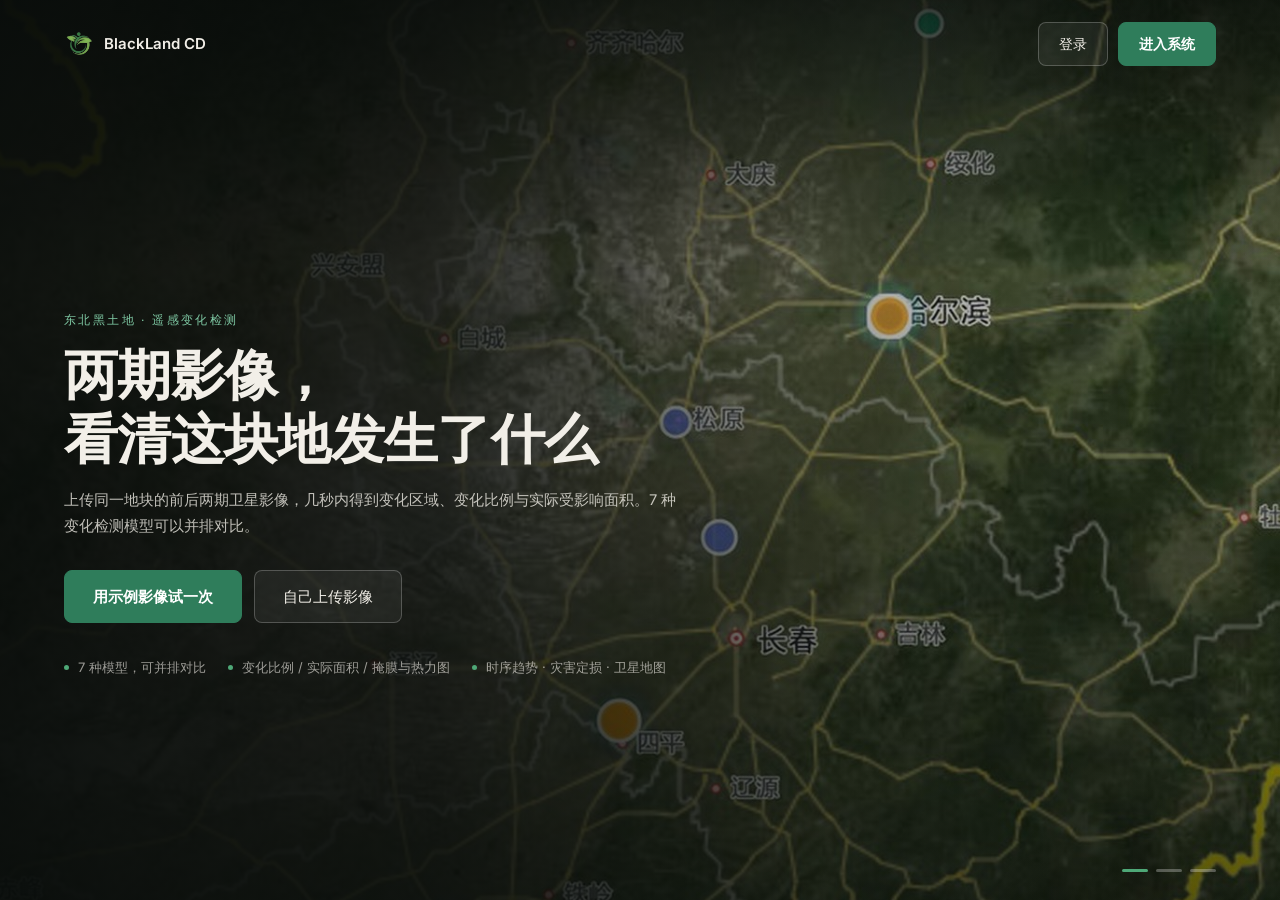
==== frontend/index.html @ b14b7f14 "feat: 新增「前沿资讯」页 —— arXiv 农业遥感论文 + 领域常识 ## 为什么只接 arXiv  国内没有一个农业遥感站点提供稳定的开放接口，这是实测出来的，不是想当然：    caas." ====
<!DOCTYPE html>
<html lang="zh-CN" data-theme="light">
<head>
    <meta charset="UTF-8">
    <meta name="viewport" content="width=device-width, initial-scale=1.0">
    <title>黑土地遥感变化检测系统 - BlackLand CD</title>
    <meta name="description" content="黑土地遥感变化检测智能平台，融合深度学习与GIS技术，为东北黑土地保护提供精准的变化检测与数据分析">
    <meta name="theme-color" content="#2d6a4f">
    <meta property="og:title" content="黑土地遥感变化检测系统 - BlackLand CD">
    <meta property="og:description" content="上传同一地块的前后两期卫星影像，输出变化区域、变化比例与实际受影响面积。7 种变化检测模型 · 多时相趋势 · 灾害定损 · 卫星地图。">
    <meta property="og:type" content="website">
    <meta property="og:site_name" content="BlackLand CD">
    <!-- __OG_BASE__ 由后端在返回 index.html 时替换成当前站点的绝对地址。
         Open Graph 只认绝对 URL，写相对路径微信/QQ/Twitter 一律取不到图；
         而写死域名又等于把服务器地址提交进仓库，所以放到请求时再填。 -->
    <meta property="og:url" content="__OG_BASE__/">
    <meta property="og:image" content="__OG_BASE__/images/og-card.jpg">
    <meta property="og:image:width" content="1200">
    <meta property="og:image:height" content="630">
    <meta name="twitter:card" content="summary_large_image">
    <meta name="twitter:image" content="__OG_BASE__/images/og-card.jpg">

    <script>
      /* 首屏显不显示，必须在第一次绘制之前定下来，否则未登录用户会先闪一下
         应用界面。规则与 landing.js 保持一致：已登录 或 本会话已关过 → 不显示。 */
      (function () {
        try {
          var tok = localStorage.getItem("auth_token");
          var seen = sessionStorage.getItem("landing_dismissed") === "1";
          if (!tok && !seen) document.documentElement.setAttribute("data-landing", "show");
        } catch (e) {
          document.documentElement.setAttribute("data-landing", "show");
        }
      })();
    </script>

    <script>
      /* 尽早把主题写上去。main.js 是 defer 的，要等 DOM 解析完才跑，
         深色用户刷新页面时会先闪一帧白底。这里在读样式表之前就定好。 */
      (function () {
        try {
          var t = localStorage.getItem("app_theme");
          if (t === "dark" || t === "light") {
            document.documentElement.setAttribute("data-theme", t);
          }
        } catch (e) {
          /* 隐私模式 / 禁用存储：保持 HTML 上的默认值 light */
        }
      })();
    </script>

    <!-- JS 库与字体都已自托管到 vendor/，这里只剩高德地图一个外部依赖 -->
    <link rel="dns-prefetch" href="https://webapi.amap.com">
    <link rel="apple-touch-icon" href="images/logo.png">

    <!-- 高德地图：密钥由 js/config.local.js 提供（该文件不入库），缺失时自动降级 -->
    <script src="js/config.local.js"></script>
    <script>
      /* 高德鉴权失败（Key 的域名白名单不含当前域名）时只会在 console 里刷
         "FlyDataAuthTask error: INVALID_USER_DOMAIN"，并在其内部抛异常；
         new AMap.Map() 本身不报错，map 的 complete 事件照样触发，
         画布就这样静默空白 —— 外部拿不到任何可用的 API 信号。
         所以提前挂一个探针，把这条错误记成标志位供 mapViewer 判断，
         好给用户一句人话，而不是一块空白画布。
         探针只读不改：原 console.error 的行为完全保留，自身异常也全部吞掉。 */
      (function () {
        window.__amapAuthFailed = false;
        var orig = console.error;
        console.error = function () {
          try {
            if (!window.__amapAuthFailed) {
              var s = Array.prototype.join.call(arguments, " ");
              if (s.indexOf("INVALID_USER_DOMAIN") >= 0
                  || s.indexOf("FlyDataAuthTask") >= 0) {
                window.__amapAuthFailed = true;
                // 同时派发事件：报错时机比任何定时猜测都准，
                // mapViewer 据此立刻给出提示，不必等超时。
                try { window.dispatchEvent(new Event("amap-auth-failed")); } catch (e) {}
              }
            }
          } catch (e) { /* 探针绝不能影响主流程 */ }
          return orig.apply(console, arguments);
        };
      })();
    </script>
    <script>
      (function () {
        var key = (window.__APP_LOCAL_CONFIG__ && window.__APP_LOCAL_CONFIG__.amapKey) || "";
        if (!key) {
          console.warn("[配置] 未提供高德 Key，地图相关功能不可用。"
            + "请复制 js/config.local.example.js 为 js/config.local.js 并填入 Key。");
          return;
        }
        var s = document.createElement("script");
        s.src = "https://webapi.amap.com/maps?v=2.0&key=" + encodeURIComponent(key);
        s.async = true;
        document.head.appendChild(s);
      })();
    </script>
    <!-- 四个库全部自托管。此前 echarts/geotiff 走 cdn.jsdelivr.net，实测连接被重置
         （net::ERR_CONNECTION_RESET），而全站图表都依赖 echarts，导致看板整页空白。 -->
    <script defer src="vendor/echarts.min.js"></script>
    <script defer src="vendor/jspdf.umd.min.js"></script>
    <script defer src="vendor/html2canvas.min.js"></script>
    <script defer src="vendor/geotiff.js"></script>
    <link rel="stylesheet" href="css/styles.css">
    <link rel="icon" href="images/logo.png" type="image/png">
</head>
<body>
    <a href="#mainApp" class="skip-link">跳到主内容</a>

    <!-- 首屏。只对未登录用户显示，由 landing.js 控制。
         背景是真实运行截图，不是设计图。 -->
    <div id="landingPage" class="landing">
        <div class="landing-slides" id="landingSlides">
            <div class="landing-slide is-active" style="background-image:url('images/landing/slide-1-map.jpg')"></div>
            <div class="landing-slide" style="background-image:url('images/landing/slide-2-dashboard.jpg')"></div>
            <div class="landing-slide" style="background-image:url('images/landing/slide-3-result.jpg')"></div>
        </div>
        <div class="landing-scrim"></div>

        <header class="landing-top">
            <div class="landing-brand">
                <img src="images/logo.png" alt="">
                <span>BlackLand CD</span>
            </div>
            <div class="landing-top-actions">
                <button type="button" class="landing-ghost" id="landingLoginBtn" data-i18n="landing.login">登录</button>
                <button type="button" class="landing-solid" id="landingEnterBtn" data-i18n="landing.enter">进入系统</button>
            </div>
        </header>

        <main class="landing-body">
            <p class="landing-kicker" data-i18n="landing.kicker">东北黑土地 · 遥感变化检测</p>
            <!-- 拆成两行写死断点：中文按字断行会把「发生」拆到两行，很难看 -->
            <h1 class="landing-title">
                <span data-i18n="landing.titleA">两期影像，</span>
                <span data-i18n="landing.titleB">看清这块地发生了什么</span>
            </h1>
            <p class="landing-lede" data-i18n="landing.lede">上传同一地块的前后两期卫星影像，几秒内得到变化区域、变化比例与实际受影响面积。7 种变化检测模型可以并排对比。</p>
            <div class="landing-cta">
                <button type="button" class="landing-solid landing-lg" id="landingSampleBtn" data-i18n="landing.sample">用示例影像试一次</button>
                <button type="button" class="landing-ghost landing-lg" id="landingUploadBtn" data-i18n="landing.upload">自己上传影像</button>
            </div>
            <ul class="landing-points">
                <li data-i18n="landing.point1">7 种模型，可并排对比</li>
                <li data-i18n="landing.point2">变化比例 / 实际面积 / 掩膜与热力图</li>
                <li data-i18n="landing.point3">时序趋势 · 灾害定损 · 卫星地图</li>
            </ul>
        </main>

        <div class="landing-dots" id="landingDots" role="tablist" aria-label="背景切换">
            <button type="button" class="landing-dot is-active" data-slide="0" aria-label="第 1 张"></button>
            <button type="button" class="landing-dot" data-slide="1" aria-label="第 2 张"></button>
            <button type="button" class="landing-dot" data-slide="2" aria-label="第 3 张"></button>
        </div>
    </div>

    <!-- 登录/注册页面 -->
    <div id="authPage" class="auth-container hidden">
        <button class="auth-overlay-close" id="authOverlayClose" title="关闭">&times;</button>
        <div class="auth-card">
            <div class="auth-logo">
                <!-- Logo png -->
                <img src="images/logo.png" alt="BlackLand CD" style="width:80px; height:80px; margin:0 auto 16px; display:block;">
                <h1 data-i18n="auth.title">黑土地遥感变化检测系统</h1>
                <p data-i18n="auth.subtitle">上传两期影像，识别耕地变化位置与面积</p>
            </div>
            <form id="loginForm" class="auth-form" novalidate onsubmit="event.preventDefault()">
                <div class="form-group">
                    <label for="login_user" data-i18n="auth.username">用户名</label>
                    <input type="text" id="login_user" name="username" autocomplete="username" data-i18n="auth.usernamePlaceholder" placeholder="请输入用户名">
                </div>
                <div class="form-group">
                    <label for="login_pwd" data-i18n="auth.password">密码</label>
                    <input type="password" id="login_pwd" name="password" autocomplete="current-password" data-i18n="auth.passwordPlaceholder" placeholder="请输入密码">
                </div>
                <div class="form-group captcha-group">
                    <label data-i18n="auth.captcha">验证码</label>
                    <div class="captcha-row">
                        <img id="loginCaptchaImg" class="captcha-img" src="data:image/svg+xml,%3Csvg xmlns='http://www.w3.org/2000/svg' width='120' height='44'%3E%3Crect fill='%23f0f0f0' width='120' height='44' rx='4'/%3E%3Ctext x='60' y='26' text-anchor='middle' fill='%23999' font-size='13'%3E点击加载%3C/text%3E%3C/svg%3E" alt="验证码" title="点击刷新验证码">
                        <input type="text" id="login_captcha" class="captcha-input" autocomplete="off" maxlength="4" placeholder="请输入验证码">
                        <button type="button" id="refreshLoginCaptcha" class="captcha-refresh" title="刷新验证码">
                            <svg width="16" height="16" viewBox="0 0 24 24" fill="none" stroke="currentColor" stroke-width="2"><polyline points="1 4 1 10 7 10"/><path d="M3.51 15a9 9 0 1 0 2.13-9.36L1 10"/></svg>
                        </button>
                    </div>
                </div>
                <button type="submit" class="btn-primary" id="loginBtn" data-i18n="auth.login">登录系统</button>
                <button type="button" class="btn-secondary" id="goRegister" data-i18n="auth.goRegister">没有账号？去注册</button>
                <div class="auth-divider hidden" id="oauthDivider"><span data-i18n="auth.oauthDivider">或</span></div>
                <button type="button" class="btn-secondary btn-github hidden" id="githubLoginBtn">
                    <svg width="16" height="16" viewBox="0 0 16 16" fill="currentColor" aria-hidden="true"><path d="M8 0C3.58 0 0 3.58 0 8c0 3.54 2.29 6.53 5.47 7.59.4.07.55-.17.55-.38 0-.19-.01-.82-.01-1.49-2.01.37-2.53-.49-2.69-.94-.09-.23-.48-.94-.82-1.13-.28-.15-.68-.52-.01-.53.63-.01 1.08.58 1.23.82.72 1.21 1.87.87 2.33.66.07-.52.28-.87.51-1.07-1.78-.2-3.64-.89-3.64-3.95 0-.87.31-1.59.82-2.15-.08-.2-.36-1.02.08-2.12 0 0 .67-.21 2.2.82.64-.18 1.32-.27 2-.27s1.36.09 2 .27c1.53-1.04 2.2-.82 2.2-.82.44 1.1.16 1.92.08 2.12.51.56.82 1.27.82 2.15 0 3.07-1.87 3.75-3.65 3.95.29.25.54.73.54 1.48 0 1.07-.01 1.93-.01 2.2 0 .21.15.46.55.38A8.01 8.01 0 0 0 16 8c0-4.42-3.58-8-8-8z"/></svg>
                    <span data-i18n="auth.githubLogin">使用 GitHub 登录</span>
                </button>
            </form>
            <form id="registerForm" class="auth-form hidden" novalidate onsubmit="event.preventDefault()">
                <div class="form-group">
                    <label for="reg_user" data-i18n="auth.username">用户名</label>
                    <input type="text" id="reg_user" name="username" autocomplete="username" data-i18n="auth.setUsername" placeholder="设置用户名">
                </div>
                <div class="form-group">
                    <label for="reg_pwd" data-i18n="auth.password">密码</label>
                    <input type="password" id="reg_pwd" name="new-password" autocomplete="new-password" data-i18n="auth.passwordPlaceholder" placeholder="密码≥8位，含字母+数字">
                </div>
                <div class="form-group captcha-group">
                    <label data-i18n="auth.captcha">验证码</label>
                    <div class="captcha-row">
                        <img id="captchaImg" class="captcha-img" src="data:image/svg+xml,%3Csvg xmlns='http://www.w3.org/2000/svg' width='120' height='44'%3E%3Crect fill='%23f0f0f0' width='120' height='44' rx='4'/%3E%3Ctext x='60' y='26' text-anchor='middle' fill='%23999' font-size='13'%3E点击加载%3C/text%3E%3C/svg%3E" alt="验证码" title="点击刷新验证码">
                        <input type="text" id="reg_captcha" class="captcha-input" autocomplete="off" maxlength="4" placeholder="请输入验证码">
                        <button type="button" id="refreshCaptcha" class="captcha-refresh" title="刷新验证码">
                            <svg width="16" height="16" viewBox="0 0 24 24" fill="none" stroke="currentColor" stroke-width="2"><polyline points="1 4 1 10 7 10"/><path d="M3.51 15a9 9 0 1 0 2.13-9.36L1 10"/></svg>
                        </button>
                    </div>
                </div>
                <button type="submit" class="btn-primary" id="registerBtn" data-i18n="auth.register">注册账号</button>
                <button type="button" class="btn-secondary" id="goLogin" data-i18n="auth.goLogin">已有账号？去登录</button>
            </form>
        </div>
    </div>

    <!-- 主系统页面 -->
    <div id="mainApp" class="app-container">
        <aside class="sidebar">
            <div class="sidebar-header">
                <div class="sidebar-logo">
                    <!-- 侧边栏 Logo -->
                    <div class="logo-icon">
                         <img src="images/logo.png" alt="logo" style="width:100%; height:100%; object-fit:contain;">
                    </div>
                    <div><h2>BlackLand CD</h2></div>
                </div>
            </div>
            <nav class="sidebar-nav">
                <!-- 地块信息配置 -->
                <button class="nav-item" data-page="land">
                    <svg class="nav-icon-svg" width="20" height="20" viewBox="0 0 24 24" fill="none" stroke="currentColor" stroke-width="2" aria-hidden="true"><circle cx="12" cy="10" r="3"/><path d="M12 2C7.58 2 4 6.48 4 12c0 5.52 7 10 8 10s8-4.48 8-10c0-5.52-3.58-10-8-10z"/></svg>
                    <span data-i18n="nav.land">地块信息配置</span>
                    <span class="lock-icon">🔒</span>
                </button>
                <!-- 系统概览：进系统后的默认页，游客也能进（不是功能页，是首页） -->
                <button class="nav-item active" data-page="overview">
                    <svg class="nav-icon-svg" width="20" height="20" viewBox="0 0 24 24" fill="none" stroke="currentColor" stroke-width="2" aria-hidden="true"><rect x="3" y="3" width="7" height="7" rx="1.5"/><rect x="14" y="3" width="7" height="7" rx="1.5"/><rect x="3" y="14" width="7" height="7" rx="1.5"/><rect x="14" y="14" width="7" height="7" rx="1.5"/></svg>
                    <span data-i18n="nav.overview">系统概览</span>
                </button>
                <!-- 单张检测 -->
                <button class="nav-item" data-page="single">
                    <svg class="nav-icon-svg" width="20" height="20" viewBox="0 0 24 24" fill="none" stroke="currentColor" stroke-width="2" aria-hidden="true"><rect x="3" y="3" width="18" height="18" rx="2"/><circle cx="8.5" cy="8.5" r="1.5"/><path d="M21 15l-5-5L5 21"/></svg>
                    <span data-i18n="nav.single">单张变化检测</span>
                </button>
                <!-- 批量检测 -->
                <button class="nav-item" data-page="batch">
                    <svg class="nav-icon-svg" width="20" height="20" viewBox="0 0 24 24" fill="none" stroke="currentColor" stroke-width="2" aria-hidden="true"><path d="M22 19a2 2 0 0 1-2 2H4a2 2 0 0 1-2-2V5a2 2 0 0 1 2-2h5l2 3h9a2 2 0 0 1 2 2z"/></svg>
                    <span data-i18n="nav.batch">批量变化检测</span>
                    <span class="lock-icon">🔒</span>
                </button>
                <!-- 检测历史 -->
                <button class="nav-item" data-page="history">
                    <svg class="nav-icon-svg" width="20" height="20" viewBox="0 0 24 24" fill="none" stroke="currentColor" stroke-width="2" aria-hidden="true"><circle cx="12" cy="12" r="10"/><polyline points="12 6 12 12 16 14"/></svg>
                    <span data-i18n="nav.history">检测历史</span>
                    <span class="lock-icon">🔒</span>
                </button>
                <!-- 数据大屏 -->
                <button class="nav-item" data-page="dashboard">
                    <svg class="nav-icon-svg" width="20" height="20" viewBox="0 0 24 24" fill="none" stroke="currentColor" stroke-width="2" aria-hidden="true"><rect x="2" y="3" width="20" height="14" rx="2"/><line x1="8" y1="21" x2="16" y2="21"/><line x1="12" y1="17" x2="12" y2="21"/></svg>
                    <span data-i18n="nav.dashboard">数据大屏</span>
                    <span class="lock-icon">🔒</span>
                </button>
                <!-- 时序分析 -->
                <button class="nav-item" data-page="timeline">
                    <svg class="nav-icon-svg" width="20" height="20" viewBox="0 0 24 24" fill="none" stroke="currentColor" stroke-width="2" aria-hidden="true"><polyline points="22 12 18 12 15 21 9 3 6 12 2 12"/></svg>
                    <span data-i18n="nav.timeline">时序分析</span>
                    <span class="lock-icon">🔒</span>
                </button>
                <!-- 系统状态 -->
                <button class="nav-item" data-page="status">
                    <svg class="nav-icon-svg" width="20" height="20" viewBox="0 0 24 24" fill="none" stroke="currentColor" stroke-width="2" aria-hidden="true"><circle cx="12" cy="12" r="10"/><line x1="12" y1="16" x2="12" y2="12"/><line x1="12" y1="8" x2="12.01" y2="8"/></svg>
                    <span data-i18n="nav.status">系统状态</span>
                    <span class="lock-icon">🔒</span>
                </button>
                <!-- 结果对比 -->
                <button class="nav-item" data-page="compare">
                    <svg class="nav-icon-svg" width="20" height="20" viewBox="0 0 24 24" fill="none" stroke="currentColor" stroke-width="2" aria-hidden="true"><rect x="3" y="3" width="18" height="18" rx="2"/><line x1="3" y1="9" x2="21" y2="9"/><line x1="9" y1="21" x2="9" y2="9"/></svg>
                    <span data-i18n="nav.compare">结果对比</span>
                    <span class="lock-icon">🔒</span>
                </button>
                <!-- 模型评估 -->
                <button class="nav-item" data-page="evaluate">
                    <svg class="nav-icon-svg" width="20" height="20" viewBox="0 0 24 24" fill="none" stroke="currentColor" stroke-width="2" aria-hidden="true"><path d="M22 12h-4l-3 9L9 3l-3 9H2"/></svg>
                    <span data-i18n="nav.evaluate">模型评估</span>
                    <span class="lock-icon">🔒</span>
                </button>
                <!-- 灾害定损 -->
                <button class="nav-item" data-page="disaster">
                    <svg class="nav-icon-svg" width="20" height="20" viewBox="0 0 24 24" fill="none" stroke="currentColor" stroke-width="2" aria-hidden="true"><path d="M12 2v4"/><path d="M12 18v4"/><path d="M4.9 4.9l2.8 2.8"/><path d="M16.3 16.3l2.8 2.8"/><path d="M2 12h4"/><path d="M18 12h4"/><path d="M4.9 19.1l2.8-2.8"/><path d="M16.3 7.7l2.8-2.8"/><circle cx="12" cy="12" r="3"/></svg>
                    <span data-i18n="nav.disaster">灾害定损</span>
                    <span class="lock-icon">🔒</span>
                </button>
                <!-- AI Agent 浏览器操控 -->
                <button class="nav-item" data-page="agent">
                    <svg class="nav-icon-svg" width="20" height="20" viewBox="0 0 24 24" fill="none" stroke="currentColor" stroke-width="2" aria-hidden="true"><rect x="2" y="2" width="20" height="20" rx="4"/><circle cx="9" cy="9" r="2"/><circle cx="15" cy="9" r="2"/><path d="M9 15c.83.67 1.83 1 3 1s2.17-.33 3-1"/><line x1="12" y1="13" x2="12" y2="17"/><circle cx="12" cy="17" r="0.5" fill="currentColor"/></svg>
                    <span data-i18n="nav.agent">AI Agent</span>
                    <span class="lock-icon">🔒</span>
                </button>
                <!-- 检测地图 -->
                <button class="nav-item" data-page="mapviewer">
                    <svg class="nav-icon-svg" width="20" height="20" viewBox="0 0 24 24" fill="none" stroke="currentColor" stroke-width="2" aria-hidden="true"><circle cx="12" cy="12" r="4"/><path d="M12 2C7.58 2 4 6.48 4 12c0 5.52 7 10 8 10s8-4.48 8-10c0-5.52-3.58-10-8-10z"/></svg>
                    <span data-i18n="nav.mapviewer">检测地图</span>
                    <span class="lock-icon">🔒</span>
                </button>
                <!-- 用户管理（仅管理员可见） -->
                <button class="nav-item admin-only hidden" data-page="usermgr">
                    <svg class="nav-icon-svg" width="20" height="20" viewBox="0 0 24 24" fill="none" stroke="currentColor" stroke-width="2" aria-hidden="true"><path d="M17 21v-2a4 4 0 0 0-4-4H5a4 4 0 0 0-4 4v2"/><circle cx="9" cy="7" r="4"/><path d="M23 21v-2a4 4 0 0 0-3-3.87M16 3.13a4 4 0 0 1 0 7.75"/></svg>
                    <span data-i18n="nav.usermgr">用户管理</span>
                    <span class="lock-icon">🔒</span>
                </button>
                <!-- 个人中心 -->
                <button class="nav-item" data-page="profile">
                    <svg class="nav-icon-svg" width="20" height="20" viewBox="0 0 24 24" fill="none" stroke="currentColor" stroke-width="2" aria-hidden="true"><path d="M20 21v-2a4 4 0 0 0-4-4H8a4 4 0 0 0-4 4v2"/><circle cx="12" cy="7" r="4"/></svg>
                    <span data-i18n="nav.profile">个人中心</span>
                    <span class="lock-icon">🔒</span>
                </button>
                <!-- 前沿资讯 -->
                <button class="nav-item" data-page="insights">
                    <svg class="nav-icon-svg" width="20" height="20" viewBox="0 0 24 24" fill="none" stroke="currentColor" stroke-width="2" aria-hidden="true"><path d="M4 19.5A2.5 2.5 0 0 1 6.5 17H20"/><path d="M6.5 2H20v20H6.5A2.5 2.5 0 0 1 4 19.5v-15A2.5 2.5 0 0 1 6.5 2z"/><line x1="8" y1="7" x2="16" y2="7"/><line x1="8" y1="11" x2="14" y2="11"/></svg>
                    <span data-i18n="nav.insights">前沿资讯</span>
                    <span class="lock-icon">🔒</span>
                </button>
                <!-- 关于系统 -->
                <button class="nav-item" data-page="about">
                    <svg class="nav-icon-svg" width="20" height="20" viewBox="0 0 24 24" fill="none" stroke="currentColor" stroke-width="2" aria-hidden="true"><circle cx="12" cy="12" r="10"/><line x1="12" y1="16" x2="12" y2="12"/><line x1="12" y1="8" x2="12.01" y2="8"/></svg>
                    <span data-i18n="nav.about">关于系统</span>
                    <span class="lock-icon">🔒</span>
                </button>
            </nav>
            <div class="sidebar-footer">
                <!-- 游客状态栏 -->
                <div id="guestBar" class="sidebar-guest-bar">
                    <div class="guest-status-row">
                        <span class="guest-dot"></span>
                        <span data-i18n="guest.notLoggedIn">未登录</span>
                    </div>
                    <div class="guest-quota-row" id="guestQuotaRow">
                        剩余 <strong id="guestQuota">3</strong> 次免费检测
                    </div>
                    <button class="btn-primary btn-sm" id="guestLoginBtn" data-i18n="guest.login">登录</button>
                    <button class="btn-outline btn-sm" id="guestRegisterBtn" data-i18n="guest.register">注册</button>
                </div>
                <!-- 已登录用户栏 -->
                <div id="userBar">
                    <div class="user-info">
                        <div class="user-avatar" id="userAvatar">U</div>
                        <div class="user-details">
                            <h4 id="showUser">用户</h4>
                            <p data-i18n="auth.loggedIn">已登录</p>
                            <p id="userRole" style="font-size: 13px;">角色：普通用户</p>
                        </div>
                    </div>
                    <button class="btn-danger" id="logoutBtn" data-i18n="auth.logout" aria-label="退出登录">退出登录</button>
                </div>
                <button class="btn-theme-toggle" id="toggleThemeBtn" aria-label="切换深色/亮色模式" aria-pressed="false">
                    <svg width="16" height="16" viewBox="0 0 24 24" fill="none" stroke="currentColor" stroke-width="2" style="vertical-align: middle; margin-right: 4px;"><circle cx="12" cy="12" r="5"/><line x1="12" y1="1" x2="12" y2="3"/><line x1="12" y1="21" x2="12" y2="23"/><line x1="4.22" y1="4.22" x2="5.64" y2="5.64"/><line x1="18.36" y1="18.36" x2="19.78" y2="19.78"/><line x1="1" y1="12" x2="3" y2="12"/><line x1="21" y1="12" x2="23" y2="12"/><line x1="4.22" y1="19.78" x2="5.64" y2="18.36"/><line x1="18.36" y1="5.64" x2="19.78" y2="4.22"/></svg>
                    暗色模式
                </button>
                <button class="btn-theme-toggle" id="langSwitchBtn" style="font-weight:600;" data-i18n="system.langSwitch" aria-label="切换语言">中/EN</button>
            </div>
        </aside>

        <div class="sidebar-backdrop" id="sidebarBackdrop"></div>

        <main class="main-content">
            <button class="mobile-menu-toggle" id="mobileMenuToggle" aria-label="Toggle menu">
                <span class="hamburger-line"></span>
                <span class="hamburger-line"></span>
                <span class="hamburger-line"></span>
            </button>
            <!-- ========== 地块信息配置页面（左右布局） ========== -->
            <div id="page-land" class="page-content">
                <div class="page-header">
                    <div>
                        <h1 data-i18n="land.title">精准地块信息配置</h1>
                        <p data-i18n="land.subtitle">地块档案，供检测关联</p>
                    </div>
                    <button class="btn-primary" id="saveLandInfo" style="width: auto; padding: 10px 24px;">
                        <svg width="16" height="16" viewBox="0 0 24 24" fill="none" stroke="currentColor" stroke-width="2" style="vertical-align: middle; margin-right: 4px;"><path d="M19 21H5a2 2 0 0 1-2-2V5a2 2 0 0 1 2-2h11l5 5v11a2 2 0 0 1-2 2z"/><polyline points="17 21 17 13 7 13 7 21"/><polyline points="7 3 7 8 15 8"/></svg>
                        <span data-i18n="land.saveInfo">保存配置</span>
                    </button>
                </div>

                <div class="land-layout">
                    <div class="land-map-area">
                        <div class="card" style="padding: 16px; height: 100%; display: flex; flex-direction: column;">
                            <div class="land-gps-row" style="display: flex; justify-content: space-between; align-items: center; margin-bottom: 10px;">
                                <label class="form-label" style="margin: 0;" data-i18n="land.gpsLabel">GPS地理定位</label>
                                <div class="land-gps-buttons" style="display: flex; gap: 8px;">
                                    <button type="button" id="getGPSBtn" class="btn-primary" style="width: auto; padding: 8px 16px; font-size: 13px;">
                                        <svg width="14" height="14" viewBox="0 0 24 24" fill="none" stroke="currentColor" stroke-width="2" style="vertical-align: middle; margin-right: 4px;"><circle cx="12" cy="10" r="3"/><path d="M12 2C7.58 2 4 6.48 4 12c0 5.52 7 10 8 10s8-4.48 8-10c0-5.52-3.58-10-8-10z"/></svg>
                                        <span data-i18n="land.getGPS">获取当前位置</span>
                                    </button>
                                    <button type="button" id="drawAreaBtn" class="btn-primary" style="width: auto; padding: 8px 16px; font-size: 13px;">
                                        <svg width="14" height="14" viewBox="0 0 24 24" fill="none" stroke="currentColor" stroke-width="2" style="vertical-align: middle; margin-right: 4px;"><polygon points="1 6 1 22 8 18 16 22 23 18 23 2 16 6 8 2 1 6"/><line x1="8" y1="2" x2="8" y2="18"/><line x1="16" y1="6" x2="16" y2="22"/></svg>
                                        <span data-i18n="land.drawArea">绘制地块</span>
                                    </button>
                                    <button type="button" id="clearDrawBtn" class="btn-gray" style="width: auto; padding: 8px 16px; font-size: 13px; display: none;" data-i18n="common.reset">清除</button>
                                </div>
                            </div>
                            <div style="display:flex; justify-content:space-between; align-items:center; gap:12px; margin-bottom:8px;">
                                <div id="gpsStatus" style="font-size: 13px; color: var(--text-secondary);"><span data-i18n="land.gpsHint">获取当前位置，或手动绘制地块范围</span></div>
                                <div class="map-base-toggle" role="group" aria-label="底图类型" data-i18n-aria="map.baseGroup" style="flex-shrink:0;">
                                    <button type="button" class="map-base-btn" id="landBaseStdBtn" data-mode="standard" aria-pressed="false" data-i18n="map.baseStandard">标准</button>
                                    <button type="button" class="map-base-btn" id="landBaseSatBtn" data-mode="satellite" aria-pressed="true" data-i18n="map.baseSatellite">卫星</button>
                                </div>
                            </div>
                            <div id="mapContainer" style="flex: 1; width: 100%; min-height: 400px; border-radius: var(--radius-md); border: 1px solid var(--border);"></div>
                        </div>
                    </div>

                    <div class="land-form-area">
                        <div class="card" style="display: flex; flex-direction: column; gap: 16px;">
                            <div style="display: grid; grid-template-columns: 1fr 1fr; gap: 16px;">
                                <div class="form-group"><label class="form-label" data-i18n="land.t1Time" for="t1_time">T1影像拍摄时间</label><input type="month" id="t1_time" value="2021-05" class="form-control"></div>
                                <div class="form-group"><label class="form-label" data-i18n="land.t2Time" for="t2_time">T2影像拍摄时间</label><input type="month" id="t2_time" value="2022-05" class="form-control"></div>
                                <div class="form-group">
                                    <label class="form-label" data-i18n="land.province" for="province">所在省份</label>
                                    <select id="province" class="form-control">
                                        <option value="黑龙江省" selected>黑龙江省</option>
                                        <option value="吉林省">吉林省</option>
                                        <option value="辽宁省">辽宁省</option>
                                        <option value="内蒙古自治区">内蒙古自治区</option>
                                    </select>
                                </div>
                                <div class="form-group"><label class="form-label" data-i18n="land.city" for="city">所在市县</label><input type="text" id="city" value="齐齐哈尔市" class="form-control"></div>
                                <div class="form-group"><label class="form-label" data-i18n="land.latLng" for="lat_lng">地块经纬度范围</label><input type="text" id="lat_lng" class="form-control"></div>
                                <div class="form-group"><label class="form-label" data-i18n="land.area" for="area">地块总面积（亩）</label><input type="number" id="area" class="form-control"></div>
                                <div class="form-group">
                                    <label class="form-label" data-i18n="land.landType" for="land_type">耕地类型</label>
                                    <select id="land_type" class="form-control">
                                        <option value="黑土核心区旱田" selected>黑土核心区旱田</option>
                                        <option value="水田">水田</option>
                                        <option value="旱改水地块">旱改水地块</option>
                                        <option value="坡耕地">坡耕地</option>
                                        <option value="风沙地">风沙地</option>
                                    </select>
                                </div>
                                <div class="form-group">
                                    <label class="form-label" data-i18n="land.cropType" for="crop_type">主要种植作物</label>
                                    <select id="crop_type" class="form-control">
                                        <option value="玉米-大豆轮作" selected>玉米-大豆轮作</option>
                                        <option value="水稻">水稻</option>
                                        <option value="玉米连作">玉米连作</option>
                                        <option value="大豆连作">大豆连作</option>
                                        <option value="杂粮作物">杂粮作物</option>
                                    </select>
                                </div>
                                <div class="form-group">
                                    <label class="form-label" data-i18n="land.dataSource" for="data_source">影像数据源</label>
                                    <select id="data_source" class="form-control">
                                        <option value="无人机航拍光学影像" selected>无人机航拍光学影像</option>
                                        <option value="高分二号卫星影像">高分二号卫星影像</option>
                                        <option value="哨兵二号卫星影像">哨兵二号卫星影像</option>
                                        <option value="其他卫星光学影像">其他卫星光学影像</option>
                                    </select>
                                </div>
                                <div class="form-group">
                                    <label class="form-label" data-i18n="land.changeType" for="change_type_define">核心变化类型</label>
                                    <select id="change_type_define" class="form-control">
                                        <option value="水蚀沟壑发育">水蚀沟壑发育</option>
                                        <option value="风蚀沙化">风蚀沙化</option>
                                        <option value="耕地撂荒">耕地撂荒</option>
                                        <option value="耕地非农化（建房/建厂）">耕地非农化</option>
                                        <option value="耕地非粮化（种树/挖塘）">耕地非粮化</option>
                                        <option value="黑土层变薄退化" selected data-i18n="land.defaultChangeType">黑土层变薄退化</option>
                                    </select>
                                </div>
                            </div>
                        </div>
                    </div>
                </div>
            </div>

            <!-- ========== 系统概览 ========== -->
            <div id="page-overview" class="page-content active">
                <section class="ov-hero">
                    <div class="ov-hero-text">
                        <p class="ov-kicker" data-i18n="overview.kicker">东北黑土地 · 遥感变化检测</p>
                        <!-- 与首屏同一句话，复用同一组键，断点也由两个 span 定 -->
                        <h1 class="ov-title">
                            <span data-i18n="landing.titleA">两期影像，</span>
                            <span data-i18n="landing.titleB">看清这块地发生了什么</span>
                        </h1>
                        <p class="ov-lede" data-i18n="overview.lede">上传同一地块的前后两期卫星影像，几秒内得到变化区域、变化比例与实际受影响面积。再往下是多模型对比、时序趋势、灾害定损与卫星地图。</p>
                        <div class="ov-actions">
                            <button type="button" class="ov-btn ov-btn-primary" id="ovStartBtn" data-i18n="overview.start">开始一次检测</button>
                            <button type="button" class="ov-btn" id="ovSampleBtn" data-i18n="overview.sample">用示例影像试一次</button>
                        </div>
                    </div>
                    <figure class="ov-figure">
                        <img src="images/overview-evidence.jpg" loading="lazy" decoding="async"
                             alt="一次检测的完整输出：前时相、后时相、变化掩膜、变化置信度、叠加图">
                    </figure>
                </section>

                <section class="ov-stats" aria-label="系统规模">
                    <div class="ov-stat"><b id="ovStatModels">—</b><span data-i18n="overview.statModels">可用检测模型</span></div>
                    <div class="ov-stat"><b id="ovStatDetections">—</b><span data-i18n="overview.statDetections">累计检测</span></div>
                    <div class="ov-stat"><b id="ovStatRegions">—</b><span data-i18n="overview.statRegions">覆盖地区</span></div>
                    <div class="ov-stat"><b id="ovStatPlots">—</b><span data-i18n="overview.statPlots">在册地块</span></div>
                </section>

                <section class="ov-caps">
                    <h2 class="ov-caps-title" data-i18n="overview.capsTitle">系统能做什么</h2>
                    <div class="ov-cap-grid">
                        <button type="button" class="ov-cap" data-go="single">
                            <svg width="22" height="22" viewBox="0 0 24 24" fill="none" stroke="currentColor" stroke-width="1.8" aria-hidden="true"><rect x="3" y="3" width="18" height="18" rx="2"/><circle cx="8.5" cy="8.5" r="1.5"/><path d="M21 15l-5-5L5 21"/></svg>
                            <h3 data-i18n="overview.capSingleT">单张检测</h3>
                            <p data-i18n="overview.capSingleD">上传同一地块的前后两期影像，输出变化比例、实际面积、掩膜与热力图。</p>
                        </button>
                        <button type="button" class="ov-cap" data-go="compare">
                            <svg width="22" height="22" viewBox="0 0 24 24" fill="none" stroke="currentColor" stroke-width="1.8" aria-hidden="true"><rect x="3" y="3" width="7" height="18" rx="2"/><rect x="14" y="3" width="7" height="18" rx="2"/></svg>
                            <h3 data-i18n="overview.capCompareT">多模型对比</h3>
                            <p data-i18n="overview.capCompareD">同一次输入换不同模型，或两条记录并排，指标差异一眼可见。</p>
                        </button>
                        <button type="button" class="ov-cap" data-go="timeline">
                            <svg width="22" height="22" viewBox="0 0 24 24" fill="none" stroke="currentColor" stroke-width="1.8" aria-hidden="true"><path d="M3 17l5-6 4 4 3-5 6 7"/><path d="M3 21h18"/></svg>
                            <h3 data-i18n="overview.capTimelineT">时序分析</h3>
                            <p data-i18n="overview.capTimelineD">同一地块的多期序列，拟合变化速率并标出突变点。</p>
                        </button>
                        <button type="button" class="ov-cap" data-go="disaster">
                            <svg width="22" height="22" viewBox="0 0 24 24" fill="none" stroke="currentColor" stroke-width="1.8" aria-hidden="true"><circle cx="12" cy="12" r="4"/><path d="M12 2v3M12 19v3M2 12h3M19 12h3M4.9 4.9l2.1 2.1M17 17l2.1 2.1M19.1 4.9L17 7M7 17l-2.1 2.1"/></svg>
                            <h3 data-i18n="overview.capDisasterT">灾害定损</h3>
                            <p data-i18n="overview.capDisasterD">按受灾分级估算面积与经济损失，并对比人工查勘成本。</p>
                        </button>
                        <button type="button" class="ov-cap" data-go="mapviewer">
                            <svg width="22" height="22" viewBox="0 0 24 24" fill="none" stroke="currentColor" stroke-width="1.8" aria-hidden="true"><circle cx="12" cy="10" r="3"/><path d="M12 2C7.58 2 4 6.48 4 12c0 5.52 7 10 8 10s8-4.48 8-10c0-5.52-3.58-10-8-10z"/></svg>
                            <h3 data-i18n="overview.capMapT">检测地图</h3>
                            <p data-i18n="overview.capMapD">卫星底图上按变化比例分级着色，一眼看出变化集中在哪。</p>
                        </button>
                        <button type="button" class="ov-cap" data-go="agent">
                            <svg width="22" height="22" viewBox="0 0 24 24" fill="none" stroke="currentColor" stroke-width="1.8" aria-hidden="true"><rect x="3" y="8" width="18" height="12" rx="3"/><circle cx="9" cy="14" r="1.3"/><circle cx="15" cy="14" r="1.3"/><path d="M12 8V4"/><circle cx="12" cy="3" r="1"/></svg>
                            <h3 data-i18n="overview.capAgentT">AI Agent</h3>
                            <p data-i18n="overview.capAgentD">用一句话描述任务，智能体自行调用后端工具完成检测并解读。</p>
                        </button>
                    </div>
                </section>
            </div>

            <!-- ========== 单张检测 ========== -->
            <div id="page-single" class="page-content">
                <div class="page-header">
                    <div>
                        <h1 data-i18n="detect.title">单张变化检测</h1>
                        <p data-i18n="detect.subtitle">上传前后时相影像，做变化检测与分析</p>
                    </div>
                </div>

                <div class="detect-layout">
                    <div class="detect-config">
                        <div class="card">
                            <div class="card-header">
                                <h3 class="card-title">
                                    <svg width="20" height="20" viewBox="0 0 24 24" fill="none" stroke="currentColor" stroke-width="2" style="vertical-align: middle; margin-right: 6px;"><circle cx="12" cy="12" r="3"/><path d="M12 1v2M12 21v2M4.22 4.22l1.42 1.42M18.36 18.36l1.42 1.42M1 12h2M21 12h2M4.22 19.78l1.42-1.42M18.36 5.64l1.42-1.42"/></svg>
                                    <span data-i18n="detect.config">检测配置</span>
                                </h3>
                            </div>
                            <div class="config-row">
                                <div class="form-group" style="flex:2;">
                                    <label class="form-label" data-i18n="plot.selectPlot" for="detectPlotSelect">选择地块</label>
                                    <div style="display: flex; gap: 8px; align-items: center;">
                                        <select id="detectPlotSelect" class="form-control" style="flex:1;">
                                            <option value="">-- 手动填写 --</option>
                                        </select>
                                        <button type="button" id="managePlotBtn" class="btn-gray" style="width: auto; padding: 8px 12px; font-size: 13px; white-space: nowrap;" data-i18n="plot.managePlots">管理地块</button>
                                    </div>
                                </div>
                            </div>
                            <div class="config-row">
                                <div class="form-group" style="flex:2;">
                                    <label class="form-label" data-i18n="detect.selectModel" for="model_type">选择检测模型</label>
                                    <!-- 选项由 js/models.js 统一渲染。此处原先有一份手抄清单，
                                         与另外 5 份的模型展示名已经漂开（BIT 三种写法、DIFF 四种） -->
                                    <select id="model_type" class="form-control"></select>
                                </div>
                                <div class="form-group" style="flex:1;">
                                    <label class="form-label" data-i18n="detect.threshold" for="threshold">置信度阈值</label>
                                    <div style="display: flex; align-items: center; gap: 8px;">
                                        <input type="number" id="threshold" value="0.5" min="0.1" max="0.99" step="0.01" class="form-control" style="flex:1;">
                                        <button type="button" id="autoThresholdBtn" class="btn-gray" style="width: auto; padding: 8px 16px; font-size: 13px; white-space: nowrap;" data-i18n="detect.autoThreshold">自动</button>
                                    </div>
                                </div>
                            </div>

                            <!-- 模型对比复选框 -->
                            <div class="model-compare-checkboxes" id="modelCompareCheckboxes" style="display: flex; gap: 16px; flex-wrap: wrap; margin-bottom: 16px; padding: 12px; background: var(--bg-card-hover); border-radius: var(--radius-md); border: 1px solid var(--border);">
                                <span style="font-size:13px; color: var(--text-secondary); display: flex; align-items: center; gap: 8px;">
                                    <svg width="16" height="16" viewBox="0 0 24 24" fill="none" stroke="currentColor" stroke-width="2"><circle cx="12" cy="12" r="10"/><line x1="12" y1="16" x2="12" y2="12"/><line x1="12" y1="8" x2="12.01" y2="8"/></svg>
                                    <span data-i18n="modelCompare.selectHint">勾选 2 个以上模型可进行对比</span>
                                </span>
                                <!-- 复选框由 js/models.js 渲染；标签文案走 locale 的
                                     modelCompare.aiModel / modelCompare.basicMethod
                                     （原先这里硬编码「基准方法」，与 locale 的「基础方法」各写各的） -->
                            </div>

                            <div class="form-group">
                                <label class="form-label" data-i18n="detect.t1Label">T1 时相影像（前时相）</label>
                                <div class="upload-zone" id="upload1">
                                    <div class="upload-placeholder">
                                        <div class="upload-icon-big">
                                            <svg width="36" height="36" viewBox="0 0 24 24" fill="none" stroke="currentColor" stroke-width="2"><path d="M21 15v4a2 2 0 0 1-2 2H5a2 2 0 0 1-2-2v-4"/><polyline points="17 8 12 3 7 8"/><line x1="12" y1="3" x2="12" y2="15"/></svg>
                                        </div>
                                        <div class="upload-text" data-i18n="detect.placeholder">点击或拖拽上传 T1 影像</div>
                                        <div class="upload-hint" data-i18n="upload.hint">支持 JPG、PNG、TIFF，最大 10MB</div>
                                    </div>
                                    <img id="img1" class="upload-preview hidden" loading="lazy" decoding="async" alt="T1 时相影像预览" />
                                    <div id="f1name" class="file-name hidden"></div>
                                    <input type="file" id="file1" accept="image/*" hidden data-i18n-aria="detect.t1Label">
                                </div>
                            </div>

                            <div style="display:flex;gap:8px;justify-content:center;margin-bottom:4px;">
                                <button type="button" id="swapPairBtn" class="btn-gray" style="padding:6px 14px;font-size:12px;" title="交换 T1/T2">🔄 交换前后时相</button>
                                <button type="button" id="susycdQuickBtn" class="btn-gray" style="padding:6px 14px;font-size:12px;" title="从 SYSU-CD 数据集快速配对">📂 SYSU-CD 快速配对</button>
                            </div>

                            <div class="form-group">
                                <label class="form-label" data-i18n="detect.t2Label">T2 时相影像（后时相）</label>
                                <div class="upload-zone" id="upload2">
                                    <div class="upload-placeholder">
                                        <div class="upload-icon-big">
                                            <svg width="36" height="36" viewBox="0 0 24 24" fill="none" stroke="currentColor" stroke-width="2"><path d="M21 15v4a2 2 0 0 1-2 2H5a2 2 0 0 1-2-2v-4"/><polyline points="17 8 12 3 7 8"/><line x1="12" y1="3" x2="12" y2="15"/></svg>
                                        </div>
                                        <div class="upload-text" data-i18n="detect.placeholder">点击或拖拽上传 T2 影像</div>
                                        <div class="upload-hint" data-i18n="upload.hint">支持 JPG、PNG、TIFF，最大 10MB</div>
                                    </div>
                                    <img id="img2" class="upload-preview hidden" loading="lazy" decoding="async" alt="T2 时相影像预览" />
                                    <div id="f2name" class="file-name hidden"></div>
                                    <input type="file" id="file2" accept="image/*" hidden data-i18n-aria="detect.t2Label">
                                </div>
                            </div>

                            <div class="btn-group">
                                <button class="btn-success" id="startBtn">
                                    <svg width="16" height="16" viewBox="0 0 24 24" fill="none" stroke="currentColor" stroke-width="2" style="vertical-align: middle; margin-right: 4px;"><polygon points="5 3 19 12 5 21 5 3"/></svg>
                                    <span data-i18n="detect.start">开始检测</span>
                                </button>
                                <button class="btn-gray" id="clearBtn">
                                    <svg width="16" height="16" viewBox="0 0 24 24" fill="none" stroke="currentColor" stroke-width="2" style="vertical-align: middle; margin-right: 4px;"><polyline points="1 4 1 10 7 10"/><path d="M3.51 15a9 9 0 1 0 2.13-9.36L1 10"/></svg>
                                    <span data-i18n="common.reset">重置</span>
                                </button>
                            </div>
                        </div>
                    </div>

                    <div class="detect-result">
                        <div class="card">
                            <div class="card-header">
                                <h3 class="card-title">
                                    <svg width="20" height="20" viewBox="0 0 24 24" fill="none" stroke="currentColor" stroke-width="2" style="vertical-align: middle; margin-right: 6px;"><path d="M18 20V10M12 20V4M6 20v-6"/></svg>
                                    <span data-i18n="detect.resultTitle">检测结果</span>
                                </h3>
                                <button class="btn-gray" id="retryBtn" style="display: none; padding: 8px 16px; font-size: 14px;" data-i18n="detect.retry">重新检测</button>
                            </div>
                            <div id="status" class="status-badge"></div>
                            <!-- 未检测时的空态。此前这里是一片纯白空白，卡片只有标题，
                                 看不出该怎么开始。结果显示后由 CSS :has() 让位。 -->
                            <div id="detectEmptyState" class="empty-state">
                                <div class="empty-state-icon">
                                    <svg width="32" height="32" viewBox="0 0 24 24" fill="none" stroke="currentColor" stroke-width="1.5"><rect x="3" y="3" width="18" height="18" rx="2"/><circle cx="8.5" cy="8.5" r="1.5"/><path d="M21 15l-5-5L5 21"/></svg>
                                </div>
                                <div class="empty-state-title" data-i18n="detect.emptyTitle">还没有检测结果</div>
                                <p class="empty-state-desc" data-i18n="detect.emptyDesc">上传 T1/T2 影像后开始检测，结果与统计显示在这里</p>
                                <button type="button" class="empty-state-action" id="detectSampleBtn" data-i18n="detect.trySample">没有影像？用示例试一次</button>
                            </div>
                            <div id="resultArea" class="hidden fade-in">
                                <div class="stats-row">
                                    <div class="stat-card">
                                        <div class="stat-icon"><svg width="24" height="24" viewBox="0 0 24 24" fill="none" stroke="currentColor" stroke-width="2"><rect x="3" y="3" width="18" height="18" rx="2"/></svg></div>
                                        <div class="stat-detail"><div class="stat-value" id="t_pixel">-</div><div class="stat-label" data-i18n="detect.totalPixel">总像素</div></div>
                                    </div>
                                    <div class="stat-card">
                                        <div class="stat-icon"><svg width="24" height="24" viewBox="0 0 24 24" fill="none" stroke="currentColor" stroke-width="2"><rect x="3" y="3" width="18" height="18" rx="2" transform="rotate(45 12 12)"/></svg></div>
                                        <div class="stat-detail"><div class="stat-value" id="c_pixel">-</div><div class="stat-label" data-i18n="detect.changePixel">变化像素</div></div>
                                    </div>
                                    <div class="stat-card highlight">
                                        <div class="stat-icon"><svg width="24" height="24" viewBox="0 0 24 24" fill="currentColor"><circle cx="12" cy="12" r="6"/></svg></div>
                                        <div class="stat-detail"><div class="stat-value" id="c_ratio">-%</div><div class="stat-label" data-i18n="detect.changeRatio">变化比例</div></div>
                                    </div>
                                    <div class="stat-card">
                                        <div class="stat-icon"><svg width="24" height="24" viewBox="0 0 24 24" fill="none" stroke="currentColor" stroke-width="2"><circle cx="12" cy="12" r="8"/><circle cx="12" cy="12" r="3"/></svg></div>
                                        <div class="stat-detail"><div class="stat-value" id="t_used">-</div><div class="stat-label" data-i18n="detect.threshold">置信阈值</div></div>
                                    </div>
                                    <div class="stat-card highlight">
                                        <div class="stat-icon"><svg width="24" height="24" viewBox="0 0 24 24" fill="none" stroke="currentColor" stroke-width="2"><path d="M2 22L8 14l6 6L22 2"/></svg></div>
                                        <div class="stat-detail"><div class="stat-value" id="actual_area">-</div><div class="stat-label" data-i18n="detect.actualArea">实际变化面积</div></div>
                                    </div>
                                </div>
                                <div id="thresholdAdjustBar" class="hidden threshold-adjust-bar" style="margin: 16px 0; padding: 14px 18px; background: var(--bg-card); border: 1px solid var(--border); border-radius: var(--radius-md); display: flex; align-items: center; gap: 12px; flex-wrap: wrap;">
                                    <span style="font-size:13px;color:var(--text-secondary);white-space:nowrap;" data-i18n="detect.thresholdSlider">交互调阈值</span>
                                    <input type="range" id="thresholdSlider" min="1" max="99" value="50" class="threshold-slider" data-i18n-aria="detect.thresholdSlider" style="flex:1;min-width:120px;">
                                    <span id="thresholdSliderVal" style="font-size:13px;font-weight:600;color:var(--primary);min-width:36px;">0.50</span>
                                    <button type="button" id="otsuResultBtn" class="btn-gray" style="padding:6px 12px;font-size:12px;white-space:nowrap;" data-i18n="detect.otsuBtn">Otsu自动</button>
                                    <button type="button" id="saveThresholdBtn" class="btn-action" style="padding:6px 14px;font-size:12px;white-space:nowrap;" data-i18n="detect.saveThreshold">保存阈值</button>
                                    <span style="font-size:11px;color:var(--text-tertiary);" data-i18n="detect.adjustThresholdHint">拖动滑块实时调整变化检测阈值</span>
                                </div>
                                <div id="aiClassificationResult" class="hidden" style="margin: 16px 0;"></div>
                                <div class="result-images-grid">
                                    <div class="result-image-card"><h4 data-i18n="detect.t1Label">T1 时相</h4><img id="img1_big" loading="lazy" decoding="async" alt="T1 时相原图"></div>
                                    <div class="result-image-card"><h4 data-i18n="detect.t2Label">T2 时相</h4><img id="img2_big" loading="lazy" decoding="async" alt="T2 时相原图"></div>
                                    <div class="result-image-card"><h4 data-i18n="history.detailMask">变化掩膜</h4><img id="resultMask" loading="lazy" decoding="async" alt="变化掩膜结果"></div>
                                    <div class="result-image-card"><h4 data-i18n="history.detailHeat">热力图</h4><img id="resultHeat" loading="lazy" decoding="async" alt="变化热力图"></div>
                                    <div class="result-image-card full-width"><h4 data-i18n="history.detailFusion">叠加图</h4><img id="resultFusion" loading="lazy" decoding="async" alt="变化叠加图"></div>
                                </div>
                                <div class="result-actions">
                                    <button class="btn-action" id="compareViewBtn" style="display:none;">
                                        <svg width="16" height="16" viewBox="0 0 24 24" fill="none" stroke="currentColor" stroke-width="2" style="vertical-align: middle; margin-right: 4px;"><line x1="12" y1="2" x2="12" y2="22"/><polyline points="6 7 2 12 6 17"/><polyline points="18 7 22 12 18 17"/></svg>
                                        <span data-i18n="detect.compareView">对比查看</span>
                                    </button>
                                    <button class="btn-action" id="annotateBtn" style="display:none;">
                                        <svg width="16" height="16" viewBox="0 0 24 24" fill="none" stroke="currentColor" stroke-width="2" style="vertical-align: middle; margin-right: 4px;"><path d="M12 20h9"/><path d="M16.5 3.5a2.121 2.121 0 0 1 3 3L7 19l-4 1 1-4L16.5 3.5z"/></svg>
                                        <span data-i18n="detect.annotate">修正掩膜</span>
                                    </button>
                                    <button class="btn-action btn-action-warning" id="revertMaskBtn" style="display:none;" title="还原为修正前的原始掩膜">
                                        <svg width="16" height="16" viewBox="0 0 24 24" fill="none" stroke="currentColor" stroke-width="2" style="vertical-align: middle; margin-right: 4px;"><polyline points="1 4 1 10 7 10"/><path d="M3.51 15a9 9 0 1 0 2.13-9.36L1 10"/></svg>
                                        <span data-i18n="detect.revertMask">还原掩膜</span>
                                    </button>
                                    <button class="btn-action" id="downloadBtn">
                                        <svg width="16" height="16" viewBox="0 0 24 24" fill="none" stroke="currentColor" stroke-width="2" style="vertical-align: middle; margin-right: 4px;"><path d="M21 15v4a2 2 0 0 1-2 2H5a2 2 0 0 1-2-2v-4"/><polyline points="7 10 12 15 17 10"/><line x1="12" y1="15" x2="12" y2="3"/></svg>
                                        <span data-i18n="detect.downloadMask">下载结果</span>
                                    </button>
                                    <button class="btn-action" id="shareLinkBtn" style="display:none;">
                                        <svg width="16" height="16" viewBox="0 0 24 24" fill="none" stroke="currentColor" stroke-width="2" style="vertical-align: middle; margin-right: 4px;"><circle cx="18" cy="5" r="3"/><circle cx="6" cy="12" r="3"/><circle cx="18" cy="19" r="3"/><line x1="8.59" y1="13.51" x2="15.42" y2="17.49"/><line x1="15.41" y1="6.51" x2="8.59" y2="10.49"/></svg>
                                        <span data-i18n="detect.shareLink">复制分享链接</span>
                                    </button>
                                    <button class="btn-action" id="downloadReportBtn" style="display: none;">
                                        <svg width="16" height="16" viewBox="0 0 24 24" fill="none" stroke="currentColor" stroke-width="2" style="vertical-align: middle; margin-right: 4px;"><path d="M14 2H6a2 2 0 0 0-2 2v16a2 2 0 0 0 2 2h12a2 2 0 0 0 2-2V8z"/><polyline points="14 2 14 8 20 8"/><line x1="16" y1="13" x2="8" y2="13"/><line x1="16" y1="17" x2="8" y2="17"/><polyline points="10 9 9 9 8 9"/></svg>
                                        <span data-i18n="detect.downloadReport">下载报告</span>
                                    </button>
                                    <button class="btn-action primary" id="aiAnalysisBtn">
                                        <svg width="16" height="16" viewBox="0 0 24 24" fill="none" stroke="currentColor" stroke-width="2" style="vertical-align: middle; margin-right: 4px;"><polyline points="4 7 4 4 20 4 20 7"/><line x1="9" y1="20" x2="15" y2="20"/><line x1="12" y1="4" x2="12" y2="20"/></svg>
                                        <span data-i18n="detect.aiAnalysis">AI 智能解读</span>
                                    </button>
                                </div>
                                <div class="result-actions" style="margin-top: 8px; border-top: 1px solid var(--border-light); padding-top: 12px;">
                                    <button class="btn-action btn-action-accent" id="ndviT1Btn" style="display:none;">
                                        <svg width="16" height="16" viewBox="0 0 24 24" fill="none" stroke="currentColor" stroke-width="2" style="vertical-align:middle;margin-right:4px;"><rect x="3" y="3" width="18" height="18" rx="2"/><line x1="3" y1="9" x2="21" y2="9"/><line x1="9" y1="21" x2="9" y2="9"/></svg>
                                        <span data-i18n="ndvi.compute">NDVI分析</span>
                                    </button>
                                    <button class="btn-action" id="checkRegBtn" style="display:none;">
                                        <svg width="16" height="16" viewBox="0 0 24 24" fill="none" stroke="currentColor" stroke-width="2" style="vertical-align:middle;margin-right:4px;"><circle cx="12" cy="12" r="10"/><path d="M16 8l-5.5 5.5L8 11"/></svg>
                                        <span data-i18n="registration.check">检查配准</span>
                                    </button>
                                    <button class="btn-action" id="areaStatsBtn" style="display:none;">
                                        <svg width="16" height="16" viewBox="0 0 24 24" fill="none" stroke="currentColor" stroke-width="2" style="vertical-align:middle;margin-right:4px;"><rect x="3" y="3" width="18" height="18" rx="2"/><path d="M3 9h18M9 21V9"/></svg>
                                        <span data-i18n="areaStats.show">面积统计</span>
                                    </button>
                                    <button class="btn-action" id="exportGeojsonBtn" style="display:none;">
                                        <svg width="16" height="16" viewBox="0 0 24 24" fill="none" stroke="currentColor" stroke-width="2" style="vertical-align:middle;margin-right:4px;"><polygon points="1 6 1 22 8 18 16 22 23 18 23 2 16 6 8 2 1 6"/></svg>
                                        <span data-i18n="geojson.export">导出GeoJSON</span>
                                    </button>
                                    <button class="btn-action" id="preprocessImgBtn" style="display:none;">
                                        <svg width="16" height="16" viewBox="0 0 24 24" fill="none" stroke="currentColor" stroke-width="2" style="vertical-align:middle;margin-right:4px;"><circle cx="12" cy="12" r="3"/><path d="M12 1v2M12 21v2M4.22 4.22l1.42 1.42M18.36 18.36l1.42 1.42M1 12h2M21 12h2M4.22 19.78l1.42-1.42M18.36 5.64l1.42-1.42"/></svg>
                                        <span data-i18n="imageTools.preprocess">预处理</span>
                                    </button>
                                    <button class="btn-action" id="galleryViewBtn" style="display:none;">
                                        <svg width="16" height="16" viewBox="0 0 24 24" fill="none" stroke="currentColor" stroke-width="2" style="vertical-align:middle;margin-right:4px;"><rect x="3" y="3" width="7" height="7"/><rect x="14" y="3" width="7" height="7"/><rect x="14" y="14" width="7" height="7"/><rect x="3" y="14" width="7" height="7"/></svg>
                                        <span data-i18n="gallery.viewGallery">图库浏览</span>
                                    </button>
                                </div>
                                <div id="aiAnalysisResult" class="ai-analysis-card hidden fade-in">
                                    <div class="ai-analysis-header">
                                        <span style="font-size: 20px;">
                                            <svg width="20" height="20" viewBox="0 0 24 24" fill="none" stroke="currentColor" stroke-width="2"><polyline points="4 7 4 4 20 4 20 7"/><line x1="9" y1="20" x2="15" y2="20"/><line x1="12" y1="4" x2="12" y2="20"/></svg>
                                        </span>
                                        <h3 data-i18n="detect.aiReportTitle">AI 专业解读报告</h3>
                                    </div>
                                    <div class="ai-analysis-content" id="aiAnalysisContent"></div>
                                </div>
                                <div id="modelCompareSection" class="hidden fade-in" style="margin-top: 24px;">
                                    <h3 class="section-subtitle" data-i18n="modelCompare.results">对比结果</h3>
                                    <div id="modelCompareGrid" class="model-compare-grid"></div>
                                    <div id="modelCompareAnalysis" class="hidden" style="margin-top: 24px;">
                                        <h4 class="section-subtitle" data-i18n="modelCompare.statsTitle">统计对比</h4>
                                        <div class="compare-table-wrap" id="compareStatsTable"></div>
                                        <h4 class="section-subtitle" style="margin-top: 20px;" data-i18n="modelCompare.chartTitle">变化比例对比</h4>
                                        <div id="compareBarChart" class="compare-bar-chart"></div>
                                    </div>
                                    <p class="model-compare-note">注：不同模型使用不同的检测算法，结果可能存在差异。DIFF 为像素级差分基准，其余模型使用深度学习特征。</p>
                                </div>
                            </div>
                        </div>
                    </div>
                </div>
            </div>

            <!-- ========== 批量检测 ========== -->
            <div id="page-batch" class="page-content">
                <div class="page-header">
                    <div>
                        <h1 data-i18n="batch.title">批量变化检测</h1>
                        <p data-i18n="batch.subtitle">多组影像对排队检测</p>
                    </div>
                </div>
                <div class="cards-grid">
                    <div class="card">
                        <div class="card-header">
                            <h3 class="card-title">
                                <svg width="20" height="20" viewBox="0 0 24 24" fill="none" stroke="currentColor" stroke-width="2" style="vertical-align: middle; margin-right: 6px;"><path d="M22 19a2 2 0 0 1-2 2H4a2 2 0 0 1-2-2V5a2 2 0 0 1 2-2h5l2 3h9a2 2 0 0 1 2 2z"/></svg>
                                <span data-i18n="batch.config">批量配置</span>
                            </h3>
                        </div>
                        <div class="form-group">
                            <label class="form-label" data-i18n="detect.selectModel" for="batch_model">选择检测模型</label>
                            <!-- 选项由 js/models.js 统一渲染（此处原为第 3 份手抄副本） -->
                            <select id="batch_model" class="form-control"></select>
                        </div>
                        <div class="form-group"><label class="form-label" data-i18n="batch.t1Label" for="batch_t1">T1 时相影像（批量）</label><input type="file" id="batch_t1" multiple accept="image/*" class="form-control"></div>
                        <div class="form-group"><label class="form-label" data-i18n="batch.t2Label" for="batch_t2">T2 时相影像（批量）</label><input type="file" id="batch_t2" multiple accept="image/*" class="form-control"></div>
                        <div class="form-group">
                        <label class="form-label" data-i18n="detect.threshold" for="batch_th">变化置信度阈值</label>
                        <div style="display: flex; align-items: center; gap: 8px;">
                            <input type="number" id="batch_th" value="0.5" class="form-control" style="flex:1;">
                            <button type="button" id="batchAutoThresholdBtn" class="btn-gray" style="width: auto; padding: 8px 16px; font-size: 13px; white-space: nowrap;" data-i18n="detect.autoThreshold">自动</button>
                        </div>
                    </div>
                        <div class="btn-group"><button class="btn-success" id="batchStart">
                            <svg width="16" height="16" viewBox="0 0 24 24" fill="none" stroke="currentColor" stroke-width="2" style="vertical-align: middle; margin-right: 4px;"><polygon points="13 2 3 14 12 14 11 22 21 10 12 10 13 2"/></svg>
                            <span data-i18n="batch.start">开始批量检测</span>
                        </button></div>
                    </div>
                    <div class="card">
                        <div class="card-header">
                            <h3 class="card-title">
                                <svg width="20" height="20" viewBox="0 0 24 24" fill="none" stroke="currentColor" stroke-width="2" style="vertical-align: middle; margin-right: 6px;"><path d="M14 2H6a2 2 0 0 0-2 2v16a2 2 0 0 0 2 2h12a2 2 0 0 0 2-2V8z"/><polyline points="14 2 14 8 20 8"/></svg>
                                <span data-i18n="batch.result">批量结果</span>
                            </h3>
                        </div>
                        <div id="batch_status" class="status-badge"></div>
                        <div id="batchSummaryBar" class="batch-summary-bar hidden">
                            <div class="batch-summary-item"><span class="batch-summary-val" id="batchSumTotal">0</span><span class="batch-summary-lbl" data-i18n="batch.sumTotal">总数</span></div>
                            <div class="batch-summary-item"><span class="batch-summary-val" id="batchSumDone" style="color:var(--primary);">0</span><span class="batch-summary-lbl" data-i18n="batch.sumDone">已完成</span></div>
                            <div class="batch-summary-item"><span class="batch-summary-val" id="batchSumFailed" style="color:var(--danger);">0</span><span class="batch-summary-lbl" data-i18n="batch.sumFailed">失败</span></div>
                            <div class="batch-summary-item"><span class="batch-summary-val" id="batchSumAvgRatio">--</span><span class="batch-summary-lbl" data-i18n="compare.avgRatio">平均变化率</span></div>
                        </div>
                        <div class="progress-bar-container hidden" id="batchProgressContainer">
                            <div class="progress-bar" id="batchProgressBar" style="width: 0%;"></div>
                            <div class="progress-text" id="batchProgressText">0%</div>
                        </div>
                        <div class="table-wrapper" style="margin-top: 16px;">
                        <table class="data-table" id="batchTable" style="width: 100%; border-collapse: collapse; border-radius: var(--radius-md); overflow: hidden;">
                            <thead><tr><th style="background: var(--bg-main); padding: 14px 16px; text-align: left; font-weight: 600; font-size: 13px; color: var(--text-secondary); border-bottom: 2px solid var(--border);" data-i18n="batch.csvNo">序号</th><th style="background: var(--bg-main); padding: 14px 16px; text-align: left; font-weight: 600; font-size: 13px; color: var(--text-secondary); border-bottom: 2px solid var(--border);" data-i18n="common.preview">预览</th><th style="background: var(--bg-main); padding: 14px 16px; text-align: left; font-weight: 600; font-size: 13px; color: var(--text-secondary); border-bottom: 2px solid var(--border);" data-i18n="batch.csvName">图片名称</th><th style="background: var(--bg-main); padding: 14px 16px; text-align: left; font-weight: 600; font-size: 13px; color: var(--text-secondary); border-bottom: 2px solid var(--border);" data-i18n="batch.csvRatio">变化比例</th><th style="background: var(--bg-main); padding: 14px 16px; text-align: left; font-weight: 600; font-size: 13px; color: var(--text-secondary); border-bottom: 2px solid var(--border);" data-i18n="common.delete">操作</th><th style="background: var(--bg-main); padding: 14px 16px; text-align: left; font-weight: 600; font-size: 13px; color: var(--text-secondary); border-bottom: 2px solid var(--border);" data-i18n="batch.csvStatus">状态</th></tr></thead>
                            <tbody id="batchTableBody">
                                <tr><td colspan="6" style="text-align: center; color: var(--text-secondary); padding: 40px;" data-i18n="batch.noData">暂无数据，请上传影像后开始检测</td></tr>
                            </tbody>
                        </table>
                        </div>
                        <div class="btn-group">
                            <button class="btn-success" id="batchExport" style="display: none;">
                                <svg width="16" height="16" viewBox="0 0 24 24" fill="none" stroke="currentColor" stroke-width="2" style="vertical-align: middle; margin-right: 4px;"><path d="M21 15v4a2 2 0 0 1-2 2H5a2 2 0 0 1-2-2v-4"/><polyline points="7 10 12 15 17 10"/><line x1="12" y1="15" x2="12" y2="3"/></svg>
                                <span data-i18n="batch.exportCSV">导出CSV报告</span>
                            </button>
                            <button class="btn-primary" id="batchExportPDF" style="display: none;">
                                <svg width="16" height="16" viewBox="0 0 24 24" fill="none" stroke="currentColor" stroke-width="2" style="vertical-align: middle; margin-right: 4px;"><path d="M14 2H6a2 2 0 0 0-2 2v16a2 2 0 0 0 2 2h12a2 2 0 0 0 2-2V8z"/><polyline points="14 2 14 8 20 8"/></svg>
                                <span data-i18n="batch.exportPDF">导出PDF报告</span>
                            </button>
                        </div>
                    </div>
                </div>
            </div>

            <!-- ========== 检测历史 ========== -->
            <div id="page-history" class="page-content">
                <div class="page-header">
                    <div>
                        <h1 data-i18n="history.title">检测历史</h1>
                        <p data-i18n="history.subtitle">全部检测记录，可筛选与删除</p>
                    </div>
                    <button class="btn-small-danger" id="clearAllHistory" data-i18n="history.clearAll">清空所有历史</button>
                </div>
                <div class="card">
                    <div class="card-header">
                        <h3 class="card-title">
                            <svg width="20" height="20" viewBox="0 0 24 24" fill="none" stroke="currentColor" stroke-width="2" style="vertical-align: middle; margin-right: 6px;"><circle cx="12" cy="12" r="10"/><polyline points="12 6 12 12 16 14"/></svg>
                            <span data-i18n="history.recordList">历史记录</span>
                        </h3>
                    </div>
                    <div class="history-filters" style="margin-bottom: 16px; display: flex; gap: 12px; flex-wrap: wrap; align-items: center;">
                        <input type="text" id="historySearch" class="form-control" data-i18n="history.searchPlaceholder" placeholder="搜索图片名称或位置..." style="flex: 2; min-width: 200px;">
                        <select id="historyTypeFilter" class="form-control" style="flex: 1; min-width: 150px;">
                            <option value="all" data-i18n="history.allTypes">所有类型</option>
                            <option value="水蚀沟壑发育">水蚀沟壑发育</option>
                            <option value="风蚀沙化">风蚀沙化</option>
                            <option value="耕地撂荒">耕地撂荒</option>
                            <option value="耕地非农化（建房/建厂）">耕地非农化</option>
                            <option value="耕地非粮化（种树/挖塘）">耕地非粮化</option>
                            <option value="黑土层变薄退化">黑土层变薄退化</option>
                        </select>
                        <!-- 只保留「所有模型」占位：具体模型由 history.js 按**实际出现过的记录**
                             重建（updateModelOptions）。此处原先另抄了一份静态清单，顺序与
                             展示名都和动态版不一样，加载前/请求失败时会闪回这份过期的手抄版。 -->
                        <select id="historyModelFilter" class="form-control" style="flex: 1; min-width: 120px;">
                            <option value="all" data-i18n="history.allModels">所有模型</option>
                        </select>
                        <button class="btn-gray" id="historyFilterBtn" style="flex: 0 0 auto; padding: 8px 16px;">
                            <svg width="14" height="14" viewBox="0 0 24 24" fill="none" stroke="currentColor" stroke-width="2" style="vertical-align: middle; margin-right: 4px;"><polygon points="22 3 2 3 10 12.46 10 19 14 21 14 12.46 22 3"/></svg>
                            <span data-i18n="common.filter">筛选</span>
                        </button>
                        <button class="btn-gray" id="historyResetFilter" style="flex: 0 0 auto; padding: 8px 16px;">
                            <svg width="14" height="14" viewBox="0 0 24 24" fill="none" stroke="currentColor" stroke-width="2" style="vertical-align: middle; margin-right: 4px;"><polyline points="1 4 1 10 7 10"/><path d="M3.51 15a9 9 0 1 0 2.13-9.36L1 10"/></svg>
                            <span data-i18n="common.reset">重置</span>
                        </button>
                    </div>
                    <div class="history-list" id="historyList" style="max-height: 600px; overflow-y: auto;">
                        <div class="skeleton-loading" id="historySkeleton">
                            <div class="skeleton skeleton-card" style="height:56px; margin-bottom:8px;"></div>
                            <div class="skeleton skeleton-card" style="height:56px; margin-bottom:8px;"></div>
                            <div class="skeleton skeleton-card" style="height:56px; margin-bottom:8px;"></div>
                        </div>
                        <div id="historyEmpty" class="empty-state hidden">
                            <div class="empty-state-icon">
                                <svg width="36" height="36" viewBox="0 0 24 24" fill="none" stroke="currentColor" stroke-width="1.5"><circle cx="12" cy="12" r="10"/><line x1="12" y1="8" x2="12" y2="12"/><line x1="12" y1="16" x2="12.01" y2="16"/></svg>
                            </div>
                            <div class="empty-state-title" data-i18n="history.noHistory">暂无检测历史</div>
                            <div class="empty-state-desc" data-i18n="history.noHistoryDesc">完成首次检测后，记录将显示在这里</div>
                        </div>
                        <!-- 表格而不是卡片列表：这是记录密集型数据，
                             一卡一行的写法在 1440px 下横向浪费约六成。 -->
                        <table class="data-table" id="historyTable" hidden>
                            <thead>
                                <tr>
                                    <th data-i18n="common.model">模型</th>
                                    <th class="num" data-i18n="detect.changeRatio">变化比例</th>
                                    <th data-i18n="history.colType">变化类型</th>
                                    <th data-i18n="common.location">位置</th>
                                    <th data-i18n="common.time">时间</th>
                                    <th class="col-actions"><span class="visually-hidden" data-i18n="history.colActions">操作</span></th>
                                </tr>
                            </thead>
                            <tbody id="historyTableBody"></tbody>
                        </table>
                    </div>
                    <div id="historyPagination" class="pagination"></div>
                </div>
            </div>

            <!-- ========== 数据大屏（科技风） ========== -->
            <div id="page-dashboard" class="page-content">
                <div class="tech-bigscreen">
                    <!-- 顶部标题栏 -->
                    <div class="tech-header">
                        <div class="tech-header-left">
                            <div class="tech-status-dot"></div>
                            <span data-i18n="dashboard.running">系统运行中</span>
                        </div>
                        <div class="tech-header-center">
                            <div class="tech-title-line"></div>
                            <h1 class="tech-main-title" data-i18n="dashboard.mainTitle">黑土地遥感监测数据大屏</h1>
                            <div class="tech-title-line"></div>
                        </div>
                        <div class="tech-header-right">
                            <span id="bsDateTime" class="tech-datetime">--</span>
                        </div>
                    </div>

                    <!-- 核心指标卡片 -->
                    <div class="tech-stats-row">
                        <div class="tech-stat-card">
                            <div class="tech-stat-glow"></div>
                            <div class="tech-stat-icon">
                                <svg width="32" height="32" viewBox="0 0 24 24" fill="none" stroke="currentColor" stroke-width="1.5"><circle cx="12" cy="12" r="10"/><polyline points="12 6 12 12 16 14"/></svg>
                            </div>
                            <div class="tech-stat-body">
                                <div class="tech-stat-value" id="bsTotalDetections">0</div>
                                <div class="tech-stat-label" data-i18n="bigscreen.totalDetections">检测总次数</div>
                            </div>
                        </div>
                        <div class="tech-stat-card">
                            <div class="tech-stat-glow"></div>
                            <div class="tech-stat-icon">
                                <svg width="32" height="32" viewBox="0 0 24 24" fill="none" stroke="currentColor" stroke-width="1.5"><polyline points="22 12 18 12 15 21 9 3 6 12 2 12"/></svg>
                            </div>
                            <div class="tech-stat-body">
                                <div class="tech-stat-value" id="bsTotalChangeArea">0<span class="tech-unit">万</span></div>
                                <!-- 单位「万」由上面的 .tech-unit span 单独渲染，所以 locale 里那个键
                                     不带单位（此前它写成「累计变化像素 (万)」且没人引用，接上会重复）。 -->
                                <div class="tech-stat-label" data-i18n="bigscreen.totalChangeArea">累计变化像素</div>
                            </div>
                        </div>
                        <div class="tech-stat-card">
                            <div class="tech-stat-glow"></div>
                            <div class="tech-stat-icon">
                                <svg width="32" height="32" viewBox="0 0 24 24" fill="none" stroke="currentColor" stroke-width="1.5"><rect x="3" y="4" width="18" height="18" rx="2"/><line x1="16" y1="2" x2="16" y2="6"/><line x1="8" y1="2" x2="8" y2="6"/><line x1="3" y1="10" x2="21" y2="10"/></svg>
                            </div>
                            <div class="tech-stat-body">
                                <div class="tech-stat-value" id="bsTodayDetections">0</div>
                                <div class="tech-stat-label" data-i18n="bigscreen.todayDetections">今日检测</div>
                            </div>
                        </div>
                        <div class="tech-stat-card">
                            <div class="tech-stat-glow"></div>
                            <div class="tech-stat-icon">
                                <svg width="32" height="32" viewBox="0 0 24 24" fill="none" stroke="currentColor" stroke-width="1.5"><circle cx="12" cy="10" r="3"/><path d="M12 2C7.58 2 4 6.48 4 12c0 5.52 7 10 8 10s8-4.48 8-10c0-5.52-3.58-10-8-10z"/></svg>
                            </div>
                            <div class="tech-stat-body">
                                <div class="tech-stat-value" id="bsActivePlots">0</div>
                                <div class="tech-stat-label" data-i18n="bigscreen.activePlots">活跃地块</div>
                            </div>
                        </div>
                    </div>

                    <!-- 图表区域：左右双列 + 底部全宽 -->
                    <div class="tech-charts-top">
                        <div class="tech-chart-panel">
                            <div class="tech-panel-header">
                                <span class="tech-panel-dot"></span>
                                <h3 data-i18n="bigscreen.typeChart">变化类型分布</h3>
                            </div>
                            <div id="bsTypeChart" class="tech-chart"></div>
                        </div>
                        <div class="tech-chart-panel">
                            <div class="tech-panel-header">
                                <span class="tech-panel-dot"></span>
                                <h3 data-i18n="bigscreen.modelChart">模型使用统计</h3>
                            </div>
                            <div id="bsModelChart" class="tech-chart"></div>
                        </div>
                    </div>
                    <div class="tech-charts-bottom">
                        <div class="tech-chart-panel tech-chart-wide">
                            <div class="tech-panel-header">
                                <span class="tech-panel-dot"></span>
                                <h3 data-i18n="bigscreen.trendChart">近7天检测趋势</h3>
                            </div>
                            <div id="bsTrendChart" class="tech-chart" style="height:300px;"></div>
                        </div>
                        <div class="tech-chart-panel">
                            <div class="tech-panel-header">
                                <span class="tech-panel-dot"></span>
                                <h3 data-i18n="bigscreen.recentList">最新检测记录</h3>
                            </div>
                            <div id="bsRecentList" class="tech-recent-list"></div>
                        </div>
                    </div>
                </div>
            </div>

            <!-- ========== 时序分析 ========== -->
            <div id="page-timeline" class="page-content">
                <div class="page-header">
                    <div>
                        <h1 data-i18n="timeline.title">多时相时序分析</h1>
                        <p data-i18n="timeline.subtitle">多期影像序列的变化速率与趋势</p>
                    </div>
                </div>

                <div class="card">
                    <div class="series-toolbar">
                        <div class="form-group" style="flex:1; margin-bottom:0;">
                            <label class="form-label" data-i18n="timeline.selectSeries" for="timelineSeries">选择序列</label>
                            <select id="timelineSeries" class="form-control"></select>
                        </div>
                        <button class="btn-primary" id="timelineCreateBtn" style="width:auto; padding:10px 18px;" data-i18n="series.createBtn">新建序列</button>
                        <button class="btn-gray" id="timelineDeleteBtn" style="width:auto; padding:10px 18px;" data-i18n="series.deleteBtn">删除序列</button>
                    </div>
                    <div id="timelineEmpty" class="timeline-empty hidden">
                        <p data-i18n="series.emptyHint">暂无序列。序列是同一地块的多期影像，创建后自动逐期检测并给出变化速率与趋势</p>
                    </div>
                </div>

                <div id="timelineBody" class="hidden">
                    <div id="timelineSeriesInfo" class="timeline-plot-info hidden"></div>
                    <div id="timelineTrendCards" class="trend-cards hidden"></div>
                    <div id="timelineBreakpoints" class="breakpoint-box hidden"></div>

                    <div class="card">
                        <div class="card-header">
                            <h3 class="card-title">
                                <svg width="20" height="20" viewBox="0 0 24 24" fill="none" stroke="currentColor" stroke-width="2" style="vertical-align: middle; margin-right: 6px;"><polyline points="22 12 18 12 15 21 9 3 6 12 2 12"/></svg>
                                <span data-i18n="series.perIntervalChart">每期变化量</span>
                            </h3>
                        </div>
                        <div style="position: relative; height: 300px; width: 100%;">
                            <div id="timelineChart" style="position: absolute; left:0; top:0; width:100%; height:100%;"></div>
                        </div>
                    </div>

                    <div class="card">
                        <div class="card-header">
                            <h3 class="card-title" data-i18n="series.cumulativeChart">累计变化比例</h3>
                        </div>
                        <div style="position: relative; height: 300px; width: 100%;">
                            <div id="timelineCumChart" style="position: absolute; left:0; top:0; width:100%; height:100%;"></div>
                        </div>
                    </div>

                    <div class="card">
                        <div class="card-header"><h3 class="card-title" data-i18n="series.phaseTable">期次明细</h3></div>
                        <div id="timelinePhaseTable"></div>
                    </div>

                    <div class="timeline-strip-section hidden" id="timelineStripSection">
                        <div class="timeline-strip-header">
                            <h4 data-i18n="timeline.detectionHistory">各期检测详情</h4>
                            <div class="timeline-strip-header-actions">
                                <button class="btn-small-action" id="timelineCompareBtn" disabled data-i18n="timeline.compareTwo">对比所选</button>
                                <button class="btn-small-secondary" id="timelineGridToggle" data-i18n="timeline.expandAll">展开全部</button>
                            </div>
                        </div>
                        <div class="timeline-strip-wrapper">
                            <div class="timeline-strip-fade-left" id="timelineStripFadeLeft"></div>
                            <div class="timeline-strip-fade-right" id="timelineStripFadeRight"></div>
                            <button class="timeline-scroll-btn timeline-scroll-btn-left" id="timelineScrollLeft" disabled>
                                <svg width="16" height="16" viewBox="0 0 24 24" fill="none" stroke="currentColor" stroke-width="2"><polyline points="15 18 9 12 15 6"/></svg>
                            </button>
                            <button class="timeline-scroll-btn timeline-scroll-btn-right" id="timelineScrollRight" disabled>
                                <svg width="16" height="16" viewBox="0 0 24 24" fill="none" stroke="currentColor" stroke-width="2"><polyline points="9 18 15 12 9 6"/></svg>
                            </button>
                            <div id="timelineStrip" class="timeline-strip"></div>
                        </div>
                    </div>

                    <div id="timelineCaveats" class="caveat-box"></div>
                </div>
            </div>


            <!-- 系统状态页面 -->
            <div id="page-status" class="page-content">
                <div class="page-header">
                    <div>
                        <h1 data-i18n="status.title">系统状态</h1>
                        <p data-i18n="status.subtitle">模型信息与运行状态</p>
                    </div>
                </div>
                <!-- 取数失败时显示。这个键两份 locale 里都早就有了，却一直没有引用 ——
                     后端一挂整页只剩一排 --，不告诉用户为什么。 -->
                <p id="statusError" class="hidden" style="color:var(--danger);font-size:13px;margin:0 0 12px;"
                   data-i18n="status.backendError">后端服务未连接</p>
                <div class="status-grid">
                    <div class="card status-card">
                        <div class="card-header"><h3 class="card-title" data-i18n="status.modelInfo">模型信息</h3></div>
                        <!-- stModel 刻意不带 data-i18n：它装的是**取回来的值**，不是文案。
                             挂上 data-i18n 就会被 setLocale 的全量重译刷回占位符 ——
                             切一次语言，已经加载出来的模型名就没了。占位符由 status.js 写。 -->
                        <p><span data-i18n="status.modelName">模型名称：</span><span id="stModel">-</span></p>
                        <p><span data-i18n="status.computeDevice">计算设备：</span><span id="stDevice">-</span></p>
                        <p><span data-i18n="status.pytorchLabel">PyTorch版本：</span><span id="stTorch">-</span></p>
                        <p><span data-i18n="status.pythonLabel">Python版本：</span><span id="stPython">-</span></p>
                        <p><span data-i18n="status.databaseLabel">数据库：</span><span id="stDB">-</span></p>
                    </div>
                    <div class="card status-card">
                        <div class="card-header"><h3 class="card-title" data-i18n="status.runtimeStatus">运行状态</h3></div>
                        <p><span data-i18n="status.uptimeLabel">运行时间：</span><span id="stUptime">-</span></p>
                        <div class="status-progress-row">
                            <span>CPU</span>
                            <div class="status-progress-track"><div id="stCpuBar" class="status-progress-fill" style="width:0;"></div></div>
                            <span id="stCpuVal" class="status-progress-pct">0%</span>
                        </div>
                        <div class="status-progress-row">
                            <span data-i18n="status.memory">内存</span>
                            <div class="status-progress-track"><div id="stMemBar" class="status-progress-fill" style="width:0;"></div></div>
                            <span id="stMemVal" class="status-progress-pct">0%</span>
                        </div>
                        <p id="stMemDetail" style="font-size:12px;color:var(--text-tertiary);margin-top:4px;"></p>
                    </div>
                    <div class="card status-card">
                        <div class="card-header"><h3 class="card-title" data-i18n="status.requestStats">请求统计</h3></div>
                        <p><span data-i18n="status.totalRequests">总请求数：</span><span id="stReqTotal">0</span></p>
                        <div class="status-req-bars" id="stReqBars"></div>
                    </div>
                    <div class="card status-card">
                        <div class="card-header"><h3 class="card-title" data-i18n="status.storageTitle">存储使用</h3></div>
                        <p><span data-i18n="status.uploadsSize">上传目录：</span><span id="stDiskUploads">-</span></p>
                        <p><span data-i18n="status.resultsSize">结果目录：</span><span id="stDiskResults">-</span></p>
                    </div>
                </div>
            </div>

            <!-- 检测地图页面 -->
            <div id="page-mapviewer" class="page-content">
                <div class="page-header">
                    <div>
                        <h1 data-i18n="map.title">检测结果地图</h1>
                        <p data-i18n="map.subtitle">带坐标的检测记录地图总览</p>
                    </div>
                    <div style="display:flex;gap:12px;align-items:center;">
                        <div class="map-base-toggle" role="group" aria-label="底图类型" data-i18n-aria="map.baseGroup">
                            <button type="button" class="map-base-btn" id="mapBaseStdBtn" data-mode="standard" aria-pressed="false" data-i18n="map.baseStandard">标准</button>
                            <button type="button" class="map-base-btn" id="mapBaseSatBtn" data-mode="satellite" aria-pressed="true" data-i18n="map.baseSatellite">卫星</button>
                        </div>
                        <button class="btn-small-action" id="heatmapToggleBtn" style="display:none;" data-i18n="map.heatmapMode">热力图模式</button>
                        <span style="font-size:13px;color:var(--text-secondary);">
                            <span style="color:#10b981;">●</span> <5% &nbsp;
                            <span style="color:#667eea;">●</span> 5-15% &nbsp;
                            <span style="color:#f59e0b;">●</span> 15-30% &nbsp;
                            <span style="color:#ef4444;">●</span> >30%
                        </span>
                    </div>
                </div>
                <div class="map-layout">
                    <div class="card" style="padding:0;overflow:hidden;flex:1;">
                        <!-- 提示元素必须放在地图容器**外面**：AMap 接管 #mapviewerMap 时
                             会清空容器内的既有节点，放在里面会在第二次进入页面时被抹掉。 -->
                        <div style="position:relative;">
                            <div id="mapviewerMap" style="width:100%;height:600px;"></div>
                            <div id="mapEmptyHint" style="display:none;position:absolute;top:50%;left:50%;transform:translate(-50%,-50%);text-align:center;z-index:10;pointer-events:none;">
                                <!-- 这两条**不接** map.noGeoData / map.noGeoHint：键确实存在，但键值与
                                     页面文案不是同一句话 —— noGeoHint 键说的是「请先在地块信息配置中
                                     设置经纬度」，而页面说的是「在检测时填写经纬度（如 126.63, 45.75）」，
                                     是两套不同的操作指引。接上等于顺手改掉中文文案，需要产品先定用哪套。 -->
                                <p style="font-size:15px;color:var(--text-secondary);margin-bottom:6px;">📍 暂无带坐标的检测记录</p>
                                <p style="font-size:12px;color:var(--text-tertiary);">在检测时填写经纬度（如 126.63, 45.75），记录将在此地图上展示</p>
                            </div>
                        </div>
                    </div>
                    <div class="card map-side-panel" id="mapSidePanel">
                        <h4 data-i18n="map.statsTitle">检测统计</h4>
                        <div id="mapStatsContent">
                            <p class="map-stat-row"><span data-i18n="map.geoRecords">带坐标记录：</span><strong id="mapGeoCount">0</strong></p>
                            <!-- 这里原先借用了 compare.avgRatio，而该键的值不带冒号，
                                 切一次语言就会渲染成「平均变化率14.6%」。用自己的键。 -->
                            <p class="map-stat-row"><span data-i18n="map.avgRatio">平均变化率：</span><strong id="mapAvgRatio">--</strong></p>
                            <p class="map-stat-row"><span data-i18n="map.maxRatio">最高变化率：</span><strong id="mapMaxRatio">--</strong></p>
                            <p class="map-stat-row"><span data-i18n="map.uniqueLocations">覆盖地区：</span><strong id="mapUniqueLocs">0</strong></p>
                        </div>
                        <div id="mapSelectedInfo" class="hidden" style="margin-top:14px;padding-top:14px;border-top:1px solid var(--border);">
                            <h4 data-i18n="map.selectedMarker">选中标记</h4>
                            <div id="mapSelectedContent"></div>
                        </div>
                    </div>
                </div>
            </div>

            <!-- 用户管理页面 -->
            <div id="page-usermgr" class="page-content">
                <div class="page-header">
                    <div>
                        <h1 data-i18n="usermgr.title">用户管理</h1>
                        <p data-i18n="usermgr.subtitle">用户与权限管理</p>
                    </div>
                    <button class="btn-primary" id="umRefreshBtn" style="width:auto;padding:10px 24px;" data-i18n="usermgr.refresh">刷新列表</button>
                </div>
                <div class="card">
                    <div style="overflow-x:auto;">
                        <table class="data-table um-table" style="width:100%;border-collapse:collapse;">
                            <thead>
                                <tr>
                                    <th data-i18n="usermgr.id">ID</th><th data-i18n="auth.username">用户名</th><th data-i18n="usermgr.role">角色</th><th data-i18n="usermgr.detections">检测次数</th><th data-i18n="usermgr.createdAt">注册时间</th><th data-i18n="usermgr.actions">操作</th>
                                </tr>
                            </thead>
                            <tbody id="umTableBody">
                                <tr><td colspan="6" style="text-align:center;padding:40px;color:var(--text-secondary);" data-i18n="common.loading">加载中...</td></tr>
                            </tbody>
                        </table>
                    </div>
                    <div id="umPagination" class="pagination"></div>
                </div>
            </div>

            <!-- 结果对比页面 -->
            <div id="page-compare" class="page-content">
                <div class="page-header">
                    <div>
                        <h1 data-i18n="compare.title">检测结果对比</h1>
                        <p data-i18n="compare.subtitle">两条记录并排比较</p>
                    </div>
                </div>
                <div id="compareStatsBar" class="stats-bar">
                    <div class="stats-bar-item"><span class="stats-bar-value" id="cmpTotalRecords">0</span><span class="stats-bar-label" data-i18n="compare.totalRecords">检测总数</span></div>
                    <div class="stats-bar-item"><span class="stats-bar-value" id="cmpTodayRecords">0</span><span class="stats-bar-label" data-i18n="compare.todayRecords">今日检测</span></div>
                    <div class="stats-bar-item"><span class="stats-bar-value" id="cmpAvgRatio">0%</span><span class="stats-bar-label" data-i18n="compare.avgRatio">平均变化率</span></div>
                    <div class="stats-bar-item"><span class="stats-bar-value" id="cmpModelCount">0</span><span class="stats-bar-label" data-i18n="compare.modelCount">使用模型数</span></div>
                </div>
                <div class="compare-selectors">
                    <div class="form-group" style="flex:1;">
                        <label data-i18n="compare.recordA" for="compareId1">记录 A</label>
                        <select id="compareId1" class="form-control"></select>
                    </div>
                    <div class="form-group" style="flex:1;">
                        <label data-i18n="compare.recordB" for="compareId2">记录 B</label>
                        <select id="compareId2" class="form-control"></select>
                    </div>
                    <button class="btn-primary" id="compareBtn" style="width: auto; padding: 10px 20px;" data-i18n="compare.compareBtn">开始对比</button>
                </div>
                <div id="comparePreview" class="compare-preview-cards hidden"></div>
                <!-- 未对比时的空态：此前这块什么都没有，页面下半段是纯空白 -->
                <div id="compareEmptyState" class="empty-state">
                    <div class="empty-state-icon">
                        <svg width="32" height="32" viewBox="0 0 24 24" fill="none" stroke="currentColor" stroke-width="1.5"><rect x="3" y="3" width="7" height="18" rx="1"/><rect x="14" y="3" width="7" height="18" rx="1"/><path d="M10 12h4"/></svg>
                    </div>
                    <div class="empty-state-title" data-i18n="compare.emptyTitle">还没有对比结果</div>
                    <p class="empty-state-desc" data-i18n="compare.emptyDesc">选择记录 A 与 B 后开始对比，指标差异显示在这里</p>
                </div>
                <div id="compareResult" class="compare-result-grid hidden"></div>
            </div>

            <!-- ========== 模型评估页面 ========== -->
            <div id="page-evaluate" class="page-content">
                <div class="page-header">
                    <div>
                        <h1 data-i18n="eval.title">模型批量评估</h1>
                        <p data-i18n="eval.subtitle">多模型批量评估：敏感性 / 特异性 / F1 / IoU</p>
                    </div>
                </div>

                <div class="card" style="margin-bottom:20px;">
                    <div style="display:flex;gap:16px;align-items:center;flex-wrap:wrap;">
                        <button class="btn-primary" id="evalPickFolderBtn">
                            <svg width="16" height="16" viewBox="0 0 24 24" fill="none" stroke="currentColor" stroke-width="2" style="vertical-align:middle;margin-right:4px;"><path d="M22 19a2 2 0 0 1-2 2H4a2 2 0 0 1-2-2V5a2 2 0 0 1 2-2h5l2 3h9a2 2 0 0 1 2 2z"/></svg>
                            <span data-i18n="eval.pickFolder">选择 SYSU-CD 数据集目录</span>
                        </button>
                        <span style="font-size:13px;color:var(--text-tertiary);" data-i18n="eval.pickHint">选择包含 A/ B/ label/ 的根目录</span>
                    </div>
                    <div id="evalFolderInfo" class="hidden" style="margin-top:12px;padding:10px 14px;background:var(--bg-main);border-radius:var(--radius-sm);font-size:13px;">
                        <span data-i18n="eval.foundPairs">发现配对：</span><strong id="evalPairCount">0</strong> <span data-i18n="eval.pairsUnit">对</span>
                        &nbsp;·&nbsp; <span id="evalHasLabels" style="font-size:13px;"></span>
                    </div>
                </div>

                <div class="card" style="margin-bottom:20px;">
                    <h4 style="margin-bottom:8px;" data-i18n="eval.models">选择评估模型</h4>
                    <!-- 复选框由 js/models.js 渲染（此处原为第 5 份手抄副本，默认全勾） -->
                    <div id="evalModelChecks" style="display:flex;gap:16px;flex-wrap:wrap;margin-bottom:12px;"></div>
                    <div style="display:flex;gap:12px;align-items:center;flex-wrap:wrap;">
                        <!-- 每组 label+输入框各包一层：外层是 wrap 的，裸放时
                             「评估数量：」会和它的输入框被拆到两行，
                             提示文案还会跟到下一行最左，归属看不出来。 -->
                        <div style="display:flex;gap:8px;align-items:center;flex:0 0 auto;">
                            <label style="font-size:13px;color:var(--text-secondary);" data-i18n="detect.threshold" for="evalThreshold">阈值：</label>
                            <input type="number" id="evalThreshold" value="0.5" min="0.1" max="0.99" step="0.01" class="form-control" style="width:80px;">
                        </div>
                        <div style="display:flex;gap:8px;align-items:center;flex:0 0 auto;">
                            <label style="font-size:13px;color:var(--text-secondary);" data-i18n="eval.evalCount" for="evalCount">评估数量：</label>
                            <input type="number" id="evalCount" value="50" min="1" max="9999" step="1" class="form-control" style="width:70px;">
                            <span style="font-size:11px;color:var(--text-tertiary);" data-i18n="eval.evalCountHint">（设为 0 评估全部）</span>
                        </div>
                        <button class="btn-primary" id="evalStartBtn" disabled data-i18n="eval.start">开始批量评估</button>
                        <button class="btn-gray hidden" id="evalCancelBtn" data-i18n="common.cancel">取消</button>
                    </div>
                </div>

                <div id="evalProgressBar" class="hidden card" style="margin-bottom:20px;">
                    <div style="background:var(--bg-main);border-radius:4px;height:8px;overflow:hidden;margin-bottom:6px;">
                        <div id="evalProgressFill" style="height:100%;width:0%;background:var(--primary);transition:width 0.3s;"></div>
                    </div>
                    <div id="evalProgressText" style="font-size:12px;color:var(--text-tertiary);text-align:center;">准备中...</div>
                </div>

                <!-- 结果表格 -->
                <div id="evalResults" class="hidden card" style="margin-bottom:20px;">
                    <div style="display:flex;justify-content:space-between;align-items:center;margin-bottom:14px;">
                        <h3 style="margin:0;" data-i18n="eval.resultsTitle">评估结果</h3>
                        <div>
                            <strong id="evalBestModel" style="font-size:14px;color:var(--primary);margin-right:16px;"></strong>
                            <button class="btn-action hidden" id="evalExportCsvBtn" data-i18n="eval.exportCsv">导出CSV</button>
                        </div>
                    </div>
                    <div class="table-wrapper">
                        <table class="data-table">
                            <thead><tr>
                                <th data-i18n="common.model">模型</th>
                                <th>Precision</th>
                                <!-- Recall 与敏感性是同一个值（真阳性率），只列一次并在此说明，
                                     避免表里出现两列一模一样的数字被当成 bug -->
                                <th title="Recall，即敏感性（真阳性率）">Recall<br><span style="font-weight:400;font-size:11px;opacity:.75;">敏感性</span></th>
                                <th title="真阴性率 = TN/(TN+FP)，即误报控制能力">Specificity<br><span style="font-weight:400;font-size:11px;opacity:.75;">特异性</span></th>
                                <th>F1</th><th>IoU</th>
                                <th data-i18n="eval.avgTime">平均耗时</th>
                                <th data-i18n="eval.samples">样本数</th>
                            </tr></thead>
                            <tbody id="evalTableBody"></tbody>
                        </table>
                    </div>
                </div>

                <!-- 消融实验图表 -->
                <div id="evalCharts" class="hidden" style="display:grid;grid-template-columns:1fr 1fr;gap:20px;margin-bottom:20px;">
                    <div class="card"><h4 style="margin-bottom:12px;" data-i18n="eval.barChart">指标对比柱状图</h4><div id="evalBarChart" style="height:320px;"></div></div>
                    <div class="card"><h4 style="margin-bottom:12px;" data-i18n="eval.radarChart">模型能力雷达图</h4><div id="evalRadarChart" style="height:320px;"></div></div>
                </div>

                <!-- 阈值扫描 -->
                <div id="evalScanSection" class="hidden card" style="margin-bottom:20px;">
                    <div style="display:flex;align-items:center;gap:12px;margin-bottom:12px;">
                        <h4 style="margin:0;" data-i18n="eval.scanTitle">阈值扫描 — F1 曲线</h4>
                        <button id="evalScanBtn" class="btn btn-secondary btn-sm" data-i18n="eval.scanBtn">开始扫描</button>
                        <span id="evalScanStatus" class="hidden" style="font-size:13px;color:var(--text-secondary);"></span>
                    </div>
                    <p style="font-size:12px;color:var(--text-tertiary);margin-bottom:8px;" data-i18n="eval.scanHint">对最佳 F1 样本做 0.05–0.95 阈值扫描，绘制 F1 曲线</p>
                    <div id="evalScanChart" class="hidden" style="height:350px;"></div>
                </div>

                <!-- 误检漏检案例 -->
                <div id="evalCases" class="hidden" style="display:grid;grid-template-columns:1fr 1fr;gap:20px;margin-bottom:40px;">
                    <div class="card"><h4 style="margin-bottom:12px;" data-i18n="eval.bestCases">最佳案例</h4><div id="evalBestCases"></div></div>
                    <div class="card"><h4 style="margin-bottom:12px;" data-i18n="eval.worstCases">最差案例</h4><div id="evalWorstCases"></div></div>
                </div>
            </div>

            <!-- ========== AI Agent 浏览器操控 ========== -->
            <div id="page-agent" class="page-content">
                <div class="page-header">
                    <div>
                        <h1 data-i18n="agent.title">AI Agent 浏览器操控</h1>
                        <p data-i18n="agent.subtitle">自然语言驱动，自动选择工具调用或浏览器操控</p>
                    </div>
                </div>

                <div class="agent-layout">
                    <div class="agent-control-panel">
                        <div class="card agent-input-card">
                            <div class="form-group">
                                <label class="form-label" data-i18n="agent.mode">执行方式</label>
                                <div style="display:flex;gap:8px;flex-wrap:wrap;">
                                    <button type="button" id="agentModeTools" class="btn-primary agent-mode-btn" data-i18n="agent.modeTools">工具调用（快）</button>
                                    <button type="button" id="agentModeBrowser" class="btn-gray agent-mode-btn" data-i18n="agent.modeBrowser">浏览器操控</button>
                                </div>
                                <span class="field-hint" id="agentModeHint"></span>
                            </div>
                            <div class="form-group">
                                <label class="form-label" data-i18n="agent.instruction" for="agentInstruction">操作指令</label>
                                <textarea id="agentInstruction" class="form-control agent-textarea"
                                          data-i18n="agent.instructionPlaceholder"
                                          placeholder="用自然语言描述您想要执行的操作，例如：打开检测页面，上传两张影像并用 BIT 模型检测..."
                                          rows="4"></textarea>
                            </div>
                            <div class="form-group">
                                <label class="form-label" data-i18n="agent.attach">附件（可选）</label>
                                <!-- 点击或拖拽都能加，且**每次是累加不是替换**：
                                     T1 与 T2 常常不在同一个文件夹，而原生 file input
                                     再选一次会把上一次的整批覆盖掉。详见 agent.js 的 _mergeFiles。 -->
                                <div class="agent-dropzone" id="agentDropzone">
                                    <input type="file" id="agentPicker" multiple hidden
                                           accept=".jpg,.jpeg,.png,.tif,.tiff,.bmp,.webp">
                                    <span class="agent-dropzone-title" data-i18n="agent.attachPick">点击选择影像，或把文件拖到这里</span>
                                    <span class="agent-dropzone-sub" data-i18n="agent.attachMulti">可多次添加，跨文件夹累加</span>
                                </div>
                                <!-- 真正的选择结果存这里（隐藏），提交时读它 -->
                                <input type="file" id="agentFiles" multiple hidden
                                       accept=".jpg,.jpeg,.png,.tif,.tiff,.bmp,.webp">
                                <div class="agent-file-head" id="agentFileHead" style="display:none;">
                                    <span class="agent-file-count" id="agentFileCount"></span>
                                    <button type="button" class="agent-file-clear" id="agentFileClear"
                                            data-i18n="agent.attachClear">清空</button>
                                </div>
                                <div id="agentFileList" class="agent-file-list"></div>
                                <span class="field-hint" data-i18n="agent.attachHint">请在指令中说明附件哪张是前期、哪张是后期</span>
                            </div>
                            <div class="agent-controls-row">
                                <div class="form-group" id="agentMaxStepsGroup" style="display:flex;align-items:center;gap:8px;">
                                    <label class="form-label" style="margin:0;white-space:nowrap;" data-i18n="agent.maxSteps" for="agentMaxSteps">最大步数</label>
                                    <input type="number" id="agentMaxSteps" value="25" min="5" max="100" class="form-control" style="width:80px;">
                                </div>
                                <div style="display:flex;gap:8px;">
                                    <button id="agentCancelBtn" class="btn-gray hidden" data-i18n="agent.cancel">取消执行</button>
                                    <button id="agentStartBtn" class="btn-primary" data-i18n="agent.start">
                                        <svg width="16" height="16" viewBox="0 0 24 24" fill="none" stroke="currentColor" stroke-width="2" style="vertical-align:middle;margin-right:4px;"><polygon points="5 3 19 12 5 21 5 3"/></svg>
                                        开始执行
                                    </button>
                                </div>
                            </div>
                            <div class="agent-keyboard-hint">
                                <kbd>Ctrl</kbd> + <kbd>Enter</kbd> <span data-i18n="agent.shortcutHint">快速执行</span>
                            </div>
                        </div>

                        <div id="agentStatusCard" class="card hidden">
                            <div id="agentStatusText" class="agent-status-large" data-i18n="agent.preparing">准备中...</div>
                            <div class="agent-progress-track"><div id="agentProgressFill" class="agent-progress-fill" style="width:0%;"></div></div>
                            <div class="agent-meta-row">
                                <span><span data-i18n="agent.steps">步数</span>: <strong id="agentStepCount">0</strong> / <span id="agentMaxStepsDisplay">25</span></span>
                                <span><span data-i18n="agent.duration">耗时</span>: <strong id="agentDuration">0s</strong></span>
                            </div>
                        </div>

                        <div id="agentResultCard" class="card hidden">
                            <div class="card-header">
                                <h3 class="card-title" data-i18n="agent.result">执行结果</h3>
                                <span id="agentResultBadge" class="status-badge"></span>
                            </div>
                            <div id="agentResultContent" class="agent-result-content"></div>
                            <div id="agentErrorList" class="agent-error-list hidden"></div>
                        </div>
                    </div>

                    <div class="agent-screenshot-panel">
                        <div id="agentScreenshotCard" class="card agent-screenshot-card">
                            <div class="card-header">
                                <h3 class="card-title" id="agentPanelTitle" data-i18n="agent.screenshots">操作截图</h3>
                                <span id="agentScreenshotCount" class="agent-screenshot-count"></span>
                            </div>
                            <div id="agentScreenshotMain" class="agent-screenshot-main">
                                <div class="agent-screenshot-placeholder" data-i18n="agent.screenshotPlaceholder">执行后显示操作截图<svg width="48" height="48" viewBox="0 0 24 24" fill="none" stroke="currentColor" stroke-width="1.5" style="margin-bottom:12px;opacity:0.4;"><rect x="3" y="3" width="18" height="18" rx="2"/><circle cx="8.5" cy="8.5" r="1.5"/><path d="M21 15l-5-5L5 21"/></svg>
                                    <p>执行任务后，操作截图将显示在这里</p>
                                </div>
                            </div>
                            <div id="agentScreenshotStrip" class="agent-screenshot-strip hidden"></div>
                            <div id="agentToolTrace" class="agent-result-content hidden"></div>
                        </div>
                    </div>
                </div>
            </div>

            <!-- ========== 个人中心 ========== -->
            <div id="page-profile" class="page-content">
                <div class="page-header">
                    <!-- h1 与 p 必须包在一个 div 里。.page-header 是 flex +
                         space-between，裸放会把标题甩到最左、副标题甩到最右，
                         窄屏下副标题还被裁掉。user 管理页是正确写法。 -->
                    <div>
                        <h1 data-i18n="profile.title">个人中心</h1>
                        <p data-i18n="profile.subtitle">账号信息与个人统计</p>
                    </div>
                </div>
                <div id="profileSkeleton" class="skeleton-loading">
                    <div class="skeleton skeleton-card" style="height:140px; margin-bottom:20px;"></div>
                    <div style="display:grid;grid-template-columns:1fr 1fr;gap:20px;">
                        <div class="skeleton skeleton-card" style="height:180px;"></div>
                        <div class="skeleton skeleton-card" style="height:180px;"></div>
                    </div>
                </div>
                <div id="profileContent" class="hidden fade-in">
                    <div class="profile-header">
                        <div class="profile-avatar-lg" id="profileAvatar">U</div>
                        <div class="profile-info">
                            <h2 id="profileUsername">--</h2>
                            <p id="profileRole">--</p>
                            <div class="profile-meta">
                                <span data-i18n="usermgr.createdAt">注册时间：</span><span id="profileCreatedAt">--</span>
                            </div>
                        </div>
                    </div>
                    <div class="profile-grid">
                        <div class="profile-card">
                            <h3 data-i18n="profile.personalStats">个人统计</h3>
                            <div class="profile-stat"><span class="profile-stat-label" data-i18n="profile.totalDetections">检测总数</span><span class="profile-stat-value" id="profDetections">0</span></div>
                            <div class="profile-stat"><span class="profile-stat-label" data-i18n="profile.plotsCount">地块数量</span><span class="profile-stat-value" id="profPlots">0</span></div>
                            <div class="profile-stat"><span class="profile-stat-label" data-i18n="profile.avgRatio">平均变化率</span><span class="profile-stat-value" id="profAvgRatio">--</span></div>
                            <div class="profile-stat"><span class="profile-stat-label" data-i18n="profile.lastActive">最近活动</span><span class="profile-stat-value" id="profLastActive">--</span></div>
                        </div>
                        <div class="profile-card">
                            <h3 data-i18n="profile.changePassword">修改密码</h3>
                            <div id="profilePwdForm">
                                <div class="form-group"><label class="form-label" data-i18n="profile.oldPassword" for="profOldPwd">当前密码</label><input type="password" id="profOldPwd" class="form-control" autocomplete="current-password"></div>
                                <div class="form-group"><label class="form-label" data-i18n="profile.newPassword" for="profNewPwd">新密码</label><input type="password" id="profNewPwd" class="form-control" autocomplete="new-password" data-i18n="profile.newPwdPlaceholder" placeholder="密码≥8位，含字母+数字"></div>
                                <button class="btn-primary" id="profChangePwdBtn" style="margin-top:8px;" data-i18n="profile.changePwdBtn">修改密码</button>
                                <span id="profPwdMsg" style="font-size:13px;margin-left:10px;"></span>
                            </div>
                        </div>
                    </div>
                </div>
            </div>

            <!-- ========== 关于系统 ========== -->
            <!-- ========== 前沿资讯 ========== -->
            <div id="page-insights" class="page-content">
                <div class="page-header">
                    <div>
                        <h1 data-i18n="insights.title">前沿资讯</h1>
                        <p data-i18n="insights.subtitle">arXiv 上最新的农业遥感论文，以及这个领域的基本常识</p>
                    </div>
                    <button type="button" class="btn-gray" id="insightsRefreshBtn" data-i18n="insights.refresh">刷新</button>
                </div>

                <section class="card">
                    <div class="ins-head">
                        <h2 data-i18n="insights.papersTitle">最新论文</h2>
                        <span class="ins-meta" id="insightsMeta"></span>
                    </div>
                    <div id="insightsPapers" class="ins-list"></div>
                </section>

                <section class="ins-kb">
                    <h2 class="ov-caps-title" data-i18n="insights.kbTitle">基础知识</h2>
                    <div class="ins-kb-grid">
                        <article class="ins-kb-card">
                            <h3 data-i18n="insights.kb1T">变化检测在看什么</h3>
                            <p data-i18n="insights.kb1D">同一地点两个时间点的影像逐一比对，找出「变了」的像素。输出通常是一张二值掩膜：变化的像素为白，其余为黑。</p>
                        </article>
                        <article class="ins-kb-card">
                            <h3 data-i18n="insights.kb2T">T1 / T2 是什么</h3>
                            <p data-i18n="insights.kb2D">前、后两期影像。要求同一区域、同一传感器、季节尽量接近——光照和物候差异会被模型误判为变化。</p>
                        </article>
                        <article class="ins-kb-card">
                            <h3 data-i18n="insights.kb3T">常用公开数据集</h3>
                            <p data-i18n="insights.kb3D">LEVIR-CD（建筑变化）、SYSU-CD（城市变化）、CDD（季节变化）、WHU-CD。本系统的示例影像取自 SYSU-CD。</p>
                        </article>
                        <article class="ins-kb-card">
                            <h3 data-i18n="insights.kb4T">怎么判断模型好不好</h3>
                            <p data-i18n="insights.kb4D">精确率、召回率、F1 与 IoU。只看变化比例准不准不够——边界画得对不对才是真正的难点。</p>
                        </article>
                        <article class="ins-kb-card">
                            <h3 data-i18n="insights.kb5T">黑土地为什么特殊</h3>
                            <p data-i18n="insights.kb5D">东北黑土区是重要粮仓，黑土层形成极慢，退化后很难恢复。遥感的价值在于用很低的成本做年际追踪。</p>
                        </article>
                        <article class="ins-kb-card">
                            <h3 data-i18n="insights.kb6T">分辨率决定能看见什么</h3>
                            <p data-i18n="insights.kb6D">亚米级能看到田块与建筑轮廓；10 米级（如 Sentinel-2）更适合看大范围的轮作、长势与物候变化。</p>
                        </article>
                    </div>
                </section>
            </div>

            <div id="page-about" class="page-content">
                <div class="about-hero">
                    <div class="about-logo"><img src="images/logo.png" alt="BlackLand CD" loading="lazy" decoding="async" style="width:100%;height:100%;object-fit:contain;"></div>
                    <!-- 整页此前没有 h1，且两张卡的 h3 排在「更新日志」的 h2 之前 ——
                         层级倒挂。这里补上页面级标题，卡片那两级标题降为 h2。 -->
                    <h1 class="about-title" data-i18n="about.title">BlackLand CD 黑土地遥感变化检测系统</h1>
                    <span class="about-version">v1.0.0</span>
                    <p class="about-desc" data-i18n="about.description">基于深度学习与 GIS 的黑土地遥感变化检测平台</p>
                </div>
                <div class="about-grid">
                    <div class="about-card">
                        <h2 data-i18n="about.techStack">技术栈</h2>
                        <table>
                            <tr><td data-i18n="about.frontend">前端</td><td>Vanilla JS + ECharts + 高德地图</td></tr>
                            <tr><td data-i18n="about.backend">后端</td><td>Python FastAPI + SQLAlchemy</td></tr>
                            <tr><td data-i18n="about.aiModel">AI模型</td><td>PyTorch BIT Transformer</td></tr>
                            <tr><td data-i18n="about.database">数据库</td><td>SQLite</td></tr>
                            <tr><td data-i18n="about.aiService">AI服务</td><td>DeepSeek（deepseek-v4-flash）</td></tr>
                        </table>
                    </div>
                    <div class="about-card">
                        <h2 data-i18n="about.features">系统功能</h2>
                        <table>
                            <tr><td>·</td><td data-i18n="about.feat1">双时相遥感影像变化检测</td></tr>
                            <tr><td>·</td><td data-i18n="about.feat2">批量多模型对比分析</td></tr>
                            <tr><td>·</td><td data-i18n="about.feat3">AI智能解读与分类</td></tr>
                            <tr><td>·</td><td data-i18n="about.feat4">地块管理与时序追踪</td></tr>
                            <tr><td>·</td><td data-i18n="about.feat5">GIS地图可视化</td></tr>
                            <tr><td>·</td><td data-i18n="about.feat6">检测报告自动生成</td></tr>
                        </table>
                    </div>
                </div>
                <div class="about-changelog">
                    <h2 data-i18n="about.changelog">更新日志</h2>
                    <ul class="changelog-list">
                        <li><span class="changelog-ver">v1.0</span><span class="changelog-date">2026-05</span><span data-i18n="about.logV1">首个正式版本：单张/批量变化检测、多模型对比、AI智能解读、地块管理、标注系统、时序分析、GIS地图可视化、用户管理、Docker部署</span></li>
                    </ul>
                </div>
            </div>

            <!-- ========== 灾害定损 ========== -->
            <div id="page-disaster" class="page-content">
                <div class="page-header">
                    <div>
                        <h1 data-i18n="disaster.title">农业灾害定损</h1>
                        <p data-i18n="disaster.subtitle">按受灾分级估算面积与经济损失，对比查勘成本</p>
                    </div>
                </div>

                <div class="card disaster-config">
                    <h3 class="disaster-card-title" data-i18n="disaster.secConfig">测算参数</h3>
                    <p class="disaster-warn" data-i18n="disaster.proxyWarn">受灾等级由模型变化置信度分级得到，是「变化强度」的代理，不是实测减产率。下方标注为假设的参数请按当地统计年鉴或保险条款替换。</p>

                    <div class="disaster-form-grid">
                        <div class="form-group">
                            <label data-i18n="disaster.record" for="disasterRecord">检测记录</label>
                            <select id="disasterRecord" class="form-control"></select>
                        </div>
                        <div class="form-group">
                            <label data-i18n="disaster.area" for="disasterArea">地块总面积（亩）</label>
                            <input type="number" id="disasterArea" class="form-control" min="0" step="0.01" placeholder="必填" data-i18n="disaster.areaPlaceholder">
                        </div>
                        <div class="form-group">
                            <label data-i18n="disaster.crop" for="disasterCrop">种植作物</label>
                            <select id="disasterCrop" class="form-control"></select>
                        </div>
                    </div>

                    <h4 class="disaster-sub-title">
                        <span data-i18n="disaster.secAssumed">假设参数</span>
                        <span class="assumption-badge" data-i18n="disaster.assumptionBadge">假设，非实测</span>
                    </h4>
                    <div class="disaster-form-grid">
                        <div class="form-group">
                            <label data-i18n="disaster.yield" for="disasterYield">亩产（kg/亩）</label>
                            <input type="number" id="disasterYield" class="form-control" min="0" step="0.1">
                            <span class="field-hint" data-i18n="disaster.exampleHint">示例参考值，请替换</span>
                        </div>
                        <div class="form-group">
                            <label data-i18n="disaster.price" for="disasterPrice">单价（元/kg）</label>
                            <input type="number" id="disasterPrice" class="form-control" min="0" step="0.01">
                            <span class="field-hint" data-i18n="disaster.exampleHint">示例参考值，请替换</span>
                        </div>
                        <div class="form-group">
                            <label data-i18n="disaster.rateMild" for="disasterRateMild">轻度减产比例（%）</label>
                            <input type="number" id="disasterRateMild" class="form-control" min="0" max="100" step="1">
                            <span class="field-hint" data-i18n="disaster.exampleHint">示例参考值，请替换</span>
                        </div>
                        <div class="form-group">
                            <label data-i18n="disaster.rateModerate" for="disasterRateModerate">中度减产比例（%）</label>
                            <input type="number" id="disasterRateModerate" class="form-control" min="0" max="100" step="1">
                        </div>
                        <div class="form-group">
                            <label data-i18n="disaster.rateSevere" for="disasterRateSevere">重度减产比例（%）</label>
                            <input type="number" id="disasterRateSevere" class="form-control" min="0" max="100" step="1">
                        </div>
                        <div class="form-group">
                            <label data-i18n="disaster.rateTotal" for="disasterRateTotal">绝收减产比例（%）</label>
                            <input type="number" id="disasterRateTotal" class="form-control" min="0" max="100" step="1">
                        </div>
                    </div>

                    <h4 class="disaster-sub-title" data-i18n="disaster.secBounds">分级下界（变化置信度）</h4>
                    <div class="disaster-form-grid">
                        <div class="form-group">
                            <label data-i18n="disaster.boundModerate" for="disasterBoundModerate">中度起（≥）</label>
                            <input type="number" id="disasterBoundModerate" class="form-control" min="0" max="1" step="0.01">
                        </div>
                        <div class="form-group">
                            <label data-i18n="disaster.boundSevere" for="disasterBoundSevere">重度起（≥）</label>
                            <input type="number" id="disasterBoundSevere" class="form-control" min="0" max="1" step="0.01">
                        </div>
                        <div class="form-group">
                            <label data-i18n="disaster.boundTotal" for="disasterBoundTotal">绝收起（≥）</label>
                            <input type="number" id="disasterBoundTotal" class="form-control" min="0" max="1" step="0.01">
                        </div>
                    </div>

                    <h4 class="disaster-sub-title" data-i18n="disaster.secSurvey">查勘成本（元/亩）</h4>
                    <div class="disaster-form-grid">
                        <div class="form-group">
                            <label data-i18n="disaster.manualCost" for="disasterManualCost">人工踏勘</label>
                            <input type="number" id="disasterManualCost" class="form-control" min="0" step="0.1">
                        </div>
                        <div class="form-group">
                            <label data-i18n="disaster.remoteCost" for="disasterRemoteCost">遥感定损</label>
                            <input type="number" id="disasterRemoteCost" class="form-control" min="0" step="0.1">
                        </div>
                    </div>

                    <div class="disaster-actions">
                        <button class="btn-primary" id="disasterAssessBtn" data-i18n="disaster.assessBtn">开始定损测算</button>
                        <button class="btn-gray" id="disasterResetBtn" data-i18n="disaster.resetBtn">恢复默认值</button>
                    </div>
                </div>

                <div id="disasterResult" class="disaster-result hidden"></div>

                <div class="disaster-actions" id="disasterExportBar">
                    <button class="btn-secondary" id="disasterDraftBtn" data-i18n="disaster.draftBtn">生成说明草稿（AI）</button>
                    <button class="btn-secondary" id="disasterExportCsv" data-i18n="disaster.exportCsv">导出 CSV</button>
                    <button class="btn-secondary" id="disasterExportPdf" data-i18n="disaster.exportPdf">导出 PDF 测算单</button>
                </div>
            </div>

            <!-- ========== 404 页面 ========== -->
            <div id="page-notfound" class="page-content">
                <div class="notfound-container">
                    <div class="notfound-code">404</div>
                    <h2 class="notfound-title" data-i18n="notfound.title">页面未找到</h2>
                    <p class="notfound-desc" data-i18n="notfound.desc">页面不存在或已被移除，请检查地址或返回首页</p>
                    <div class="notfound-actions">
                        <button class="btn-primary" onclick="document.querySelector('.nav-item[data-page=\'single\']').click()" data-i18n="notfound.goHome">返回首页</button>
                    </div>
                </div>
            </div>

            <!-- Footer 页脚 -->
            <footer class="app-footer">
                <span>&copy; 2026 BlackLand CD · <span data-i18n="footer.copyright">黑土地遥感变化检测系统</span></span>
                <span><a href="javascript:void(0)" onclick="document.querySelector('.nav-item[data-page=\'about\']').click()" data-i18n="footer.aboutLink">关于系统</a> &nbsp;|&nbsp; <span data-i18n="footer.version">版本</span> v1.0.0</span>
            </footer>
        </main>

        <!-- 地块管理弹窗模板 -->
        <div id="plotManagerModal" class="modal-overlay hidden">
            <div class="modal-box" style="max-width: 640px; width: 95vw;">
                <div class="modal-title"><span id="plotModalTitle" data-i18n="plot.managePlots">管理地块</span></div>
                <div class="modal-content">
                    <div id="plotListContainer" class="plot-list-container"></div>
                    <div id="plotEditForm" class="plot-edit-form hidden">
                        <div class="form-group"><label class="form-label" data-i18n="plot.plotName" for="plotEditName">地块名称</label><input type="text" id="plotEditName" class="form-control" data-i18n="plot.plotNamePlaceholder" placeholder="例如：试验田A区"></div>
                        <div style="display:grid;grid-template-columns:1fr 1fr;gap:12px;">
                            <div class="form-group"><label class="form-label" data-i18n="land.province" for="plotEditProvince">所在省份</label><select id="plotEditProvince" class="form-control"><option value="黑龙江省">黑龙江省</option><option value="吉林省">吉林省</option><option value="辽宁省">辽宁省</option><option value="内蒙古自治区">内蒙古自治区</option></select></div>
                            <div class="form-group"><label class="form-label" data-i18n="land.city" for="plotEditCity">所在市县</label><input type="text" id="plotEditCity" class="form-control"></div>
                            <div class="form-group"><label class="form-label" data-i18n="land.latLng" for="plotEditLatLng">地块经纬度范围</label><input type="text" id="plotEditLatLng" class="form-control"></div>
                            <div class="form-group"><label class="form-label" data-i18n="land.area" for="plotEditArea">地块总面积（亩）</label><input type="number" id="plotEditArea" class="form-control" step="0.1" min="0"></div>
                            <div class="form-group"><label class="form-label" data-i18n="land.landType" for="plotEditLandType">耕地类型</label><input type="text" id="plotEditLandType" class="form-control"></div>
                            <div class="form-group"><label class="form-label" data-i18n="land.cropType" for="plotEditCropType">主要种植作物</label><input type="text" id="plotEditCropType" class="form-control"></div>
                            <div class="form-group"><label class="form-label" data-i18n="land.dataSource" for="plotEditDataSource">影像数据源</label><input type="text" id="plotEditDataSource" class="form-control"></div>
                            <div class="form-group"><label class="form-label" data-i18n="land.changeType" for="plotEditChangeType">核心变化类型</label><input type="text" id="plotEditChangeType" class="form-control"></div>
                            <div class="form-group"><label class="form-label" data-i18n="land.t1Time" for="plotEditT1Time">T1影像拍摄时间</label><input type="month" id="plotEditT1Time" class="form-control"></div>
                            <div class="form-group"><label class="form-label" data-i18n="land.t2Time" for="plotEditT2Time">T2影像拍摄时间</label><input type="month" id="plotEditT2Time" class="form-control"></div>
                        </div>
                        <div class="plot-edit-form-actions" style="display:flex;gap:8px;margin-top:16px;">
                            <button class="btn-primary" id="plotSaveBtn" data-i18n="common.save">保存</button>
                            <button class="btn-gray" id="plotCancelEditBtn" data-i18n="common.cancel">取消</button>
                        </div>
                    </div>
                </div>
                <div class="modal-footer">
                    <button class="btn-primary" id="plotNewBtn" data-i18n="plot.createPlot">新建地块</button>
                    <button class="btn-modal btn-modal-secondary" id="plotModalCloseBtn" data-i18n="common.close">关闭</button>
                </div>
            </div>
        </div>

        <!-- 批量恢复提示条 -->
        <div id="batchRestoreBanner" class="batch-restore-banner hidden">
            <span id="batchRestoreText"></span>
            <div style="display:flex;gap:8px;">
                <button class="btn-small-action" id="batchRestoreBtn" data-i18n="batch.restore">恢复任务</button>
                <button class="btn-small-secondary" id="batchDismissBtn" data-i18n="batch.dismiss">放弃</button>
            </div>
        </div>

        <!-- AI小助手悬浮窗 -->
        <div id="chatbotWidget" class="chatbot-widget hidden">
            <div id="chatbotWindow" class="chatbot-window">
                <div class="chatbot-header">
                    <h3>
                        <svg width="20" height="20" viewBox="0 0 24 24" fill="none" stroke="currentColor" stroke-width="2" style="vertical-align: middle; margin-right: 6px;"><polyline points="4 7 4 4 20 4 20 7"/><line x1="9" y1="20" x2="15" y2="20"/><line x1="12" y1="4" x2="12" y2="20"/></svg>
                        <span data-i18n="chat.title">黑土地AI助手</span>
                    </h3>
                    <button class="chatbot-close-btn" id="chatbotClose">&times;</button>
                </div>
                <div class="chatbot-messages" id="chatbotMessages">
                    <div class="chat-message ai" data-i18n="chat.welcome">我是黑土地变化检测系统的 AI 助手，可解答黑土地保护、遥感检测与系统操作相关问题。</div>
                </div>
                <div class="chatbot-input-area">
                    <input type="text" id="chatbotInput" class="chatbot-input" data-i18n="chat.placeholder" placeholder="请输入您的问题...">
                    <button id="chatbotSend" class="chatbot-send-btn" data-i18n="chat.send">发送</button>
                </div>
                <div class="chatbot-resize-handle"></div>
            </div>
            <button id="chatbotToggle" class="chatbot-toggle-btn" title="打开AI助手" aria-label="打开AI助手">
                <svg width="28" height="28" viewBox="0 0 24 24" fill="none" stroke="currentColor" stroke-width="2"><polyline points="4 7 4 4 20 4 20 7"/><line x1="9" y1="20" x2="15" y2="20"/><line x1="12" y1="4" x2="12" y2="20"/></svg>
            </button>
        </div>
    </div>

    <div id="reportContainer" style="position: absolute; left: -9999px; top: 0; width: 800px; background: var(--bg-card); padding: 40px; font-family: 'Inter', sans-serif; color: var(--text-primary);"></div>

    <!-- 命令面板：Ctrl/Cmd+K 唤起，键盘驱动，不用鼠标找导航 -->
    <div id="cmdPalette" class="cmd-overlay" hidden>
        <div class="cmd-box" role="dialog" aria-modal="true" data-i18n-aria="cmd.title" aria-label="命令面板">
            <div class="cmd-search-row">
                <svg class="cmd-search-icon" width="16" height="16" viewBox="0 0 24 24" fill="none" stroke="currentColor" stroke-width="2" aria-hidden="true"><circle cx="11" cy="11" r="7"/><line x1="21" y1="21" x2="16.7" y2="16.7"/></svg>
                <input id="cmdInput" class="cmd-input" type="text" autocomplete="off" spellcheck="false"
                       data-i18n="cmd.placeholder" placeholder="搜索页面或命令…"
                       role="combobox" aria-expanded="true" aria-controls="cmdList" aria-autocomplete="list">
                <kbd class="cmd-esc">Esc</kbd>
            </div>
            <ul id="cmdList" class="cmd-list" role="listbox" aria-label="命令列表"></ul>
            <div class="cmd-hint" data-i18n="cmd.hint">↑↓ 选择 · Enter 执行 · Esc 关闭</div>
        </div>
    </div>

    <script type="module" src="js/main.js"></script>
</body>
</html>
---- frontend/css/styles.css ----
/* ============================================================
   BlackLand CD — 黑土地遥感变化检测系统
   专业比赛级 UI 样式
   ============================================================ */

/* ---- 自托管 Inter（原先从 fonts.googleapis.com 拉取，国内不可达） ----
   Inter 只含拉丁字形，中文字符由下方 font-family 栈里的中文字体接管。 */
@font-face {
    font-family: 'Inter';
    font-style: normal;
    font-weight: 400;
    font-display: swap;
    src: url('../vendor/fonts/inter-latin-400.woff2') format('woff2');
    unicode-range: U+0000-00FF, U+0131, U+0152-0153, U+02BB-02BC, U+02C6, U+02DA,
                   U+02DC, U+0304, U+0308, U+0329, U+2000-206F, U+20AC, U+2122,
                   U+2191, U+2193, U+2212, U+2215, U+FEFF, U+FFFD;
}
@font-face {
    font-family: 'Inter';
    font-style: normal;
    font-weight: 500;
    font-display: swap;
    src: url('../vendor/fonts/inter-latin-500.woff2') format('woff2');
    unicode-range: U+0000-00FF, U+0131, U+0152-0153, U+02BB-02BC, U+02C6, U+02DA,
                   U+02DC, U+0304, U+0308, U+0329, U+2000-206F, U+20AC, U+2122,
                   U+2191, U+2193, U+2212, U+2215, U+FEFF, U+FFFD;
}
@font-face {
    font-family: 'Inter';
    font-style: normal;
    font-weight: 600;
    font-display: swap;
    src: url('../vendor/fonts/inter-latin-600.woff2') format('woff2');
    unicode-range: U+0000-00FF, U+0131, U+0152-0153, U+02BB-02BC, U+02C6, U+02DA,
                   U+02DC, U+0304, U+0308, U+0329, U+2000-206F, U+20AC, U+2122,
                   U+2191, U+2193, U+2212, U+2215, U+FEFF, U+FFFD;
}

/* ---- 设计令牌 ---- */
:root {
    /* 主色：沃土绿 — 不饱和深绿，克制不刺眼 */
    --primary: #2c5e44;
    --primary-light: #3a7a58;
    --primary-dark: #1c3d2b;
    --primary-surface: #eaf3ed;

    /* 强调色：暖金 — 数据高亮/按钮点缀 */
    --accent: #c2852c;
    --accent-light: #e4a84c;
    --accent-dark: #8f5f1e;
    --accent-surface: #fef7ed;

    /* 危険色 */
    --danger: #c44536;
    --danger-light: #e06052;
    --danger-dark: #9e2a2b;

    /* 中性色 — 暖灰底调，不是纯灰 */
    --bg-main: #f6f4f0;
    --bg-card: #ffffff;
    --bg-sidebar: #111a16;
    --bg-toolbar: #1a2720;

    /* 文字 — 高对比但不刺眼 */
    --text-primary: #1a231e;
    --text-secondary: #5a6a60;
    /* 原 #6b7a72 压在 --bg-main 上只有 4.11:1，不到 AA 正文要求的 4.5:1。
       加深到 #5f6e66 后为 4.89:1。 */
    --text-tertiary: #5f6e66;
    --text-inverse: #e8ede9;

    /* 边框 — 微妙的分界线 */
    --border: #e0dcd5;
    --border-light: #ece8e2;

    /* 阴影 — 多层自然阴影 */
    --shadow-xs: 0 1px 2px rgba(0,0,0,0.04);
    --shadow-sm: 0 1px 3px rgba(0,0,0,0.06), 0 1px 2px rgba(0,0,0,0.04);
    --shadow-md: 0 4px 12px rgba(0,0,0,0.06), 0 1px 3px rgba(0,0,0,0.04);
    --shadow-lg: 0 12px 32px rgba(0,0,0,0.08), 0 2px 6px rgba(0,0,0,0.04);
    --shadow-xl: 0 24px 56px rgba(0,0,0,0.1), 0 4px 12px rgba(0,0,0,0.05);
    --shadow-nav: 2px 0 20px rgba(0,0,0,0.12);

    /* 圆角 — 克制的圆角 */
    --radius-xs: 4px;
    --radius-sm: 6px;
    --radius-md: 8px;
    --radius-lg: 12px;
    --radius-xl: 16px;

    /* 过渡 */
    --ease-out: cubic-bezier(0.16, 1, 0.3, 1);
    --ease-in-out: cubic-bezier(0.65, 0, 0.35, 1);
    --transition-fast: 150ms var(--ease-out);
    --transition: 250ms var(--ease-out);
    --transition-slow: 400ms var(--ease-out);

    /* 间距 */
    --space-xs: 4px;
    --space-sm: 8px;
    --space-md: 16px;
    --space-lg: 24px;
    --space-xl: 32px;
    --space-2xl: 48px;

    /* 字体缩放 */
    --font-xs: 11px;
    --font-sm: 13px;
    --font-base: 14px;
    --font-md: 15px;
    --font-lg: 18px;
    --font-xl: 22px;
    --font-2xl: 28px;
    --font-3xl: 36px;

    /* 行高语义令牌 */
    --leading-tight: 1.15;
    --leading-normal: 1.55;
    --leading-relaxed: 1.7;

    /* 字间距令牌 */
    --tracking-tight: -0.03em;
    --tracking-normal: -0.01em;
    --tracking-wide: 0.02em;
    --tracking-wider: 0.06em;

    /* 字体粗细语义 */
    --weight-normal: 400;
    --weight-medium: 500;
    --weight-semibold: 600;
    --weight-bold: 700;

    /* 扩展圆角 */
    --radius-2xl: 20px;
    --radius-3xl: 24px;
    --radius-full: 9999px;

    /* 扩展间距 */
    --space-3xl: 64px;
    --space-4xl: 96px;

    /* 精炼阴影 — 带主色氛围光 */
    --shadow-card: 0 1px 3px rgba(44,94,68,0.04), 0 4px 12px rgba(0,0,0,0.05), 0 8px 24px rgba(0,0,0,0.04);
    --shadow-card-hover: 0 2px 6px rgba(44,94,68,0.06), 0 8px 20px rgba(0,0,0,0.07), 0 16px 40px rgba(0,0,0,0.05);
    --shadow-button: 0 1px 2px rgba(0,0,0,0.06), 0 2px 6px rgba(44,94,68,0.12);
    --shadow-button-hover: 0 2px 4px rgba(0,0,0,0.08), 0 4px 16px rgba(44,94,68,0.28);
    --shadow-inner: inset 0 1px 3px rgba(0,0,0,0.06);

    /* 玻璃态 */
    --glass-bg: rgba(255,255,255,0.72);
    --glass-border: rgba(255,255,255,0.3);
    --glass-blur: 16px;

    /* 状态层 */
    --state-hover: rgba(0,0,0,0.04);
    --state-active: rgba(0,0,0,0.08);
    --state-focus-ring: 0 0 0 3px rgba(44,94,68,0.15);

    /* 卡片悬停 / 静音文字 */
    --bg-card-hover: #f0ede8;
    --text-muted: #889088;

    /* 这三个此前被引用却没有定义：
       --bg-tertiary 连 fallback 都没写，var() 在未定义时整个声明失效（背景变透明）；
       --straw / --soil-edge 只有字面兜底，实际渲染成一套不入令牌体系的棕金色。
       统一映射到既有令牌。 */
    --bg-tertiary: var(--bg-card-hover);
    --straw: var(--accent);
    --soil-edge: var(--accent-dark);

    /* 动效补充 */
    --ease-spring: cubic-bezier(0.34, 1.56, 0.64, 1);
    --ease-smooth: cubic-bezier(0.4, 0, 0.2, 1);
    --duration-instant: 100ms;
    --duration-fast: 200ms;
    --duration-normal: 300ms;
    --duration-slow: 500ms;
    --duration-page: 350ms;
}

/* ---- 基础重置 ---- */
*, *::before, *::after { margin: 0; padding: 0; box-sizing: border-box; }

html {
    font-size: 15px;
    -webkit-font-smoothing: antialiased;
    -moz-osx-font-smoothing: grayscale;
    text-rendering: optimizeLegibility;
    transition: background-color 0.4s var(--ease-smooth), color 0.4s var(--ease-smooth);
}

body {
    /* 中文字体必须显式排在栈里。Inter 只有拉丁字形，原先栈里没有任何 CJK 字体，
       Windows 下拉丁字落到 Segoe UI、汉字另行回退，中西文混排字面不一致。 */
    font-family: 'Inter', -apple-system, BlinkMacSystemFont, 'Segoe UI',
                 'PingFang SC', 'Hiragino Sans GB', 'Microsoft YaHei UI',
                 'Microsoft YaHei', 'Noto Sans SC', 'Source Han Sans SC',
                 system-ui, sans-serif;
    background: var(--bg-main);
    color: var(--text-primary);
    line-height: 1.55;
    letter-spacing: 0;
    overflow-x: hidden;
    transition: background-color 0.4s var(--ease-smooth), color 0.4s var(--ease-smooth);
}

/* ---- 动画 ---- */
@keyframes fadeIn {
    from { opacity: 0; transform: translateY(8px); }
    to   { opacity: 1; transform: translateY(0); }
}
@keyframes fadeInUp {
    from { opacity: 0; transform: translateY(16px); }
    to   { opacity: 1; transform: translateY(0); }
}
@keyframes spin {
    from { transform: rotate(0deg); }
    to   { transform: rotate(360deg); }
}
@keyframes pulse-subtle {
    0%, 100% { opacity: 1; }
    50%      { opacity: 0.6; }
}
@keyframes shimmer {
    0%   { background-position: -200% 0; }
    100% { background-position: 200% 0; }
}
.fade-in { animation: fadeIn 0.5s var(--ease-out); }

/* @keyframes toastSlideUp 已删除：它只被旧的那份 .toast 定义（底部居中胶囊）
   使用，而那份已被文件后部的「Toast 通知」段完全取代。 */
@keyframes modalScaleIn {
    from { opacity: 0; transform: scale(0.92) translateY(16px); }
    to   { opacity: 1; transform: scale(1) translateY(0); }
}
@keyframes pageEnter {
    from { opacity: 0; transform: translateY(8px); }
    to   { opacity: 1; transform: translateY(0); }
}
/* ---- 骨架屏 ----
   规则本体在文件后部的「Skeleton 骨架屏」段（那里还带暗色主题覆盖）。
   此处原先另有一份完整定义，两份同时生效且取值不同，而**后一份赢** ——
   留两份只会让人以为改这里有效。已合并，勿在此处再加。 */

@media (prefers-reduced-motion: reduce) {
    *, *::before, *::after {
        animation-duration: 0.01ms !important;
        animation-iteration-count: 1 !important;
        transition-duration: 0.01ms !important;
        scroll-behavior: auto !important;
    }
    /* 注意：.skeleton 的降级规则**不在这里**。它原本在此，但被文件后部那份
       重复的 .skeleton 定义盖掉（同特异性、后者在后），等于对开启
       prefers-reduced-motion 的用户完全失效。已移到骨架屏定义之后。 */
}

.theme-transitioning * {
    transition: background-color 0.4s var(--ease-smooth),
                color 0.4s var(--ease-smooth),
                border-color 0.4s var(--ease-smooth),
                box-shadow 0.4s var(--ease-smooth) !important;
}

/* 上面这条带 !important 且位置在本文件更靠后，会把前面那份 reduce 规则盖掉，
   于是「减弱动效」打开后切换明暗主题仍会播 0.4s 过渡。这里补一条更靠后的。 */
@media (prefers-reduced-motion: reduce) {
    .theme-transitioning * {
        transition-duration: 0.01ms !important;
    }
}

/* ============================================================
   登录页 — 地理科学专业平台风格
   ============================================================ */
/* ============================ 登录 / 注册 ============================
   配色取自黑土地物性：母质层/耕作层/土粒边界/秸秆/作物，而非通用的绿色科技风。
   ==================================================================== */
.auth-container {
    min-height: 100vh;
    display: flex;
    align-items: center;
    justify-content: center;
    padding: 24px;
    background: #1E1710;
    /* 极淡的等距横线，暗示耕层剖面 */
    background-image: repeating-linear-gradient(0deg, rgba(201,162,77,0.028) 0 1px, transparent 1px 52px);
    position: relative;
    z-index: 1000;
}

.auth-overlay-close {
    position: absolute;
    top: 22px; right: 26px;
    width: 34px; height: 34px;
    display: flex; align-items: center; justify-content: center;
    background: transparent;
    border: 1px solid #453626;
    border-radius: 3px;
    color: #948A7C;
    font-size: 20px; line-height: 1;
    cursor: pointer;
    transition: color .15s, border-color .15s;
}
.auth-overlay-close:hover { color: #E9E5DC; border-color: #C9A24D; }

/* 主面板：一块完整的土壤板，左右分区用细线切开，不做卡片堆 */
.auth-card {
    display: grid;
    grid-template-columns: 1fr 1fr;
    width: min(880px, 100%);
    background: #2C2318;
    border: 1px solid #453626;
    border-radius: 4px;
    overflow: hidden;
}

/* ---- 左侧：系统标识 ---- */
.auth-logo {
    padding: 48px 40px;
    display: flex;
    flex-direction: column;
    justify-content: center;
    background:
        repeating-linear-gradient(90deg, rgba(201,162,77,0.035) 0 1px, transparent 1px 40px),
        #241C14;
    border-right: 1px solid #453626;
}
.auth-logo img {
    width: 56px; height: 56px;
    margin: 0 0 20px;
    display: block;
}
.auth-logo h1 {
    font-size: 23px;
    font-weight: 600;
    line-height: 1.45;
    letter-spacing: .01em;
    color: #E9E5DC;
    margin: 0 0 12px;
}
.auth-logo p {
    font-size: 13px;
    line-height: 1.75;
    color: #948A7C;
    margin: 0;
    max-width: 22em;
}

/* ---- 右侧：表单 ---- */
.auth-form { padding: 44px 40px; }
.auth-form.hidden { display: none; }
.auth-form .form-group { margin-bottom: 18px; }

.auth-form label {
    display: block;
    font-size: 12px;
    font-weight: 500;
    letter-spacing: .04em;
    color: #948A7C;
    margin-bottom: 7px;
}

/* 输入框：左缘那条 2px 竖线是"田埂"，聚焦时转为作物绿 */
.auth-form input {
    width: 100%;
    min-height: 44px;
    padding: 11px 13px;
    background: #241C15;
    border: 1px solid #453626;
    border-left: 2px solid #5A4630;
    border-radius: 3px;
    color: #E9E5DC;
    font-size: 15px;
    font-family: inherit;
    transition: border-color .15s, background .15s;
}
.auth-form input::placeholder { color: #6B6155; }
.auth-form input:hover { border-left-color: #7A5F3E; }
.auth-form input:focus,
.auth-form input:focus-visible {
    outline: none;
    border-color: #453626;
    border-left-color: #7BA05B;
    background: #221A12;
}

/* 验证码 */
.captcha-group { margin-bottom: 22px; }
.captcha-row { display: flex; gap: 10px; align-items: stretch; }
.captcha-img {
    width: 116px; height: 44px;
    flex-shrink: 0;
    border: 1px solid #453626;
    border-left: 2px solid #5A4630;
    border-radius: 3px;
    background: #E9E5DC;
    cursor: pointer;
    transition: border-color .15s;
}
.captcha-img:hover { border-left-color: #C9A24D; }
.captcha-input { flex: 1; min-width: 96px; }
.captcha-refresh {
    width: 44px; flex-shrink: 0;
    display: flex; align-items: center; justify-content: center;
    background: transparent;
    border: 1px solid #453626;
    border-radius: 3px;
    color: #948A7C;
    cursor: pointer;
    padding: 0;
    transition: color .15s, border-color .15s;
}
.captcha-refresh:hover { color: #C9A24D; border-color: #C9A24D; }

/* 主按钮用秸秆金：从黑土地里长出来的颜色，避开通用的绿色主按钮 */
.auth-form .btn-primary {
    width: 100%;
    min-height: 46px;
    margin-top: 6px;
    background: #C9A24D;
    color: #1E1710;
    border: none;
    border-radius: 3px;
    font-size: 15px;
    font-weight: 600;
    font-family: inherit;
    letter-spacing: .02em;
    cursor: pointer;
    box-shadow: none;
    transition: background .15s;
}
.auth-form .btn-primary::after { display: none; }
.auth-form .btn-primary:hover { background: #D8B45F; }
.auth-form .btn-primary:active { background: #B8933F; }
.auth-form .btn-primary:disabled { background: #5A4A2E; color: #948A7C; cursor: not-allowed; }

.auth-form .btn-secondary {
    width: 100%;
    min-height: 42px;
    margin-top: 10px;
    background: transparent;
    color: #948A7C;
    border: 1px solid #453626;
    border-radius: 3px;
    font-size: 13.5px;
    font-family: inherit;
    cursor: pointer;
    transition: color .15s, border-color .15s;
}
.auth-form .btn-secondary:hover { color: #E9E5DC; border-color: #7A5F3E; }

/* 第三方登录。分隔线与按钮的显隐由 Auth 按 /auth/providers 的返回决定 ——
   服务端没配 client_id 时就不显示按钮，而不是给一个点了必然报错的入口。 */
.auth-divider {
    display: flex;
    align-items: center;
    gap: 10px;
    margin: 14px 0 0;
    color: #948A7C;
    font-size: 12px;
}
.auth-divider::before,
.auth-divider::after {
    content: "";
    flex: 1;
    height: 1px;
    background: #453626;
}
.auth-form .btn-github {
    display: flex;
    align-items: center;
    justify-content: center;
    gap: 8px;
}

/* 窄屏：标识折到顶部。
   不用 flex 横排 —— 标题与说明会被挤成窄条，改为块级堆叠 */
@media (max-width: 760px) {
    .auth-card { grid-template-columns: 1fr; }
    .auth-logo {
        display: block;
        padding: 22px 22px 18px;
        border-right: none;
        border-bottom: 1px solid #453626;
    }
    .auth-logo img { width: 36px; height: 36px; margin: 0 0 10px; }
    .auth-logo h1 { font-size: 16px; margin: 0 0 4px; }
    .auth-logo p { font-size: 12px; max-width: none; }
    .auth-form { padding: 24px 22px; }
}

/* 极窄屏：验证码行允许换行，避免输入框被压到看不清 */
@media (max-width: 400px) {
    .captcha-row { flex-wrap: wrap; }
    .captcha-img { width: 104px; }
    .captcha-input { flex: 1 1 100%; min-width: 0; order: 3; }
    .captcha-refresh { order: 2; margin-left: auto; }
}

/* ---- 按钮 ---- */
.btn-primary {
    width: 100%;
    min-height: 44px;
    padding: 13px 20px;
    background: var(--primary);
    color: white;
    border: none;
    border-radius: var(--radius-md);
    font-size: var(--font-md);
    font-weight: 600;
    letter-spacing: 0.01em;
    cursor: pointer;
    transition: all var(--duration-fast) var(--ease-smooth);
    display: flex; align-items: center; justify-content: center; gap: 8px;
    position: relative;
    overflow: hidden;
    box-shadow: var(--shadow-button);
}

.btn-primary::after {
    content: '';
    position: absolute; inset: 0;
    background: linear-gradient(180deg, rgba(255,255,255,0.1) 0%, transparent 50%);
    pointer-events: none;
}

.btn-primary:hover {
    background: var(--primary-dark);
    transform: translateY(-2px);
    box-shadow: var(--shadow-button-hover);
}
.btn-primary:active { transform: scale(0.97); box-shadow: var(--shadow-inner); }
.btn-primary:disabled {
    opacity: 0.6; cursor: not-allowed; transform: none;
    box-shadow: none;
}

/* 全站按钮的禁用态。此前只有 .btn-primary 定义了 :disabled，其余按钮
   （.btn-action/.btn-view/.btn-delete/.btn-small-action/.btn-secondary…）
   禁用后和可用态长得一模一样，用户会一直点。
   用 pointer-events:none 顺带屏蔽各自的 :hover 反馈 —— 否则禁用按钮
   悬停还会变色，看起来更像能点。 */
button:disabled,
button[disabled],
input[type="submit"]:disabled,
input[type="button"]:disabled {
    opacity: 0.45;
    cursor: not-allowed;
    pointer-events: none;
    box-shadow: none;
    transform: none;
}




.form-divider {
    display: flex;
    align-items: center;
    margin: 8px 0 14px;
    color: var(--text-tertiary);
    font-size: var(--font-xs);
}
.form-divider::before,
.form-divider::after {
    content: '';
    flex: 1;
    height: 1px;
    background: var(--border);
}
.form-divider span {
    padding: 0 14px;
}

.btn-primary .spinner {
    width: 18px; height: 18px;
    border: 2px solid rgba(255,255,255,0.3);
    border-top-color: white;
    border-radius: 50%;
    animation: spin 0.7s linear infinite;
}

/* ---- 通用按钮加载态 ---- */
.btn-loading {
    position: relative;
    pointer-events: none;
    opacity: 0.8;
}
.btn-loading::after {
    content: '';
    position: absolute;
    width: 16px; height: 16px;
    border: 2px solid currentColor;
    border-top-color: transparent;
    border-radius: 50%;
    animation: spin 0.6s linear infinite;
    right: 14px;
}
.btn-loading .btn-text { visibility: hidden; }

.btn-secondary {
    width: 100%;
    padding: 11px 16px;
    margin-top: 10px;
    background: transparent;
    color: var(--primary);
    border: 1.5px solid var(--border);
    border-radius: var(--radius-md);
    font-size: var(--font-base);
    font-weight: 600;
    cursor: pointer;
    transition: all var(--transition-fast);
}

.btn-secondary:hover {
    border-color: var(--primary);
    background: var(--primary-surface);
    color: var(--primary-dark);
}

/* ---- 侧边栏 — 深色专业面板 ---- */
.app-container { display: flex; min-height: 100vh; }

.sidebar {
    width: 268px;
    background: var(--bg-sidebar);
    color: var(--text-inverse);
    display: flex; flex-direction: column;
    position: fixed; height: 100vh; left: 0; top: 0; z-index: 100;
    box-shadow: var(--shadow-nav);
    border-right: 1px solid rgba(255,255,255,0.06);
}

.sidebar-header {
    padding: 28px 20px 20px;
    border-bottom: 1px solid rgba(255,255,255,0.08);
}

.sidebar-logo {
    display: flex; align-items: center; gap: 12px;
}

.logo-icon {
    width: 42px; height: 42px;
    background: var(--primary);
    border-radius: var(--radius-md);
    display: flex; align-items: center; justify-content: center;
    box-shadow: 0 2px 8px rgba(0,0,0,0.2);
}

.sidebar-logo h2 {
    font-size: var(--font-base);
    font-weight: 700;
    letter-spacing: 0.02em;
}

.sidebar-nav {
    flex: 1;
    padding: 16px 10px;
    overflow-y: auto;
    /* 15 个导航项在 900px 高的窗口里放不下（内容约 676px、可视约 497px），
       末尾 3 项必须滚动才能看到。原先滚动条透明度 0.12 基本不可见，底部那项
       被切一半看起来像渲染坏了 —— 调高对比，让"还能往下滚"这件事看得出来。 */
    scrollbar-width: thin;
    scrollbar-color: rgba(255,255,255,0.3) transparent;
}
.sidebar-nav::-webkit-scrollbar { width: 8px; }
.sidebar-nav::-webkit-scrollbar-track { background: transparent; }
.sidebar-nav::-webkit-scrollbar-thumb {
    background: rgba(255,255,255,0.22);
    border-radius: 4px;
}
.sidebar-nav::-webkit-scrollbar-thumb:hover { background: rgba(255,255,255,0.38); }

.nav-item {
    display: flex; align-items: center; gap: 12px;
    width: 100%;
    min-height: 44px;
    padding: 11px 14px;
    border-radius: var(--radius-md);
    color: rgba(255,255,255,0.58);
    cursor: pointer;
    transition: background var(--duration-fast) var(--ease-smooth),
                color var(--duration-fast) var(--ease-smooth),
                padding-left var(--duration-normal) var(--ease-smooth);
    margin-bottom: 2px;
    background: none;
    border: none;
    font-family: inherit;
    font-size: var(--font-base);
    font-weight: 500;
    letter-spacing: 0.01em;
    line-height: 1.4;
    text-align: left;
    position: relative;
}

.nav-item:hover {
    background: rgba(255,255,255,0.06);
    color: rgba(255,255,255,0.85);
    padding-left: 18px;
}

.nav-item:focus-visible {
    outline: 2px solid rgba(255,255,255,0.6);
    outline-offset: -2px;
}

.nav-item.active {
    background: rgba(255,255,255,0.1);
    color: white;
    font-weight: 600;
    box-shadow: inset 0 0 0 1px rgba(255,255,255,0.08);
}

.nav-item.active::before {
    content: '';
    position: absolute;
    left: 0; top: 10px; bottom: 10px;
    width: 3px;
    background: var(--accent-light);
    border-radius: 0 2px 2px 0;
    transition: top var(--duration-slow) var(--ease-spring),
                bottom var(--duration-slow) var(--ease-spring);
}

.nav-item .nav-icon-svg {
    flex-shrink: 0;
    opacity: 0.7;
    transition: opacity var(--transition-fast);
}

.nav-item.active .nav-icon-svg { opacity: 1; }

.sidebar-footer {
    padding: 20px;
    border-top: 1px solid rgba(255,255,255,0.08);
}

.user-info {
    display: flex; align-items: center; gap: 12px;
    margin-bottom: 16px;
}

.user-avatar {
    width: 38px; height: 38px;
    background: linear-gradient(135deg, var(--primary-light), var(--primary));
    border-radius: 50%;
    display: flex; align-items: center; justify-content: center;
    font-weight: 700; font-size: 15px;
    letter-spacing: 0.02em;
    flex-shrink: 0;
}

.user-details h4 {
    font-size: var(--font-sm);
    font-weight: 600;
    margin-bottom: 1px;
}

/* 侧栏这几处白色透明度偏低（0.45 / 0.5），压在 #111a16 上约 3.8–4.5:1，
   11–13px 小字读起来吃力。统一提到 0.66（约 6.9:1）。 */
.user-details p {
    font-size: var(--font-xs);
    color: rgba(255,255,255,0.66);
    line-height: 1.3;
}

#userRole {
    color: rgba(255,255,255,0.66);
    transition: color var(--transition-fast);
}

.btn-theme-toggle {
    width: 100%;
    padding: 9px 12px;
    margin-bottom: 6px;
    background: transparent;
    color: rgba(255,255,255,0.5);
    border: 1px solid rgba(255,255,255,0.12);
    border-radius: var(--radius-md);
    font-size: var(--font-xs);
    font-family: inherit;
    font-weight: 500;
    letter-spacing: 0.02em;
    cursor: pointer;
    transition: all var(--transition-fast);
}

.btn-theme-toggle:hover {
    background: rgba(255,255,255,0.08);
    color: rgba(255,255,255,0.8);
    border-color: rgba(255,255,255,0.2);
}

.btn-theme-toggle[aria-pressed="true"] {
    background: rgba(255,255,255,0.1);
    color: rgba(255,255,255,0.9);
    border-color: rgba(255,255,255,0.25);
    box-shadow: inset 0 0 0 1px var(--primary-light);
}

.btn-danger {
    width: 100%;
    padding: 9px 12px;
    background: transparent;
    color: rgba(255,120,120,0.7);
    border: 1px solid rgba(255,120,120,0.15);
    border-radius: var(--radius-md);
    font-size: var(--font-xs);
    font-family: inherit;
    font-weight: 500;
    letter-spacing: 0.02em;
    cursor: pointer;
    transition: all var(--transition-fast);
}

.btn-danger:hover {
    background: rgba(255,80,80,0.1);
    color: rgba(255,140,140,0.9);
    border-color: rgba(255,120,120,0.3);
}

/* ---- 游客状态栏 ---- */
.sidebar-guest-bar {
    display: flex;
    flex-direction: column;
    gap: 8px;
    margin-bottom: 16px;
    padding: 14px;
    background: rgba(255,255,255,0.04);
    border: 1px solid rgba(255,255,255,0.1);
    border-radius: var(--radius-md);
}

.sidebar-guest-bar.hidden { display: none; }

#userBar.hidden { display: none; }

.guest-status-row {
    display: flex;
    align-items: center;
    gap: 8px;
    font-size: var(--font-sm);
    font-weight: 600;
    color: rgba(255,255,255,0.7);
}

.guest-dot {
    width: 8px; height: 8px;
    background: #f59e0b;
    border-radius: 50%;
    flex-shrink: 0;
    animation: pulse-dot 2s ease-in-out infinite;
}

@keyframes pulse-dot {
    0%, 100% { opacity: 1; }
    50% { opacity: 0.4; }
}

.guest-quota-row {
    font-size: var(--font-xs);
    color: rgba(255,255,255,0.4);
    margin-bottom: 4px;
}

.guest-quota-row strong {
    color: var(--primary-light);
    font-weight: 700;
    font-size: var(--font-md);
}

.btn-sm {
    width: 100%;
    padding: 7px 12px;
    font-size: var(--font-xs);
    font-weight: 600;
    font-family: inherit;
    letter-spacing: 0.01em;
    border-radius: var(--radius-sm);
    cursor: pointer;
    transition: all var(--transition-fast);
    border: none;
}

.btn-primary.btn-sm {
    background: linear-gradient(135deg, var(--primary), var(--primary-dark));
    color: white;
}

.btn-primary.btn-sm:hover {
    transform: translateY(-1px);
    box-shadow: var(--shadow-button-hover);
}

.btn-outline {
    width: 100%;
    padding: 7px 12px;
    font-size: var(--font-xs);
    font-weight: 500;
    font-family: inherit;
    letter-spacing: 0.01em;
    background: transparent;
    color: rgba(255,255,255,0.5);
    border: 1px solid rgba(255,255,255,0.15);
    border-radius: var(--radius-sm);
    cursor: pointer;
    transition: all var(--transition-fast);
}

.btn-outline:hover {
    background: rgba(255,255,255,0.06);
    color: rgba(255,255,255,0.75);
    border-color: rgba(255,255,255,0.25);
}

/* ---- 导航锁定状态 ---- */
.nav-item.locked {
    opacity: 0.4;
    cursor: not-allowed;
    pointer-events: auto; /* allow click to trigger login prompt */
}

.nav-item.locked:hover {
    background: rgba(255,255,255,0.03);
    color: rgba(255,255,255,0.5);
}

.nav-item .lock-icon {
    display: none;
    font-size: 11px;
    margin-left: auto;
    opacity: 0.5;
}

.nav-item.locked .lock-icon {
    display: inline;
}

/* ---- Auth Overlay 关闭按钮 ----
   规则本体在文件前部的「登录 / 注册」段（.auth-container 那一节）。
   此处原先另有一份完整定义，两份同时生效 —— 这一份排在后面，用固定定位、
   圆形、40px 把前一份的位置与形状都盖掉了，只有 hover 的 border-color
   因为这份没写而漏出来，于是按钮实际是「旧底座 + 新金色描边」的混合体。
   已删除。保留前一份：方角 3px、深棕描边，与浮层的「土壤板」语言一致；
   且父元素 .auth-container 本就是 position:relative，absolute 定位正确，
   不需要这里的 fixed + z-index。 */

/* ---- 主内容区 ---- */
.main-content {
    flex: 1;
    /* min-width:0 是必需的：flex 子项默认 min-width:auto，会把内部内容的
       min-content 一路传导到整页，使各页自带的 overflow-x:auto 包裹层失效。
       实测不加这行的后果：batch 522px / history 558px / usermgr 531px /
       disaster 547px 的整页横向溢出，时序分析「收起全部」后整页撑到 2880px。 */
    min-width: 0;
    /* 列方向 flex：给页脚的 margin-top:auto 一个能生效的容器。
       之前这里是普通 block，auto 外边距归零，短页面（compare/timeline 空态）
       的页脚会悬在半空。.app-footer 本来就写着 flex-shrink:0，说明原意如此。
       隐藏的 .page-content 是 display:none，不参与 flex 布局，同时只有一个
       是 .active，所以这里不会挤到页面内容。 */
    display: flex;
    flex-direction: column;
    margin-left: 268px;
    padding: 36px 40px;
    min-height: 100vh;
}

.page-header {
    margin-bottom: 32px;
    display: flex;
    justify-content: space-between;
    align-items: flex-start;
    flex-wrap: wrap;
    gap: 16px;
}

.page-header h1 {
    font-size: var(--font-3xl);
    font-weight: 700;
    letter-spacing: -0.03em;
    line-height: 1.15;
    color: var(--text-primary);
    margin-bottom: 4px;
}

.page-header p {
    font-size: var(--font-base);
    color: var(--text-secondary);
    letter-spacing: 0.01em;
}

/* ---- 卡片 — 精致层叠 ---- */
.card {
    background: var(--bg-card);
    border-radius: var(--radius-2xl);
    padding: 28px;
    box-shadow: var(--shadow-card);
    border: 1px solid var(--border-light);
    transition: box-shadow var(--duration-normal) var(--ease-smooth),
                transform var(--duration-normal) var(--ease-smooth),
                border-color var(--duration-normal) var(--ease-smooth);
}

.card:hover {
    box-shadow: var(--shadow-card-hover);
    border-color: var(--border);
    transform: translateY(-2px);
}

.card.card-static:hover {
    transform: none;
    box-shadow: var(--shadow-card);
    border-color: var(--border-light);
}

.card-header {
    display: flex;
    align-items: center;
    justify-content: space-between;
    margin-bottom: 24px;
}

.card-title {
    font-size: var(--font-lg);
    font-weight: 600;
    letter-spacing: -0.01em;
    display: flex; align-items: center; gap: 10px;
    color: var(--text-primary);
}

/* ---- 表单 ---- */
.form-group { margin-bottom: 20px; }

.form-label {
    display: block;
    font-size: var(--font-sm);
    font-weight: 600;
    color: var(--text-secondary);
    margin-bottom: 6px;
    letter-spacing: 0.01em;
}

.form-control {
    width: 100%;
    min-height: 44px;
    padding: 12px 16px;
    border: 1.5px solid var(--border);
    border-radius: var(--radius-md);
    font-size: var(--font-base);
    font-family: inherit;
    letter-spacing: -0.01em;
    background-color: white;
    box-shadow: var(--shadow-inner);
    transition: border-color var(--duration-fast), box-shadow var(--duration-fast), background var(--duration-fast);
    color: var(--text-primary);
}

/* 原生控件跟随主色。不加这些，勾选框是浏览器默认的蓝/紫，
   与整套「沃土绿」体系没有关系；深色下还格外刺眼。
   （复选框由 models.js / timeline.js 动态生成，所以用全局元素选择器。） */
input[type="checkbox"],
input[type="radio"] {
    accent-color: var(--primary);
}

/* 文件选择框：不同浏览器默认按钮外观差异很大，统一成次级按钮的样子。
   批量检测的两个 file 输入直接带 .form-control，基线已经对齐。 */
input[type="file"]::file-selector-button {
    margin-right: 12px;
    padding: 8px 16px;
    border: 1px solid var(--border);
    border-radius: var(--radius-sm);
    background: var(--bg-main);
    color: var(--text-primary);
    font-family: inherit;
    font-size: var(--font-sm);
    cursor: pointer;
    transition: background var(--duration-fast) var(--ease-smooth);
}
input[type="file"]::file-selector-button:hover { background: var(--bg-card-hover); }
[data-theme="dark"] input[type="file"]::file-selector-button {
    background: #1c2822;
    border-color: var(--border);
    color: var(--text-primary);
}
[data-theme="dark"] input[type="file"]::file-selector-button:hover { background: var(--border); }

.form-control:focus {
    outline: 2px solid transparent;
    border-color: var(--primary-light);
    /* 必须是 background-color：用 background 简写会把 select.form-control 的
       background-image/repeat/position 一并重置，聚焦时下拉箭头会消失。 */
    background-color: white;
    box-shadow: var(--state-focus-ring);
}
.form-control:focus-visible {
    outline: 2px solid var(--primary);
    outline-offset: 2px;
}

select.form-control {
    appearance: none;
    background-image: url("data:image/svg+xml,%3Csvg xmlns='http://www.w3.org/2000/svg' width='12' height='8' viewBox='0 0 12 8'%3E%3Cpath fill='%238a9890' d='M1.41 0L6 4.58 10.59 0 12 1.41l-6 6-6-6z'/%3E%3C/svg%3E");
    background-repeat: no-repeat;
    background-position: right 14px center;
    padding-right: 36px;
    /* 长选项（如「BIT_LuojiaSET AI 模型」）原先是被硬切掉的，
       加省略号至少让人知道后面还有内容。 */
    text-overflow: ellipsis;
}

/* ---- 按钮组 ---- */
.btn-group { display: flex; gap: 16px; margin-top: 24px; flex-wrap: wrap; }
.btn-group .btn-success,
.btn-group .btn-primary { flex: 1; min-width: 180px; width: auto; }

.btn-success {
    flex: 1;
    min-height: 44px;
    padding: 13px 20px;
    background: var(--primary);
    color: white;
    border: none;
    border-radius: var(--radius-md);
    font-size: var(--font-md);
    font-weight: 600;
    letter-spacing: 0.01em;
    cursor: pointer;
    transition: all var(--duration-fast) var(--ease-smooth);
    display: flex; align-items: center; justify-content: center; gap: 8px;
    position: relative;
    overflow: hidden;
    box-shadow: var(--shadow-button);
}

.btn-success::after {
    content: '';
    position: absolute; inset: 0;
    background: linear-gradient(180deg, rgba(255,255,255,0.1) 0%, transparent 50%);
    pointer-events: none;
}

.btn-success:hover {
    background: var(--primary-dark);
    transform: translateY(-2px);
    box-shadow: var(--shadow-button-hover);
}
.btn-success:active { transform: scale(0.97); box-shadow: var(--shadow-inner); }
.btn-success:disabled { opacity: 0.6; cursor: not-allowed; transform: none; box-shadow: none; }

.btn-gray {
    min-height: 44px;
    padding: 12px 20px;
    background: var(--bg-main);
    color: var(--text-secondary);
    border: 1.5px solid var(--border);
    border-radius: var(--radius-md);
    font-size: var(--font-base);
    font-weight: 600;
    cursor: pointer;
    transition: all var(--duration-fast) var(--ease-smooth);
}
.btn-gray:hover {
    background: var(--border-light);
    color: var(--text-primary);
    border-color: var(--border);
    transform: translateY(-1px);
}
.btn-gray:active { transform: scale(0.97); }

.btn-small-danger {
    padding: 6px 14px;
    background: transparent;
    color: var(--danger);
    border: 1px solid rgba(196,69,54,0.3);
    border-radius: 20px;
    font-size: var(--font-xs);
    font-family: inherit;
    font-weight: 600;
    letter-spacing: 0.02em;
    cursor: pointer;
    transition: all var(--transition-fast);
    /* 同 .btn-small-action：防止「删除」被拆成一字一行 */
    white-space: nowrap;
}

.btn-small-danger:hover {
    background: var(--danger);
    color: white;
    border-color: var(--danger);
}

/* ---- 上传区 ---- */
.upload-zone {
    border: 2px dashed var(--border);
    border-radius: var(--radius-xl);
    padding: 40px 32px;
    text-align: center;
    cursor: pointer;
    transition: all var(--duration-normal) var(--ease-smooth);
    background: var(--bg-main);
    margin-bottom: 20px;
    position: relative;
    min-height: 140px;
    display: flex; align-items: center; justify-content: center; flex-direction: column;
}

.upload-zone:hover {
    border-color: var(--primary-light);
    border-style: solid;
    background: linear-gradient(135deg, var(--primary-surface), rgba(255,255,255,0.6));
    transform: translateY(-1px);
    box-shadow: var(--shadow-card);
}

.upload-zone.drag-over {
    border-style: solid;
    border-color: var(--primary);
    background: var(--primary-surface);
    box-shadow: 0 0 0 6px rgba(44,94,68,0.1), var(--shadow-md);
    transform: scale(1.01);
}

.upload-placeholder {
    display: flex; flex-direction: column; align-items: center; gap: 6px;
}

.upload-icon-big {
    font-size: 36px;
    opacity: 0.5;
    transition: opacity var(--transition-fast);
}

.upload-zone:hover .upload-icon-big { opacity: 0.7; }

.upload-text {
    font-size: var(--font-base);
    font-weight: 500;
    color: var(--text-secondary);
}

.upload-hint {
    font-size: var(--font-xs);
    color: var(--text-tertiary);
}

.upload-preview {
    max-width: 100%;
    max-height: 180px;
    object-fit: contain;
    border-radius: var(--radius-sm);
    display: none;
}

.upload-preview:not(.hidden) { display: block; }
.upload-zone.has-file .upload-placeholder { display: none; }

.file-name {
    margin-top: 12px;
    padding: 6px 14px;
    background: var(--primary-surface);
    color: var(--primary-dark);
    border: 1px solid rgba(44,94,68,0.15);
    border-radius: 20px;
    font-size: var(--font-xs);
    display: inline-block;
    font-weight: 600;
}

/* ---- 状态标签 ---- */
.status-badge {
    padding: 10px 16px;
    border-radius: var(--radius-md);
    margin-bottom: 20px;
    display: none;
    align-items: center; gap: 8px;
    font-weight: 600;
    font-size: var(--font-sm);
}

.status-badge.show { display: flex; }

.status-badge.loading {
    background: #fef7ed;
    color: #b45309;
    border: 1px solid rgba(196,133,44,0.2);
}

.status-badge.success {
    background: #f0fdf4;
    color: #166534;
    border: 1px solid rgba(44,94,68,0.15);
}

.status-badge.error {
    background: #fef2f2;
    color: #991b1b;
    border: 1px solid rgba(196,69,54,0.2);
}

/* ---- AI 分析卡片 ---- */
.ai-analysis-card {
    background: linear-gradient(135deg, #f0f8f3 0%, #e6f2ea 100%);
    border: 1px solid rgba(44,94,68,0.1);
    border-radius: var(--radius-lg);
    padding: 24px;
    margin-top: 20px;
}

.ai-analysis-header {
    display: flex; align-items: center; gap: 10px;
    margin-bottom: 16px;
    padding-bottom: 12px;
    border-bottom: 1px solid rgba(44,94,68,0.08);
}

.ai-analysis-header h3 {
    font-size: var(--font-base);
    font-weight: 700;
    letter-spacing: 0.02em;
    color: var(--primary-dark);
}

.ai-analysis-content {
    font-size: var(--font-base);
    line-height: 1.7;
    color: var(--text-primary);
}

/* ---- 结果区 ---- */
.stats-row {
    display: grid;
    grid-template-columns: repeat(auto-fit, minmax(160px, 1fr));
    gap: 12px;
    margin-bottom: 20px;
}

.stat-card {
    background: var(--bg-card);
    border: 1px solid var(--border-light);
    border-radius: var(--radius-md);
    padding: 16px;
    text-align: center;
    transition: all var(--transition-fast);
}

.stat-card.highlight {
    background: var(--primary);
    color: white;
    border: none;
    box-shadow: 0 2px 12px rgba(44,94,68,0.25);
}

.stat-card.highlight .stat-label,
.stat-card.highlight .stat-value { color: white; }

.stat-icon { font-size: 22px; margin-bottom: 6px; }

.stat-detail .stat-value {
    font-size: 22px;
    font-weight: 700;
    letter-spacing: -0.02em;
}

.stat-detail .stat-label {
    font-size: var(--font-xs);
    color: var(--text-secondary);
    margin-top: 2px;
    font-weight: 500;
}

.result-images-grid {
    display: grid;
    grid-template-columns: 1fr 1fr;
    gap: 12px;
    margin-bottom: 20px;
}

.result-image-card {
    background: var(--bg-main);
    border: 1px solid var(--border-light);
    border-radius: var(--radius-md);
    padding: 12px;
    text-align: center;
}

.result-image-card h4 {
    font-size: var(--font-xs);
    font-weight: 600;
    letter-spacing: 0.03em;
    text-transform: uppercase;
    margin-bottom: 8px;
    color: var(--text-tertiary);
}

.result-image-card img {
    width: 100%;
    /* 固定高度而不是 max-height：模型输出都是 256×256 的正方形，
       用 max-height 的话图片加载前高度为 0、加载后撑到 180px，
       详情弹窗会明显跳一下（CLS）。 */
    height: 180px;
    object-fit: contain;
    border-radius: var(--radius-xs);
    background: white;
    border: 1px solid var(--border-light);
    transition: transform var(--duration-fast) var(--ease-smooth);
    cursor: pointer;
}
.result-image-card img:hover {
    transform: scale(1.03);
}

.result-image-card.full-width { grid-column: span 2; }

.result-actions {
    display: flex;
    justify-content: center;
    gap: 10px;
    margin-top: 20px;
    flex-wrap: wrap;
}

.btn-action {
    min-height: 44px;
    padding: 10px 18px;
    border-radius: var(--radius-md);
    font-size: var(--font-sm);
    font-weight: 600;
    letter-spacing: 0.01em;
    cursor: pointer;
    background: var(--bg-main);
    color: var(--text-secondary);
    border: 1px solid var(--border);
    transition: all var(--duration-fast) var(--ease-smooth);
    display: inline-flex; align-items: center; gap: 6px;
}

.btn-action:hover {
    background: var(--border-light);
    color: var(--text-primary);
    border-color: var(--border);
    transform: translateY(-1px);
}

.btn-action.primary {
    background: var(--primary);
    color: white;
    border: none;
    box-shadow: var(--shadow-button);
}

.btn-action.primary:hover {
    background: var(--primary-dark);
    transform: translateY(-2px);
    box-shadow: var(--shadow-button-hover);
}
.btn-action:active { transform: scale(0.97); }

.btn-action-warning {
    background: var(--accent-surface);
    color: var(--accent-dark);
    border-color: rgba(194,133,44,0.2);
}

.btn-action-warning:hover { background: #fef3e0; }

/* ---- 进度条 ---- */
.progress-bar-container {
    width: 100%;
    background: var(--border-light);
    border-radius: 20px;
    margin: 10px 0 20px;
    height: 20px;
    position: relative;
    overflow: hidden;
}

.progress-bar {
    height: 100%;
    background: linear-gradient(90deg, var(--primary), var(--primary-light));
    border-radius: 20px;
    transition: width 0.4s var(--ease-out);
    position: relative;
}

.progress-bar::after {
    content: '';
    position: absolute; inset: 0;
    background: linear-gradient(
        90deg,
        transparent 0%,
        rgba(255,255,255,0.2) 30%,
        rgba(255,255,255,0.1) 60%,
        transparent 100%
    );
    animation: shimmer 2s infinite;
    background-size: 200% 100%;
}

.progress-text {
    position: absolute; top: 0; left: 50%; transform: translateX(-50%);
    font-size: var(--font-xs); font-weight: 700; color: white; line-height: 20px;
    text-shadow: 0 1px 2px rgba(0,0,0,0.3);
}

/* ---- Toast 通知 ----
   规则本体在文件后部的「Toast 通知」段（.toast-container + .toast + 四个类型）。
   此处原先另有一份完整定义（底部居中胶囊），几乎全是死代码：
   它的 .toast-info/.toast-success/.toast-error 背景色被后面那份 .toast 的
   background 盖掉（同特异性、后者在后），@keyframes toastSlideUp 也只被它用。

   但它有几条**没有**被覆盖，而且正在破坏布局：position:fixed / bottom:32px /
   left:50% 。toast.js 是按「右上角纵向排列」写的（.toast-container），于是每条
   toast 都被钉在视口底部正中 —— 同时弹三条时它们完全重叠在同一坐标，用户只看得见
   最后一条。实测：三条的 y 均为 872px。

   已整段删除。 */

/* ---- 弹窗 ---- */
.modal-overlay {
    position: fixed; top: 0; left: 0; width: 100%; height: 100%;
    background: rgba(0,0,0,0.35);
    backdrop-filter: blur(6px);
    -webkit-backdrop-filter: blur(6px);
    display: flex; align-items: center; justify-content: center;
    z-index: 10000;
    animation: fadeIn 0.15s var(--ease-smooth);
}

/* 弹窗盒一律不超过视口高度，超出部分在盒内滚动。
   原先弹窗按内容自然高度渲染且没有任何高度上限：实测「对比所选」弹窗
   1440x900 下高 1097px（y=-98）、390x844 下高 1866px（y=-511），
   标题与底部「关闭」按钮都被裁到视口外，手机上完全没有可见的关闭控件；
   而 overflow 也没设，滚轮只会滚动背后的页面，弹窗本身不动。
   .modal-box / .compare-modal-box / .series-create-box 各写一份容易漏，
   这里直接约束 overlay 的直接子元素。 */
.modal-overlay > * {
    max-height: calc(100vh - 40px);
    overflow-y: auto;
}

.modal-box {
    background: var(--glass-bg);
    backdrop-filter: blur(var(--glass-blur));
    -webkit-backdrop-filter: blur(var(--glass-blur));
    border-radius: var(--radius-2xl);
    padding: 28px;
    min-width: 340px;
    max-width: 92%;
    box-shadow: var(--shadow-xl);
    border: 1px solid var(--glass-border);
    animation: modalScaleIn 0.3s var(--ease-spring);
}

.modal-title {
    font-size: var(--font-lg);
    font-weight: 700;
    margin-bottom: 10px;
    color: var(--text-primary);
    letter-spacing: -0.01em;
}

/* 详情弹窗 */
.detail-modal-box { max-width: 800px; max-height: 90vh; overflow-y: auto; }
.detail-modal-title { display: flex; justify-content: space-between; align-items: center; }
.detail-time-label { font-size: 13px; color: var(--text-secondary); }
.detail-modal-footer { justify-content: space-between; }
.annotated-tag { color: #f59e0b; font-size: var(--font-xs); }

/* 标注工具弹窗 */
.annotator-modal-box { max-width: 700px; }
.annotator-modal-content { text-align: center; }
.annotator-brush-label { font-size: 13px; margin-left: 8px; }
.annotator-brush-value { font-size: 13px; }
.annotator-hint { font-size: 12px; color: var(--text-secondary); margin-top: 6px; }
.annotator-modal-footer { margin-top: 12px; }

/* 预览弹窗 */
.preview-modal-box { max-width: 750px; }
.preview-grid { display: grid; grid-template-columns: 1fr 1fr; gap: 12px; }
.preview-img { width: 100%; border-radius: var(--radius-xs); }
.preview-info { margin-top: 12px; }

/* ---- 分享视图 ---- */
.share-view-box { max-width: 680px; }
.share-stats { display: grid; grid-template-columns: 1fr 1fr; gap: 8px; margin-bottom: 16px; }
.share-stat { display: flex; flex-direction: column; padding: 10px 14px; background: var(--bg-main); border-radius: var(--radius-md); }
.share-label { font-size: var(--font-xs); color: var(--text-tertiary); text-transform: uppercase; letter-spacing: 0.03em; margin-bottom: 2px; }
.share-value { font-size: var(--font-md); font-weight: var(--weight-semibold); color: var(--text-primary); }
.share-value.highlight { color: var(--primary); }
.share-images { display: grid; grid-template-columns: 1fr 1fr; gap: 12px; }
.share-image-card { text-align: center; }
.share-image-card h4 { font-size: var(--font-xs); font-weight: var(--weight-semibold); color: var(--text-tertiary); text-transform: uppercase; margin-bottom: 6px; }
.share-image-card img { width: 100%; border-radius: var(--radius-sm); border: 1px solid var(--border-light); background: white; }
.share-image-card.full-width { grid-column: span 2; }

/* ---- 快捷键帮助 ---- */
.shortcuts-help-box { max-width: 480px; }
.shortcuts-table { width: 100%; border-collapse: collapse; }
.shortcuts-table th { text-align: left; padding: 10px 14px; font-size: var(--font-xs); font-weight: var(--weight-semibold); color: var(--text-tertiary); text-transform: uppercase; border-bottom: 2px solid var(--border); }
.shortcuts-table td { padding: 12px 14px; border-bottom: 1px solid var(--border-light); font-size: var(--font-base); }
.shortcuts-table kbd { display: inline-block; padding: 3px 8px; font-size: var(--font-xs); font-family: inherit; background: var(--bg-main); border: 1px solid var(--border); border-radius: var(--radius-xs); box-shadow: 0 1px 0 var(--border); }

.modal-content {
    margin-bottom: 24px;
    color: var(--text-secondary);
    line-height: 1.6;
    font-size: var(--font-base);
}

.modal-footer { display: flex; justify-content: flex-end; gap: 10px; }

.btn-modal {
    padding: 8px 20px;
    border-radius: var(--radius-sm);
    font-weight: 600;
    font-size: var(--font-sm);
    letter-spacing: 0.01em;
    cursor: pointer;
    transition: all var(--transition-fast);
    font-family: inherit;
}

.btn-modal-primary {
    background: var(--primary);
    color: white;
    border: none;
}

.btn-modal-primary:hover { background: var(--primary-dark); }

.btn-modal-secondary {
    background: transparent;
    border: 1px solid var(--border);
    color: var(--text-secondary);
}

.btn-modal-secondary:hover { background: var(--bg-main); }

/* ---- 聊天悬浮窗 ---- */
.chatbot-widget { position: fixed; bottom: 28px; right: 28px; z-index: 9999; }

.chatbot-toggle-btn {
    width: 60px; height: 60px;
    background: var(--primary);
    border: none;
    border-radius: 50%;
    box-shadow: 0 8px 24px rgba(0,0,0,0.2), 0 0 0 1px rgba(255,255,255,0.1) inset;
    cursor: pointer;
    display: flex; align-items: center; justify-content: center;
    transition: all var(--transition);
    animation: pulse-subtle 3s ease-in-out infinite;
}

.chatbot-toggle-btn:hover {
    transform: scale(1.08);
    box-shadow: 0 12px 32px rgba(0,0,0,0.25), 0 0 0 1px rgba(255,255,255,0.15) inset;
}

.chatbot-window {
    position: absolute;
    bottom: 76px; right: 0;
    width: 420px; min-width: 320px; max-width: 90vw;
    height: 560px; min-height: 360px; max-height: 85vh;
    background: var(--bg-card);
    border-radius: var(--radius-xl);
    box-shadow: var(--shadow-xl), 0 0 0 1px rgba(0,0,0,0.06);
    display: none;
    flex-direction: column;
    overflow: hidden;
}

.chatbot-window.resizing {
    transition: none;
    opacity: 0.92;
}

.chatbot-window.show { display: flex; animation: fadeInUp 0.25s var(--ease-out); }

.chatbot-header {
    background: var(--primary);
    color: white;
    padding: 16px 20px;
    display: flex; align-items: center; justify-content: space-between;
}

/* 此处原有一段丢了选择器的声明（7 行缩放手柄属性 + 一个游离的 `}`）——
   是下面 .chatbot-resize-handle 的重复副本，属性一个不少，被解析器整段
   丢弃，所以缩放手柄一直工作正常。删掉是因为那个游离 `}` 让全文件的括号
   不平衡（-1），压缩器 / linter / 按括号切分的工具都会因此出错。 */
.chatbot-resize-handle {
    position: absolute;
    right: 0; bottom: 0;
    width: 18px; height: 18px;
    cursor: nwse-resize;
    background: linear-gradient(135deg, transparent 40%, var(--border) 40%, var(--border) 60%, transparent 60%);
    opacity: 0;
    transition: opacity 0.2s;
}

.chatbot-window:hover .chatbot-resize-handle { opacity: 1; }

.chatbot-header h3 {
    font-size: var(--font-base);
    font-weight: 600;
    letter-spacing: 0.01em;
    display: flex; align-items: center; gap: 8px;
}

.chatbot-close-btn {
    background: transparent;
    border: none;
    color: rgba(255,255,255,0.8);
    font-size: 22px;
    cursor: pointer;
    opacity: 0.8;
    transition: opacity var(--transition-fast);
}

.chatbot-close-btn:hover { opacity: 1; }

.chatbot-messages {
    flex: 1;
    padding: 20px;
    overflow-y: auto;
    background: var(--bg-main);
    display: flex; flex-direction: column; gap: 14px;
}

@keyframes chatSlideRight {
    from { opacity: 0; transform: translateX(16px); }
    to   { opacity: 1; transform: translateX(0); }
}
@keyframes chatSlideLeft {
    from { opacity: 0; transform: translateX(-16px); }
    to   { opacity: 1; transform: translateX(0); }
}

.chat-message {
    max-width: 82%;
    padding: 10px 14px;
    border-radius: var(--radius-md);
    font-size: var(--font-sm);
    line-height: 1.55;
    word-wrap: break-word;
}

.chat-message.user {
    align-self: flex-end;
    background: var(--primary);
    color: white;
    border-bottom-right-radius: var(--radius-xs);
    animation: chatSlideRight 0.3s var(--ease-smooth);
}

.chat-message.ai {
    align-self: flex-start;
    background: white;
    color: var(--text-primary);
    border: 1px solid var(--border-light);
    border-bottom-left-radius: var(--radius-xs);
    animation: chatSlideLeft 0.3s var(--ease-smooth);
    box-shadow: var(--shadow-xs);
}

.chatbot-input-area {
    padding: 14px;
    background: white;
    border-top: 1px solid var(--border-light);
    display: flex; gap: 10px;
}

.chatbot-input {
    flex: 1;
    padding: 11px 14px;
    border: 1.5px solid var(--border);
    border-radius: var(--radius-md);
    font-size: var(--font-sm);
    font-family: inherit;
    transition: all var(--transition-fast);
    background: var(--bg-main);
}

.chatbot-input:focus {
    outline: 2px solid transparent;
    border-color: var(--primary-light);
    box-shadow: 0 0 0 3px rgba(44,94,68,0.08);
}
.chatbot-input:focus-visible {
    outline: 2px solid var(--primary);
    outline-offset: 2px;
}

.chatbot-send-btn {
    padding: 0 18px;
    background: var(--primary);
    color: white;
    border: none;
    border-radius: var(--radius-md);
    font-size: var(--font-sm);
    font-weight: 600;
    letter-spacing: 0.02em;
    cursor: pointer;
    transition: all var(--transition-fast);
}

.chatbot-send-btn:hover { background: var(--primary-dark); }
.chatbot-send-btn:disabled { opacity: 0.5; cursor: not-allowed; }

/* ---- Agent 操控结果 ---- */
.agent-executing {
    background: var(--bg-card) !important;
    border: 1px dashed var(--primary-light);
}

.agent-status {
    display: flex; align-items: center; gap: 10px;
    padding: 8px 0;
    font-size: var(--font-sm);
    color: var(--text-secondary);
    animation: pulse-text 1.5s ease-in-out infinite;
}

@keyframes pulse-text {
    0%, 100% { opacity: 1; }
    50%      { opacity: 0.55; }
}

.agent-result {
    font-size: var(--font-sm);
    line-height: 1.6;
    margin-bottom: 8px;
    word-break: break-word;
}

.agent-meta {
    font-size: 11px;
    /* --text-muted 在浅底上只有 2.99:1，11px 小字撑不住；用 tertiary（4.89:1） */
    color: var(--text-tertiary);
    margin-bottom: 10px;
    letter-spacing: 0.02em;
}

.agent-screenshots {
    display: flex; flex-wrap: wrap; gap: 8px;
    margin: 8px 0;
}

.agent-screenshot {
    width: 120px; height: 80px;
    object-fit: cover;
    border-radius: var(--radius-sm);
    border: 1px solid var(--border);
    cursor: pointer;
    transition: all 0.25s var(--ease-out);
}

.agent-screenshot:hover {
    transform: scale(1.04);
    box-shadow: var(--shadow-md);
}

.agent-screenshot.expanded {
    width: 100%; height: auto;
    max-height: 360px;
    object-fit: contain;
}

.agent-errors {
    font-size: 11px;
    color: var(--danger, #dc3545);
    margin-top: 8px;
    padding: 8px 10px;
    background: rgba(220,53,69,0.06);
    border-radius: var(--radius-sm);
    line-height: 1.5;
}

/* ---- Agent 全页视图 ---- */
.agent-layout {
    display: grid;
    grid-template-columns: 1fr 1fr;
    gap: 24px;
    align-items: start;
}

@media (max-width: 900px) {
    .agent-layout { grid-template-columns: 1fr; }
}

.agent-control-panel { display: flex; flex-direction: column; gap: 20px; }

.agent-textarea {
    min-height: 110px;
    resize: vertical;
    font-family: inherit;
    font-size: var(--font-base);
    line-height: var(--leading-normal, 1.6);
}

.agent-controls-row {
    display: flex;
    justify-content: space-between;
    align-items: center;
    gap: 16px;
    flex-wrap: wrap;
    margin-top: 14px;
}

/* 执行方式切换。
   .btn-primary 是为「整块表单的主操作」设计的通栏按钮（width:100%、
   margin-top:6px、display:flex 居中），直接摆进一行里第一个就会被拉满，
   看起来像两个不同系统的控件。这里只收窄布局，配色仍沿用这两个类，
   深浅两套主题都不必各自再写一遍。 */
.agent-mode-btn {
    width: auto;
    flex: 0 0 auto;
    min-width: 0;
    min-height: 40px;
    margin-top: 0;
    padding: 0 18px;
    font-size: var(--font-sm);
}

.agent-keyboard-hint {
    margin-top: 10px;
    font-size: var(--font-xs);
    color: var(--text-tertiary);
}

.agent-keyboard-hint kbd {
    background: var(--bg-main);
    border: 1px solid var(--border);
    border-radius: 4px;
    padding: 1px 7px;
    font-family: inherit;
    font-size: 11px;
}

.agent-status-large {
    font-size: var(--font-base);
    color: var(--text-secondary);
    padding: 12px 0;
    animation: pulse-text 1.5s ease-in-out infinite;
}

.agent-progress-track {
    height: 6px;
    background: var(--bg-main);
    border-radius: 3px;
    overflow: hidden;
    margin-bottom: 12px;
}

.agent-progress-fill {
    height: 100%;
    background: var(--primary);
    border-radius: 3px;
    transition: width 0.3s var(--ease-smooth);
}

.agent-meta-row {
    display: flex;
    gap: 24px;
    font-size: var(--font-sm);
    color: var(--text-secondary);
}

.agent-result-content {
    font-size: var(--font-base);
    line-height: var(--leading-relaxed, 1.7);
    word-break: break-word;
    padding: 12px 0;
}

.agent-error-list {
    font-size: var(--font-sm);
    color: var(--danger, #dc3545);
    background: rgba(220,53,69,0.06);
    border-radius: var(--radius-sm);
    padding: 12px;
    margin-top: 12px;
    line-height: 1.5;
}

.agent-screenshot-panel { position: sticky; top: 24px; }

.agent-screenshot-card { display: flex; flex-direction: column; }

.agent-screenshot-main {
    flex: 1;
    min-height: 300px;
    display: flex;
    align-items: center;
    justify-content: center;
    background: var(--bg-main);
    border-radius: var(--radius-md);
    overflow: hidden;
    margin-bottom: 12px;
}

.agent-screenshot-placeholder {
    text-align: center;
    color: var(--text-tertiary);
    font-size: var(--font-sm);
    padding: 40px;
}

.agent-screenshot-main img {
    width: 100%;
    height: auto;
    max-height: 500px;
    object-fit: contain;
}

.agent-screenshot-strip {
    display: flex;
    gap: 8px;
    overflow-x: auto;
    padding: 8px 0;
}

.agent-screenshot-strip img {
    width: 100px;
    height: 67px;
    object-fit: cover;
    border-radius: var(--radius-sm);
    border: 2px solid transparent;
    cursor: pointer;
    transition: all 0.2s;
    flex-shrink: 0;
}

.agent-screenshot-strip img:hover { border-color: var(--primary-light); }

.agent-screenshot-strip img.active { border-color: var(--primary); }

.agent-screenshot-count {
    font-size: var(--font-sm);
    color: var(--text-tertiary);
}

/* ---- 视野控制 ---- */
.hidden { display: none !important; }
.page-content { display: none; }
.page-content.active { display: block; animation: pageEnter var(--duration-page) var(--ease-smooth); }

.page-content.active .card:nth-child(1) { animation: pageEnter var(--duration-page) var(--ease-smooth) 0.05s both; }
.page-content.active .card:nth-child(2) { animation: pageEnter var(--duration-page) var(--ease-smooth) 0.1s both; }
.page-content.active .card:nth-child(3) { animation: pageEnter var(--duration-page) var(--ease-smooth) 0.15s both; }

/* ---- 自定义滚动条 ---- */
::-webkit-scrollbar { width: 6px; height: 6px; }
::-webkit-scrollbar-track { background: transparent; }
::-webkit-scrollbar-thumb { background: rgba(0,0,0,0.12); border-radius: 3px; }
::-webkit-scrollbar-thumb:hover { background: rgba(0,0,0,0.2); }

* { scrollbar-width: thin; scrollbar-color: rgba(0,0,0,0.12) transparent; }

/* ---- 历史列表 ---- */
.history-item { transition: background var(--duration-fast) var(--ease-smooth); }
.history-item:hover { background: var(--state-hover) !important; }

/* ---- 数据表格 ---- */
.table-wrapper {
    overflow-x: auto;
    border-radius: var(--radius-lg);
    border: 1px solid var(--border-light);
    box-shadow: var(--shadow-sm);
}
.data-table {
    width: 100%;
    border-collapse: separate;
    border-spacing: 0;
    background: var(--bg-card);
    border-radius: var(--radius-lg);
    overflow: hidden;
}
.data-table thead {
    position: sticky;
    top: 0;
    z-index: 2;
}
.data-table th {
    background: var(--bg-main);
    padding: 14px 16px;
    text-align: left;
    font-weight: var(--weight-semibold);
    font-size: var(--font-xs);
    letter-spacing: 0.03em;
    text-transform: uppercase;
    color: var(--text-tertiary);
    border-bottom: 2px solid var(--border);
    white-space: nowrap;
}
.data-table td {
    padding: 14px 16px;
    border-bottom: 1px solid var(--border-light);
    font-size: var(--font-base);
    color: var(--text-primary);
    min-height: 44px;
}
.data-table tbody tr:nth-child(even) td {
    background: rgba(0,0,0,0.012);
}
.data-table tbody tr:last-child td { border-bottom: none; }
.data-table tbody tr:hover td { background: var(--state-hover); }

/* ============================================================
   数据大屏 — 科技风 Dark Tech Theme
   ============================================================ */
.tech-bigscreen {
    /* 底部不能也吃 -36px：大屏高度 100vh 且 overflow:hidden，负的下外边距
       会把页脚拽到它底下压住，页脚连同「关于系统」链接既看不见也点不到。 */
    margin: -36px -40px 0;
    min-height: calc(100vh - 0px);
    padding: 28px 32px;
    background: #060b11;
    position: relative;
    overflow: hidden;
}

/* 背景网格 */
.tech-bigscreen::before {
    content: '';
    position: absolute; inset: 0;
    background-image:
        linear-gradient(rgba(0,212,255,0.03) 1px, transparent 1px),
        linear-gradient(90deg, rgba(0,212,255,0.03) 1px, transparent 1px);
    background-size: 48px 48px;
    mask-image: radial-gradient(ellipse 70% 60% at 50% 40%, black 30%, transparent 70%);
    -webkit-mask-image: radial-gradient(ellipse 70% 60% at 50% 40%, black 30%, transparent 70%);
    pointer-events: none;
}

/* 扫描线 */
.tech-bigscreen::after {
    content: '';
    position: absolute; inset: 0;
    background: repeating-linear-gradient(
        0deg,
        transparent,
        transparent 2px,
        rgba(0,0,0,0.03) 2px,
        rgba(0,0,0,0.03) 4px
    );
    pointer-events: none; z-index: 0;
}

/* ---- 顶部标题栏 ---- */
.tech-header {
    display: flex;
    align-items: center;
    justify-content: space-between;
    margin-bottom: 32px;
    padding-bottom: 20px;
    border-bottom: 1px solid rgba(0,212,255,0.12);
    position: relative; z-index: 1;
}

.tech-header-left,
.tech-header-right {
    display: flex; align-items: center; gap: 10px;
    font-size: var(--font-sm);
    color: rgba(0,212,255,0.7);
    letter-spacing: 0.03em;
    min-width: 160px;
}

.tech-header-right { justify-content: flex-end; }

.tech-status-dot {
    width: 8px; height: 8px;
    background: #00e599;
    border-radius: 50%;
    box-shadow: 0 0 8px #00e599, 0 0 16px rgba(0,229,153,0.4);
    /* 名字必须与侧边栏访客点那个 pulse-dot 区分开：两者原来同名，而这份
       排在文件更后面，于是同特异性下把访客点那条只有 opacity 的 keyframes
       整个盖掉 —— 琥珀色（#f59e0b）的访客点因此戴了一圈绿色光晕。 */
    animation: pulse-glow 2s ease-in-out infinite;
}

@keyframes pulse-glow {
    0%, 100% { opacity: 1; box-shadow: 0 0 8px #00e599, 0 0 16px rgba(0,229,153,0.4); }
    50%      { opacity: 0.5; box-shadow: 0 0 4px #00e599, 0 0 8px rgba(0,229,153,0.2); }
}

.tech-header-center { display: flex; align-items: center; gap: 20px; }

.tech-title-line {
    width: 80px; height: 1px;
    background: linear-gradient(90deg, transparent, rgba(0,212,255,0.4), transparent);
}

.tech-main-title {
    font-size: var(--font-2xl);
    font-weight: 700;
    letter-spacing: 0.06em;
    color: #e0f0ff;
    text-shadow: 0 0 30px rgba(0,180,255,0.15);
    white-space: nowrap;
    overflow: hidden;
    text-overflow: ellipsis;
    max-width: 100%;
}

/* 大屏在 769–1200px 这一段没人管过（只有 ≤768 的规则）。
   实测 1024 视口：标题 nowrap 的 min-content、左右各 160px 的最小宽度、
   两段 80px 装饰线叠加，头部最小宽度约 880px，而内容区只有 716px，
   整个大屏被撑宽到右缘 1044 —— document 溢出 20px。
   另外四列指标卡各 168px 共需 732px > 716px，1fr 轨道同样压不下去。 */
@media (max-width: 1200px) {
    .tech-main-title  { white-space: normal; font-size: var(--font-xl); }
    .tech-title-line  { width: 40px; }
    .tech-header-left,
    .tech-header-right { min-width: auto; }
    .tech-stats-row   { grid-template-columns: repeat(2, minmax(0, 1fr)); }
    /* 大屏总高 1070–1500px，而视口只有 700–900px，底排永远在折线下。
       clamp 让图表随视口收放，至少让首屏装得下主视觉。 */
    .tech-chart       { height: clamp(200px, 30vh, 280px); }
}

.tech-datetime {
    font-family: 'SF Mono', 'Cascadia Code', 'Consolas', monospace;
    font-size: var(--font-sm);
    letter-spacing: 0.04em;
    color: rgba(0,212,255,0.8);
}

/* ---- 核心指标卡片 ---- */
.tech-stats-row {
    display: grid;
    grid-template-columns: repeat(4, 1fr);
    gap: 20px;
    margin-bottom: 28px;
    position: relative; z-index: 1;
}

.tech-stat-card {
    position: relative;
    background: rgba(10,18,30,0.8);
    border: 1px solid rgba(0,180,255,0.15);
    border-radius: var(--radius-lg);
    padding: 24px;
    display: flex; align-items: center; gap: 16px;
    overflow: hidden;
    transition: all 0.3s var(--ease-out);
}

.tech-stat-card::before {
    content: '';
    position: absolute; inset: 0;
    background: linear-gradient(135deg, rgba(0,212,255,0.04) 0%, transparent 50%, rgba(100,140,255,0.04) 100%);
    pointer-events: none;
}

.tech-stat-card:hover {
    border-color: rgba(0,212,255,0.35);
    box-shadow: 0 0 30px rgba(0,180,255,0.08), inset 0 0 30px rgba(0,180,255,0.02);
    transform: translateY(-2px);
}

.tech-stat-glow {
    position: absolute;
    top: -50%; left: -50%;
    width: 200%; height: 200%;
    background: conic-gradient(from 0deg, transparent, rgba(0,212,255,0.06), transparent, rgba(100,140,255,0.06), transparent);
    animation: stat-glow-rotate 8s linear infinite;
    pointer-events: none;
}

@keyframes stat-glow-rotate {
    from { transform: rotate(0deg); }
    to   { transform: rotate(360deg); }
}

.tech-stat-icon {
    width: 52px; height: 52px;
    flex-shrink: 0;
    display: flex; align-items: center; justify-content: center;
    background: rgba(0,212,255,0.06);
    border: 1px solid rgba(0,212,255,0.12);
    border-radius: var(--radius-md);
    color: rgba(0,212,255,0.7);
}

.tech-stat-body { flex: 1; }

.tech-stat-value {
    font-size: var(--font-3xl);
    font-weight: 800;
    letter-spacing: -0.02em;
    color: #e0f0ff;
    line-height: 1.1;
    position: relative; z-index: 1;
}

.tech-unit {
    font-size: var(--font-base);
    font-weight: 500;
    color: rgba(0,212,255,0.5);
    margin-left: 4px;
}

.tech-stat-label {
    font-size: var(--font-xs);
    /* 0.45 的不透明度压在大屏深底上只有约 2.6:1；0.7 时约 5.2:1 */
    color: rgba(0,200,240,0.7);
    letter-spacing: 0.04em;
    margin-top: 2px;
    text-transform: uppercase;
}

/* ---- 图表面板 ---- */
.tech-charts-top {
    display: grid;
    grid-template-columns: 1fr 1fr;
    gap: 20px;
    margin-bottom: 20px;
    position: relative; z-index: 1;
}

.tech-charts-bottom {
    display: grid;
    grid-template-columns: 2fr 1fr;
    gap: 20px;
    position: relative; z-index: 1;
}

.tech-chart-panel {
    background: rgba(10,18,30,0.7);
    border: 1px solid rgba(0,180,255,0.12);
    border-radius: var(--radius-lg);
    padding: 20px 24px;
    position: relative;
    overflow: hidden;
    transition: border-color 0.3s var(--ease-out);
}

.tech-chart-panel:hover {
    border-color: rgba(0,212,255,0.25);
}

.tech-panel-header {
    display: flex; align-items: center; gap: 10px;
    margin-bottom: 16px;
    padding-bottom: 10px;
    border-bottom: 1px solid rgba(0,180,255,0.06);
}

.tech-panel-dot {
    width: 6px; height: 6px;
    background: #00d4ff;
    border-radius: 50%;
    box-shadow: 0 0 6px rgba(0,212,255,0.5);
}

.tech-panel-header h3 {
    font-size: var(--font-base);
    font-weight: 600;
    letter-spacing: 0.04em;
    color: rgba(200,225,255,0.8);
    text-transform: uppercase;
}

.tech-chart {
    width: 100%;
    height: 280px;
}

/* ---- 最新记录列表 ---- */
.tech-recent-list {
    max-height: 280px;
    overflow-y: auto;
    display: flex; flex-direction: column; gap: 2px;
}

.tech-recent-item {
    display: flex; align-items: center; gap: 14px;
    padding: 10px 12px;
    border-radius: var(--radius-sm);
    background: rgba(0,180,255,0.02);
    border: 1px solid transparent;
    transition: all 0.2s var(--ease-out);
    animation: fadeIn 0.4s var(--ease-out) both;
}

.tech-recent-item:hover {
    background: rgba(0,180,255,0.05);
    border-color: rgba(0,180,255,0.1);
}

.tech-recent-index {
    width: 28px; height: 28px;
    display: flex; align-items: center; justify-content: center;
    font-size: var(--font-xs);
    font-weight: 700;
    letter-spacing: 0.04em;
    color: rgba(0,212,255,0.5);
    background: rgba(0,212,255,0.06);
    border-radius: var(--radius-xs);
    flex-shrink: 0;
}

.tech-recent-info {
    flex: 1;
    display: flex; flex-direction: column; gap: 1px;
    min-width: 0;
}

.tech-recent-name {
    font-size: var(--font-sm);
    font-weight: 500;
    color: rgba(220,235,255,0.85);
    white-space: nowrap; overflow: hidden; text-overflow: ellipsis;
}

.tech-recent-time {
    font-size: var(--font-xs);
    /* 0.35 时约 1.9:1，时间戳基本读不出来；提到 0.62 约 4.5:1 */
    color: rgba(0,200,240,0.62);
    letter-spacing: 0.02em;
}

.tech-recent-ratio {
    font-size: var(--font-md);
    font-weight: 700;
    letter-spacing: -0.01em;
    color: #00d4ff;
    flex-shrink: 0;
}

/* ---- 暗色主题下的科技大屏微调 ---- */
[data-theme="dark"] .tech-bigscreen {
    background: #040810;
}

[data-theme="dark"] .tech-chart-panel {
    background: rgba(6,12,22,0.8);
}

[data-theme="dark"] .tech-stat-card {
    background: rgba(6,14,26,0.85);
}

/* ---- 系统状态 ---- */
.status-grid {
    display: grid;
    grid-template-columns: repeat(2, 1fr);
    gap: 20px;
    margin-top: 10px;
    /* 不加这行，网格会按最高的一张卡把同行其余卡拉伸等高 ——
       实测存储卡被拉长 223px，底部一大片空框。 */
    align-items: start;
}

.status-card p {
    margin: 10px 0;
    font-size: var(--font-base);
}

/* 原来无差别命中卡片里所有 span，把 #stModel / #stCpuVal / #stReqTotal 这些
   **数值**也压成了弱化灰，数值和标签失去层级。标签 span 带 data-i18n，
   数值 span 带 id —— 按此区分。 */
.status-card span[data-i18n]:not([id]) { color: var(--text-tertiary); }
.status-card span[id] { color: var(--text-primary); }

/* 状态进度条 */
.status-progress-row {
    display: flex; align-items: center; gap: 10px; margin: 8px 0;
    font-size: var(--font-sm); color: var(--text-secondary);
}
.status-progress-track {
    flex: 1; height: 10px;
    background: var(--bg-main); border-radius: 5px; overflow: hidden;
}
.status-progress-fill {
    height: 100%; border-radius: 5px;
    background: var(--primary);
    transition: width 0.6s ease;
    min-width: 2px;
}
.status-progress-pct {
    width: 38px; text-align: right;
    font-size: 12px; font-weight: 600; color: var(--text-primary);
}

/* 请求统计条 */
.status-req-bars { display: flex; flex-direction: column; gap: 6px; margin-top: 8px; }
.status-req-row { display: flex; align-items: center; gap: 8px; }
/* 76px 是英文桶名（最长 "AI Analysis" / "Comparisons"）在 12px 下不折行的宽度。
   标签一折行，同一行的进度条就被挤得高低不齐。 */
.status-req-label { width: 76px; font-size: 12px; color: var(--text-tertiary); text-align: right; flex-shrink: 0; }
.status-req-track { flex: 1; height: 8px; background: var(--bg-main); border-radius: 4px; overflow: hidden; }
.status-req-fill { height: 100%; background: var(--accent); border-radius: 4px; min-width: 2px; }
.status-req-count { width: 32px; font-size: 12px; color: var(--text-primary); font-weight: 500; }

[data-theme="dark"] .status-progress-track { background: var(--bg-sidebar); }
[data-theme="dark"] .status-req-track { background: var(--bg-sidebar); }

@media (max-width: 768px) {
    .status-grid { grid-template-columns: 1fr; }
}

/* ---- 结果对比 ---- */
.compare-columns {
    display: grid;
    grid-template-columns: 1fr 1fr;
    gap: 20px;
    margin-bottom: 20px;
}

.compare-card h3 {
    margin-bottom: 12px;
    font-size: var(--font-md);
    font-weight: 600;
}

.compare-images {
    display: grid;
    grid-template-columns: 1fr 1fr;
    gap: 10px;
    margin-bottom: 12px;
}

.compare-images div { text-align: center; }

.compare-images span {
    display: block;
    font-size: var(--font-xs);
    color: var(--text-tertiary);
    letter-spacing: 0.03em;
    margin-bottom: 4px;
}

.compare-images img {
    width: 100%;
    max-height: 150px;
    object-fit: contain;
    border-radius: var(--radius-xs);
    background: white;
    border: 1px solid var(--border-light);
}

.compare-info p { margin: 4px 0; font-size: var(--font-sm); color: var(--text-secondary); }

/* 与原记录卡顶边对齐；间距交给 .compare-result-grid 的 gap，不再额外偏移 */
.compare-diff { margin-top: 0; }

.compare-diff p { font-size: var(--font-md); margin: 8px 0; }

/* 差异分析增强 */
.ratio-highlight { color: var(--primary); font-weight: 700; }
.info-label { display: inline-block; width: 90px; color: var(--text-tertiary); font-size: 12px; }

.diff-bar-section { margin-bottom: 16px; }
.diff-bar-row { display: flex; align-items: center; gap: 10px; margin: 6px 0; }
.diff-bar-label { width: 60px; font-size: var(--font-sm); font-weight: 500; color: var(--text-primary); text-align: right; flex-shrink: 0; }
.diff-bar-track { flex: 1; height: 20px; background: var(--bg-main); border-radius: 4px; overflow: hidden; }
.diff-bar-fill { height: 100%; border-radius: 4px; transition: width 0.5s ease; }
.diff-bar-a { background: var(--primary); }
.diff-bar-b { background: var(--accent); }
.diff-bar-value { width: 52px; flex-shrink: 0; font-size: var(--font-sm); font-weight: 600; color: var(--text-primary); }

.diff-table { width: 100%; border-collapse: collapse; margin: 12px 0; }
.diff-table td { padding: 8px 10px; border-bottom: 1px solid var(--border); font-size: var(--font-sm); }
.diff-table td:first-child { color: var(--text-secondary); font-weight: 500; white-space: nowrap; }
.diff-table td.diff-val { font-weight: 600; color: var(--text-primary); }
.diff-table td.diff-change { font-size: var(--font-xs); color: var(--text-tertiary); text-align: right; }
.diff-table tr:last-child td { border-bottom: none; }

.diff-summary { font-size: var(--font-sm); color: var(--text-secondary); }
.diff-summary p { margin: 4px 0; }

[data-theme="dark"] .diff-bar-track { background: var(--bg-sidebar); }

/* 统计条 */
.stats-bar {
    display: flex; gap: 16px; flex-wrap: wrap;
    margin-bottom: 20px;
}
.stats-bar-item {
    flex: 1; min-width: 140px;
    background: var(--bg-card); border: 1px solid var(--border);
    border-radius: var(--radius-md); padding: 14px 16px;
    text-align: center;
}
.stats-bar-value { display: block; font-size: 24px; font-weight: 700; color: var(--primary); }
.stats-bar-label { display: block; font-size: 12px; color: var(--text-tertiary); margin-top: 2px; }
[data-theme="dark"] .stats-bar-item { background: var(--bg-toolbar); }

/* 预览卡片 */
.compare-preview-cards { margin-bottom: 16px; }
.preview-cards-row { display: flex; gap: 16px; flex-wrap: wrap; }
.preview-card {
    flex: 1; min-width: 240px;
    background: var(--bg-card); border: 1px solid var(--border);
    border-radius: var(--radius-md); padding: 12px 16px;
}
.preview-card-header { margin-bottom: 8px; font-size: var(--font-sm); }
.preview-tag {
    display: inline-block; font-size: 10px; font-weight: 600; padding: 1px 6px;
    border-radius: 8px; margin-right: 6px;
    background: var(--primary-surface); color: var(--primary);
}
.preview-card-body { display: flex; flex-direction: column; gap: 3px; font-size: var(--font-sm); color: var(--text-secondary); }
.preview-card-body strong { color: var(--text-primary); }
.preview-quick-diff {
    margin-top: 12px; padding: 8px 12px;
    background: var(--bg-main); border-radius: var(--radius-xs);
    font-size: var(--font-sm);
}
[data-theme="dark"] .preview-card { background: var(--bg-toolbar); }

/* 对比选择器布局 */
.compare-selectors {
    display: flex; align-items: flex-end; gap: 14px; flex-wrap: wrap;
    padding: 16px; background: var(--bg-card);
    border: 1px solid var(--border); border-radius: var(--radius-md);
    margin-bottom: 16px;
}
[data-theme="dark"] .compare-selectors { background: var(--bg-toolbar); }

/* ---- 检测地图 ---- */
.map-layout { display: flex; gap: 20px; }
.map-side-panel {
    width: 260px; flex-shrink: 0; padding: 16px;
}
.map-side-panel h4 {
    font-size: var(--font-sm); font-weight: 600;
    color: var(--text-secondary); margin-bottom: 10px;
    text-transform: uppercase; letter-spacing: 0.05em;
}
.map-stat-row { margin: 6px 0; font-size: var(--font-sm); color: var(--text-secondary); }
.map-stat-row strong { color: var(--text-primary); font-size: var(--font-base); }
#mapSelectedContent p { margin: 4px 0; font-size: var(--font-sm); color: var(--text-secondary); }

#mapviewerMap { background: var(--bg-main); }
#mapviewerMap .amap-marker { cursor: pointer; }

/* 空态/警示提示是浮在地图上的。原先默认底图是浅色矢量图，灰字直接压上去
   还能看；换成卫星影像后同一句话糊在航拍细节里基本读不出来。给一个随主题
   走的卡片底（文字色仍由 _showMapHint/_clearMapHint 各自控制）。 */
#mapEmptyHint {
    padding: 14px 22px;
    border-radius: var(--radius-md);
    background: var(--bg-card);
    box-shadow: var(--shadow-md);
    opacity: 0.94;
}

/* ---- 底图切换（标准 / 卫星）---- */
.map-base-toggle {
    display: inline-flex;
    padding: 2px;
    background: var(--bg-main);
    border: 1px solid var(--border);
    border-radius: 15px;
}
.map-base-btn {
    padding: 3px 14px;
    border: none;
    background: transparent;
    border-radius: 13px;
    font-size: var(--font-xs);
    font-weight: 600;
    font-family: inherit;
    color: var(--text-secondary);
    cursor: pointer;
    white-space: nowrap;
    transition: all var(--transition-fast);
}
.map-base-btn:hover { color: var(--text-primary); }
.map-base-btn[aria-pressed="true"] {
    background: var(--primary);
    color: #fff;
}

/* 暗色主题下的卫星底图：压暗底图画布，让影像不至于在暗色面板中间发亮。
   只命中 canvas.amap-layer —— AMap 2.0 把整张底图画在这一个 canvas 上，
   而标记点是它的兄弟节点（.amap-markers > .amap-marker），因此不受影响。 */
#mapviewerMap.map-dark-base canvas.amap-layer,
#mapContainer.map-dark-base canvas.amap-layer {
    /* 只压到 0.85。地名注记和影像画在同一个画布上，压得越狠注记越糊 ——
       试过 0.75，暗是暗了，但地名基本读不出来，而地块页要对着影像认地界，
       认不出地界就白搭。 */
    filter: brightness(0.85) saturate(0.9) contrast(1.02);
}

@media (max-width: 900px) {
    .map-layout { flex-direction: column; }
    .map-side-panel { width: 100%; }
}

/* ---- 用户管理 ---- */
/* 表格给一个最小宽度，让卡内已有的 overflow-x:auto 包裹层真正接管横向滚动。
   不给的话 table{width:100%} 会把列按比例压扁：390 下操作列只剩 81px，
   放不下三个按钮，行高被撑到 204px。 */
.um-table { min-width: 560px; }

.um-table th {
    background: var(--bg-main);
    padding: 12px 16px;
    text-align: left;
    font-weight: 600;
    font-size: var(--font-xs);
    letter-spacing: 0.03em;
    text-transform: uppercase;
    color: var(--text-tertiary);
    border-bottom: 2px solid var(--border);
}

.um-table td {
    padding: 12px 16px;
    border-bottom: 1px solid var(--border-light);
    font-size: var(--font-sm);
    vertical-align: middle;
}

.btn-small-action {
    padding: 4px 14px;
    background: var(--primary-surface);
    color: var(--primary-dark);
    border: 1px solid rgba(44,94,68,0.2);
    border-radius: 14px;
    font-size: var(--font-xs);
    font-weight: 600;
    cursor: pointer;
    transition: all var(--transition-fast);
    margin-right: 4px;
    /* 不加这行，中文短标签会在任意字符间换行：窄屏下「禁用」「重置密码」
       被拆成一字一行，用户管理表每行被撑到 204px。 */
    white-space: nowrap;
    font-family: inherit;
}

.btn-small-action:hover {
    background: var(--primary);
    color: white;
    border-color: var(--primary);
}

.btn-small-action.active {
    background: var(--accent);
    color: white;
    border-color: var(--accent);
}

.btn-small-secondary {
    padding: 4px 14px;
    background: transparent;
    color: var(--text-secondary);
    border: 1px solid var(--border);
    border-radius: 14px;
    font-size: var(--font-xs);
    font-weight: 500;
    cursor: pointer;
    transition: all var(--transition-fast);
    font-family: inherit;
}
.btn-small-secondary:hover {
    background: var(--bg-main);
    color: var(--text-primary);
    border-color: var(--text-tertiary);
}

/* ---- 历史列表按钮 ---- */
.btn-view {
    padding: 6px 14px;
    background: var(--primary-surface);
    color: var(--primary-dark);
    border: 1px solid rgba(44,94,68,0.2);
    border-radius: var(--radius-sm);
    font-size: var(--font-xs);
    font-weight: 600;
    font-family: inherit;
    cursor: pointer;
    transition: all var(--transition-fast);
}

.btn-view:hover {
    background: var(--primary);
    color: white;
    border-color: var(--primary);
}

.btn-delete {
    padding: 6px 14px;
    background: transparent;
    color: var(--danger);
    border: 1px solid rgba(196,69,54,0.25);
    border-radius: var(--radius-sm);
    font-size: var(--font-xs);
    font-weight: 600;
    font-family: inherit;
    cursor: pointer;
    transition: all var(--transition-fast);
}

.btn-delete:hover {
    background: var(--danger);
    color: white;
    border-color: var(--danger);
}

/* ---- 对比页面 ---- */
.compare-selectors {
    display: flex;
    gap: 16px;
    align-items: flex-end;
    margin-bottom: 24px;
    flex-wrap: wrap;
}

.compare-selectors .form-group {
    margin-bottom: 0;
}

.compare-selectors .btn-primary {
    width: auto;
    padding: 11px 20px;
    align-self: flex-end;
}

.compare-result-grid {
    display: grid;
    grid-template-columns: 1fr 1fr;
    gap: 20px;
}

/* 结果区有 3 个直接子项（compare-columns / compare-diff / 导出条），
   若不显式跨列，前者只拿到半列、其内部的 A/B 两卡再各拿一半 —— 桌面实测
   记录卡仅 258px、掩膜/热力图 95px；390 下结果区 440px 撑破视口。 */
#compareResult > .compare-columns,
#compareResult > .compare-diff {
    grid-column: 1 / -1;
}

.compare-result-grid .card {
    margin-bottom: 0;
}

.compare-result-grid img {
    width: 100%;
    max-height: 200px;
    object-fit: contain;
    border-radius: var(--radius-xs);
    background: var(--bg-main);
    border: 1px solid var(--border-light);
    margin: 12px 0;
}

/* ---- 对比滑块 ---- */
.compare-slider-container {
    position: relative; overflow: hidden; user-select: none;
    background: #1a231e;
    border-radius: var(--radius-md);
}

.compare-img { display: block; max-height: 450px; object-fit: contain; }

.compare-img-overlay {
    position: absolute; top: 0; left: 0; height: 100%; overflow: hidden;
}

.compare-handle {
    position: absolute; top: 0; bottom: 0; width: 40px; margin-left: -20px;
    cursor: ew-resize; display: flex; flex-direction: column; align-items: center;
    justify-content: center; z-index: 10;
}

.compare-handle-line {
    flex: 1; width: 2px; background: white;
    box-shadow: 0 0 8px rgba(0,0,0,0.4);
}

.compare-handle-grip {
    width: 34px; height: 34px;
    background: white;
    border-radius: 50%;
    display: flex; align-items: center; justify-content: center;
    box-shadow: 0 2px 12px rgba(0,0,0,0.3);
}

.compare-slider-labels {
    display: flex; justify-content: space-between;
    padding: 8px 12px; font-size: 13px; color: var(--text-secondary);
}

/* ---- 检测详情弹窗 ---- */
.detail-info-grid {
    display: grid; grid-template-columns: 1fr 1fr; gap: 12px; margin-bottom: 20px;
}

.detail-info-item {
    display: flex; flex-direction: column; gap: 2px;
    padding: 10px 14px;
    background: var(--bg-main);
    border-radius: var(--radius-sm);
    border: 1px solid var(--border-light);
}

.detail-label { font-size: var(--font-xs); color: var(--text-tertiary); letter-spacing: 0.02em; }

.detail-value { font-size: var(--font-md); font-weight: 600; color: var(--text-primary); }

.detail-value.highlight {
    color: var(--primary);
    font-size: var(--font-lg);
    font-weight: 700;
}

.detail-images-grid { display: grid; grid-template-columns: 1fr 1fr; gap: 12px; }

.detail-image-card {
    text-align: center;
    background: var(--bg-main);
    border-radius: var(--radius-md);
    padding: 10px;
    border: 1px solid var(--border-light);
}

.detail-image-card.full-width { grid-column: span 2; }

.detail-image-card h4 {
    font-size: var(--font-xs);
    color: var(--text-tertiary);
    letter-spacing: 0.03em;
    text-transform: uppercase;
    margin-bottom: 6px;
}

.detail-image-card img {
    width: 100%; max-height: 200px; object-fit: contain;
    border-radius: var(--radius-xs); border: 1px solid var(--border-light);
}

/* ---- 标注工具 ---- */
.annotator-toolbar {
    display: flex; align-items: center; gap: 6px; flex-wrap: wrap;
    padding: 10px 14px;
    background: var(--bg-main);
    border-radius: var(--radius-md);
    border: 1px solid var(--border-light);
}

#annoCanvas { background: #1a231e; image-rendering: pixelated; border-radius: var(--radius-md); }

/* ---- 批量缩略图 ---- */
.batch-thumb { display: flex; gap: 4px; }

.thumb-img {
    width: 60px; height: 60px;
    object-fit: cover;
    border-radius: var(--radius-xs);
    border: 1px solid var(--border-light);
    cursor: pointer;
    transition: transform 0.2s var(--ease-out), z-index 0s;
}

.thumb-img:hover {
    transform: scale(3.5);
    z-index: 100;
    position: relative;
    box-shadow: var(--shadow-lg);
    border-radius: 2px;
    border-color: var(--border);
}

/* ---- 地图容器 ---- */
#mapContainer {
    width: 100%; height: 350px;
    border-radius: var(--radius-md);
    border: 1px solid var(--border-light);
    margin-top: 12px;
    background: var(--bg-card);
    transition: border-color var(--transition-fast);
}

.amap-controls .amap-zoomcontrol {
    border-radius: var(--radius-sm);
    overflow: hidden;
    box-shadow: var(--shadow-md);
}

/* ---- 地块配置布局 ---- */
.land-layout { display: grid; grid-template-columns: 1fr 1fr; gap: 24px; align-items: start; }
.land-map-area { height: 550px; }
/* 用 min-height 而不是 height + overflow-y:auto：表单内容实测 575px，
   固定 550px 会多出一层 25px 的嵌套滚动条（页面滚 + 框内滚），
   而这 25px 完全没必要藏起来。两卡各自按内容收尾。 */
.land-form-area { min-height: 550px; }

/* ---- 时序分析 ---- */
#timelinePlot { max-width: 400px; }

.timeline-plot-info {
  display: grid;
  grid-template-columns: repeat(auto-fit, minmax(160px, 1fr));
  gap: 12px;
  margin: 16px 0;
  padding: 16px;
  background: var(--bg-main);
  border-radius: var(--radius-md);
  border: 1px solid var(--border-light);
}
.timeline-plot-info-item { text-align: center; }
.timeline-plot-info-item .info-value {
  font-size: var(--font-lg);
  font-weight: 700;
  color: var(--primary);
}
.timeline-plot-info-item .info-label {
  font-size: var(--font-xs);
  color: var(--text-tertiary);
  margin-top: 2px;
}
.trend-up { color: #ef4444 !important; }
.trend-down { color: #10b981 !important; }
.trend-stable { color: #f59e0b !important; }

.timeline-strip-section { margin-top: 20px; position: relative; }
.timeline-strip-header {
  display: flex;
  justify-content: space-between;
  align-items: center;
  margin-bottom: 12px;
  flex-wrap: wrap;
  gap: 8px;
}
.timeline-strip-header h4 {
  font-size: var(--font-md);
  font-weight: 600;
  margin: 0;
}
.timeline-strip-header-actions {
  display: flex;
  gap: 8px;
  align-items: center;
}
/* 网格模式 */
.timeline-strip.grid-mode {
  display: grid;
  grid-template-columns: repeat(auto-fill, minmax(200px, 1fr));
  overflow-x: visible;
  padding: 8px 0;
}
.timeline-strip.grid-mode .timeline-strip-card {
  flex: none;
  width: 100%;
  box-sizing: border-box;
}
/* 网格模式下隐藏滚动控件 */
.timeline-strip.grid-mode ~ .timeline-scroll-btn,
.timeline-strip.grid-mode ~ .timeline-strip-fade-left,
.timeline-strip.grid-mode ~ .timeline-strip-fade-right {
  display: none;
}
.timeline-strip-wrapper {
  position: relative;
}
.timeline-strip {
  display: flex;
  gap: 12px;
  overflow-x: auto;
  padding: 8px 0 16px;
  scroll-behavior: smooth;
  -webkit-overflow-scrolling: touch;
  /* 明显的滚动条 */
  scrollbar-width: auto;
  scrollbar-color: var(--primary) var(--bg-main);
}
/* Webkit 滚动条样式 - 加粗明显 */
.timeline-strip::-webkit-scrollbar {
  height: 8px;
}
.timeline-strip::-webkit-scrollbar-track {
  background: var(--bg-main);
  border-radius: 4px;
  margin: 0 40px;
}
.timeline-strip::-webkit-scrollbar-thumb {
  background: var(--primary);
  border-radius: 4px;
  min-width: 60px;
}
.timeline-strip::-webkit-scrollbar-thumb:hover {
  background: var(--primary-dark);
}
/* 滚动渐变提示 */
.timeline-strip-fade-left,
.timeline-strip-fade-right {
  position: absolute;
  top: 0;
  bottom: 16px;
  width: 40px;
  z-index: 2;
  pointer-events: none;
  transition: opacity 0.3s;
}
.timeline-strip-fade-left {
  left: 0;
  background: linear-gradient(to right, var(--bg-card), transparent);
  opacity: 0;
}
.timeline-strip-fade-right {
  right: 0;
  background: linear-gradient(to left, var(--bg-card), transparent);
  opacity: 1;
}
/* 滚动箭头按钮 */
.timeline-scroll-btn {
  position: absolute;
  top: 50%;
  transform: translateY(-50%);
  z-index: 3;
  width: 32px;
  height: 48px;
  border: none;
  border-radius: var(--radius-sm);
  background: var(--bg-card);
  box-shadow: var(--shadow-md);
  cursor: pointer;
  display: flex;
  align-items: center;
  justify-content: center;
  transition: background var(--duration-fast), box-shadow var(--duration-fast);
  color: var(--text-primary);
}
.timeline-scroll-btn:hover {
  background: var(--bg-main);
  box-shadow: var(--shadow-lg);
}
.timeline-scroll-btn:disabled {
  opacity: 0.3;
  cursor: default;
}
.timeline-scroll-btn-left { left: -8px; }
.timeline-scroll-btn-right { right: -8px; }
.timeline-strip-card {
  flex: 0 0 200px;
  background: var(--bg-card);
  border: 1px solid var(--border-light);
  border-radius: var(--radius-md);
  padding: 10px;
  cursor: pointer;
  transition: box-shadow var(--duration-fast), border-color var(--duration-fast);
  user-select: none;
}
.timeline-strip-card:hover {
  box-shadow: var(--shadow-md);
  border-color: var(--primary);
}
.timeline-strip-card.selected {
  border-color: var(--primary);
  box-shadow: 0 0 0 2px var(--primary);
}
.timeline-strip-card .strip-date {
  font-size: var(--font-xs);
  color: var(--text-secondary);
  text-align: center;
  margin-bottom: 6px;
}
.timeline-strip-card .strip-thumbs {
  display: grid;
  grid-template-columns: 1fr 1fr;
  gap: 4px;
  margin-bottom: 8px;
}
.timeline-strip-card .strip-thumb {
  width: 100%;
  aspect-ratio: 1;
  object-fit: cover;
  border-radius: var(--radius-xs);
  background: var(--bg-main);
}
.timeline-strip-card .strip-thumb.full { grid-column: span 2; }
.timeline-strip-card .strip-ratio {
  font-size: var(--font-sm);
  font-weight: 700;
  text-align: center;
  padding: 2px 8px;
  border-radius: 12px;
  display: inline-block;
  width: 100%;
  box-sizing: border-box;
}
/* 浅色下这四个中亮度色压在各自 10% 同色底上只有 2.0–3.3:1，全部不到 AA。
   换成深一档的同色相；深色模式另给一套（下面几条 [data-theme="dark"]）。 */
.strip-ratio.ratio-low { color: #0a6e48; background: rgba(16,185,129,0.12); }
.strip-ratio.ratio-mid { color: #1d4ed8; background: rgba(59,130,246,0.12); }
.strip-ratio.ratio-med { color: #8a5a10; background: rgba(245,158,11,0.14); }
.strip-ratio.ratio-high { color: #b91c1c; background: rgba(239,68,68,0.12); }
[data-theme="dark"] .strip-ratio.ratio-low  { color: #4ade80; }
[data-theme="dark"] .strip-ratio.ratio-mid  { color: #7dd3fc; }
[data-theme="dark"] .strip-ratio.ratio-med  { color: #fbbf24; }
[data-theme="dark"] .strip-ratio.ratio-high { color: #fca5a5; }
.timeline-strip-card .strip-ai-badge {
  font-size: 11px;
  color: var(--accent);
  text-align: center;
  margin-top: 4px;
}
.timeline-strip-card .strip-compare {
  display: flex;
  align-items: center;
  justify-content: center;
  gap: 4px;
  margin-top: 6px;
  font-size: var(--font-xs);
  color: var(--text-tertiary);
}

/* Compare Modal (timeline mask compare) */
.compare-dual-grid {
  display: grid;
  grid-template-columns: 1fr 1px 1fr;
  gap: 16px;
  align-items: start;
}
.compare-side { display: flex; flex-direction: column; gap: 12px; }
.compare-side-title {
  font-size: var(--font-sm);
  font-weight: 600;
  color: var(--primary);
  text-align: center;
  margin: 0 0 4px;
}
.compare-divider {
  background: var(--border);
  height: 100%;
  min-height: 200px;
}
.compare-image-card {
  background: var(--bg-main);
  border-radius: var(--radius-sm);
  padding: 8px;
  border: 1px solid var(--border-light);
}
.compare-image-card h5 {
  font-size: var(--font-xs);
  color: var(--text-secondary);
  margin: 0 0 6px;
}
.compare-image-card img {
  width: 100%;
  border-radius: var(--radius-xs);
  display: block;
}
.compare-modal-box { max-width: 800px; width: 95%; }

/* AI Classification Badge */
#aiClassificationResult {
  padding: 12px 16px;
  background: rgba(194,133,44,0.08);
  border: 1px solid rgba(194,133,44,0.2);
  border-radius: var(--radius-md);
}
.ai-classify-badge {
  display: flex;
  align-items: center;
  gap: 8px;
  flex-wrap: wrap;
}
.ai-badge-label {
  font-size: var(--font-xs);
  font-weight: 600;
  color: var(--accent);
  text-transform: uppercase;
  letter-spacing: 0.04em;
}
.ai-badge-type {
  font-size: var(--font-sm);
  font-weight: 600;
  color: var(--text-primary);
  background: var(--bg-card);
  padding: 2px 10px;
  border-radius: 20px;
  border: 1px solid var(--border);
}
.ai-badge-confidence {
  font-size: var(--font-xs);
  color: var(--text-secondary);
  font-family: 'SF Mono', 'Consolas', monospace;
}
.ai-badge-inline {
  font-size: var(--font-sm);
  font-weight: 600;
  color: var(--accent);
  background: rgba(194,133,44,0.1);
  padding: 1px 8px;
  border-radius: var(--radius-xs);
}
.ai-confidence-inline {
  font-size: var(--font-xs);
  color: var(--text-tertiary);
  margin-left: 4px;
}
.ai-tag-inline {
  display: inline-block;
  font-size: 10px;
  font-weight: 700;
  color: var(--accent);
  background: rgba(194,133,44,0.15);
  padding: 1px 5px;
  border-radius: 4px;
  vertical-align: middle;
  margin: 0 2px;
}

/* ---- 状态单元格 ---- */
.status-cell { font-weight: 600; }
.status-success { color: var(--primary) !important; }
.status-error   { color: var(--danger) !important; }

/* ---- 任务操作按钮 ---- */
.btn-pause, .btn-resume, .btn-cancel, .btn-retry {
    padding: 4px 10px;
    border: 1px solid var(--border);
    border-radius: var(--radius-xs);
    background: var(--bg-card);
    cursor: pointer;
    font-size: var(--font-sm);
    line-height: 1;
    transition: background var(--transition-fast);
}

.btn-pause:hover  { background: #fef3e0; }
.btn-resume:hover { background: #e6f2ea; }
.btn-cancel:hover { background: #fee2e2; }
.btn-retry:hover  { background: #e8f0fe; }

/* ---- 地块管理弹窗 ---- */
.plot-list-container { display: flex; flex-direction: column; gap: 8px; max-height: 360px; overflow-y: auto; }
.plot-list-item {
    display: flex; justify-content: space-between; align-items: center;
    padding: 12px 14px;
    background: var(--bg-main);
    border-radius: var(--radius-sm);
    border: 1px solid var(--border-light);
    gap: 12px;
}
.plot-list-info { display: flex; flex-direction: column; gap: 2px; min-width: 0; }
.plot-list-name { font-size: var(--font-sm); font-weight: 600; color: var(--text-primary); }
.plot-list-detail { font-size: var(--font-xs); color: var(--text-tertiary); }
.plot-list-actions { display: flex; gap: 6px; flex-shrink: 0; }
.plot-edit-form { margin-top: 12px; }

/* ---- 模型对比复选框 ---- */
.model-compare-checkboxes label.model-check-label {
    display: flex; align-items: center; gap: 4px;
    font-size: var(--font-sm); color: var(--text-primary); cursor: pointer;
    padding: 4px 10px;
    background: var(--bg-card);
    border-radius: var(--radius-sm);
    border: 1px solid var(--border-light);
    transition: border-color var(--transition-fast);
}
.model-compare-checkboxes label.model-check-label:hover { border-color: var(--primary); }
.model-tag-ai { color: var(--primary); font-weight: 600; font-size: 10px; text-transform: uppercase; }
.model-tag-basic { color: var(--text-tertiary); font-size: 10px; }

/* ---- 模型对比结果 ---- */
.model-compare-grid {
    display: grid;
    grid-template-columns: repeat(auto-fit, minmax(240px, 1fr));
    gap: 16px;
}
.model-compare-col {
    background: var(--bg-card);
    border: 1px solid var(--border-light);
    border-radius: var(--radius-md);
    padding: 14px;
}
.model-compare-col h4 {
    font-size: var(--font-sm); font-weight: 600; text-align: center; margin: 0 0 10px;
    display: flex; align-items: center; justify-content: center; gap: 8px;
}
.model-compare-col img {
    width: 100%; max-height: 180px; object-fit: contain;
    border-radius: var(--radius-xs); background: var(--bg-main);
    border: 1px solid var(--border-light); margin-bottom: 8px; display: block;
}
.model-compare-col .compare-stats {
    display: flex; justify-content: space-around; gap: 8px; font-size: var(--font-xs);
    color: var(--text-secondary); padding: 8px; background: var(--bg-main);
    border-radius: var(--radius-sm);
}
.model-compare-col .compare-stats span { font-weight: 600; color: var(--text-primary); }
.model-compare-note {
    font-size: var(--font-xs); color: var(--text-tertiary);
    text-align: center; margin-top: 12px; font-style: italic;
}

/* ---- 模型对比统计表 ---- */
.compare-table-wrap {
    overflow-x: auto;
    border: 1px solid var(--border);
    border-radius: var(--radius-md);
}
.compare-table {
    width: 100%; border-collapse: collapse;
    font-size: var(--font-sm);
}
.compare-table th {
    background: var(--bg-card-hover);
    color: var(--text-secondary);
    font-weight: 600; font-size: 12px;
    text-align: left; padding: 10px 14px;
    border-bottom: 2px solid var(--border);
    white-space: nowrap;
}
.compare-table td {
    padding: 9px 14px;
    border-bottom: 1px solid var(--border);
    color: var(--text-primary);
}
.compare-table tbody tr:hover { background: var(--bg-card-hover); }
.compare-table tbody tr:last-child td { border-bottom: none; }

/* ---- 对比柱状图 ---- */
.compare-bar-chart {
    display: flex; flex-direction: column; gap: 10px;
    padding: 8px 0;
}
.bar-chart-row {
    display: flex; align-items: center; gap: 12px;
}
.bar-chart-label {
    width: 130px; flex-shrink: 0;
    font-size: var(--font-sm); font-weight: 500;
    color: var(--text-primary); text-align: right;
}
.bar-chart-track {
    flex: 1; height: 22px;
    background: var(--bg-card-hover);
    border-radius: 4px; overflow: hidden;
}
.bar-chart-fill {
    height: 100%;
    border-radius: 4px;
    transition: width 0.5s ease;
    min-width: 2px;
}
.bar-chart-value {
    width: 56px; flex-shrink: 0;
    font-size: var(--font-sm); font-weight: 600;
    color: var(--text-primary); text-align: left;
}

/* ---- 对比徽标 ---- */
.badge-compare {
    display: inline-block; font-size: 10px; font-weight: 600;
    padding: 1px 6px; border-radius: 10px;
    vertical-align: middle; margin-left: 4px;
}
/* 原来的 #ef4444 / #10b981 压在 12% 同色底上只有 3.23 / 2.27:1（10px 小字）。
   换深色阶后分别约 5.7 / 5.4:1。 */
.badge-compare-high { background: rgba(239,68,68,0.12); color: #b91c1c; }
.badge-compare-low { background: rgba(16,185,129,0.12); color: #166534; }

/* 深色下必须换回亮色文字：上面那套深色阶是为浅底选的，放在深底上会糊成一片 */
[data-theme="dark"] .badge-compare-high { background: rgba(239,68,68,0.2); color: #fca5a5; }
[data-theme="dark"] .badge-compare-low { background: rgba(16,185,129,0.2); color: #6ee7b7; }
[data-theme="dark"] .compare-table th { background: var(--bg-main); }
[data-theme="dark"] .bar-chart-track { background: var(--bg-main); }

/* ---- 批量统计栏 ---- */
.batch-summary-bar {
    display: flex; gap: 12px; flex-wrap: wrap;
    margin-bottom: 14px;
}
.batch-summary-bar.hidden { display: none; }
.batch-summary-item {
    flex: 1; min-width: 80px; text-align: center;
    padding: 8px 6px;
    background: var(--bg-main); border-radius: var(--radius-xs);
}
.batch-summary-val { display: block; font-size: 20px; font-weight: 700; color: var(--text-primary); }
.batch-summary-lbl { display: block; font-size: 11px; color: var(--text-tertiary); margin-top: 1px; }
[data-theme="dark"] .batch-summary-item { background: var(--bg-sidebar); }

/* ---- 批量恢复提示条 ---- */
.batch-restore-banner {
    display: flex; align-items: center; justify-content: space-between; gap: 12px;
    padding: 12px 20px; margin-bottom: 16px;
    background: var(--accent-surface);
    border: 1px solid rgba(194,133,44,0.25);
    border-radius: var(--radius-md);
    font-size: var(--font-sm); color: var(--text-primary);
    flex-wrap: wrap;
}
.batch-restore-banner.hidden { display: none; }

/* ---- 网格布局 ---- */
/* 轨道必须写成 minmax(0, 1fr)：1fr 等价于 minmax(auto, 1fr)，auto 最小尺寸
   让轨道无法收缩到内容 min-content 以下，移动端批量检测的 6 列表格会因此
   把整页撑到 506px（视口 390），而卡片内自带的 .table-wrapper 横向滚动失效。 */
/* align-items:start 让左右两栏各自按内容收高：否则右栏空态卡会被左栏
   拉成等高，批量检测页出现过 528px 的空白框。 */
.cards-grid { display: grid; grid-template-columns: minmax(0, 1fr) minmax(0, 1.5fr); gap: 24px; align-items: start; }

.detect-layout { display: grid; grid-template-columns: 1fr 1fr; gap: 24px; align-items: start; }
.config-row { display: flex; gap: 16px; align-items: flex-end; }

/* ============================================================
   暗色主题
   ============================================================ */
[data-theme="dark"] {
    /* 让浏览器把原生控件（复选框、文件选择按钮、滚动条、日期选择器）
       一并按深色绘制；不写这行它们仍是白色系统外观，在深色页面上很突兀。 */
    color-scheme: dark;

    --primary: #4ea877;
    --primary-light: #60c08a;
    --primary-dark: #3a8560;
    --primary-surface: rgba(44,94,68,0.25);

    --accent: #e4aa4c;
    --accent-light: #f0c46e;
    --accent-dark: #b8842c;
    --accent-surface: rgba(194,133,44,0.2);

    --bg-main: #0f1612;
    --bg-card: #1a2420;
    --bg-sidebar: #0a100c;
    --bg-toolbar: #162018;

    --text-primary: #e6ece8;
    --text-secondary: #99a89f;
    /* 原 #7d8a82 压在 --bg-card 上 4.42:1，差一点；提亮到 #848f88 得 4.75:1 */
    --text-tertiary: #848f88;
    --text-inverse: #e6ece8;

    --border: #2a3630;
    --border-light: #1f2a24;

    --shadow-xs: none;
    --shadow-sm: 0 1px 3px rgba(0,0,0,0.3);
    --shadow-md: 0 4px 12px rgba(0,0,0,0.4);
    --shadow-lg: 0 12px 32px rgba(0,0,0,0.5);
    --shadow-xl: 0 24px 56px rgba(0,0,0,0.6);
    --shadow-nav: 2px 0 24px rgba(0,0,0,0.4);

    --shadow-card: 0 1px 3px rgba(0,0,0,0.2), 0 4px 12px rgba(0,0,0,0.3), 0 8px 24px rgba(0,0,0,0.25);
    --shadow-card-hover: 0 2px 6px rgba(0,0,0,0.3), 0 8px 20px rgba(0,0,0,0.4), 0 16px 40px rgba(0,0,0,0.35);
    --shadow-button: 0 1px 2px rgba(0,0,0,0.4), 0 2px 6px rgba(0,0,0,0.3);
    --shadow-button-hover: 0 2px 4px rgba(0,0,0,0.5), 0 4px 16px rgba(78,168,119,0.2);
    --shadow-inner: inset 0 1px 3px rgba(0,0,0,0.2);

    --glass-bg: rgba(26,36,32,0.78);
    --glass-border: rgba(255,255,255,0.08);

    --state-hover: rgba(255,255,255,0.06);
    --state-active: rgba(255,255,255,0.1);
    --state-focus-ring: 0 0 0 3px rgba(78,168,119,0.25);

    --bg-card-hover: #1c2822;
    --text-muted: #7e8e84;
}
[data-theme="dark"] .auth-card   { background: rgba(26,36,32,0.96); }
[data-theme="dark"] .auth-logo h1 { color: var(--primary-light); }
[data-theme="dark"] .auth-logo p { color: var(--text-tertiary); }

[data-theme="dark"] .auth-form input,
[data-theme="dark"] .form-control,
[data-theme="dark"] select.form-control {
    color: var(--text-primary);
    border-color: var(--border);
}

[data-theme="dark"] .auth-form input:focus {
    border-color: var(--primary-light);
}

[data-theme="dark"] .captcha-img      { background: #1c2822; border-color: var(--border); }
[data-theme="dark"] .captcha-img:hover { border-color: var(--primary-light); }
[data-theme="dark"] .captcha-input    { background: #1c2822; color: var(--text-primary); border-color: var(--border); }
[data-theme="dark"] .captcha-input:focus { border-color: var(--primary-light); box-shadow: 0 0 0 3px rgba(78,168,119,0.12); }
[data-theme="dark"] .captcha-refresh  { color: var(--text-tertiary); border-color: var(--border); }
[data-theme="dark"] .captcha-refresh:hover { border-color: var(--primary-light); color: var(--primary-light); background: var(--primary-surface); }

[data-theme="dark"] .btn-gray         { background: #1c2822; color: var(--text-secondary); border-color: var(--border); }
[data-theme="dark"] .btn-gray:hover   { background: var(--border); color: var(--text-primary); }
[data-theme="dark"] .upload-zone      { background: #161f1a; border-color: var(--border); }
[data-theme="dark"] .upload-zone.drag-over { background: var(--primary-surface); border-color: var(--primary); }
[data-theme="dark"] .stat-card        { background: var(--bg-card); border-color: var(--border); }
[data-theme="dark"] .stat-card.highlight { background: var(--primary); }

/* 暗色下 --primary 提亮成 #4ea877，白字压在上面只有 2.92:1
   （AA 正文要求 4.5:1，15px/600 不算大字；悬停底色 #3a8560 也只有 4.46:1）。
   改用深墨字：静息 6.4:1；悬停换成更亮的 --primary-light，得 8.4:1。 */
[data-theme="dark"] .btn-primary,
[data-theme="dark"] .btn-success,
[data-theme="dark"] .btn-action.primary {
    color: #0f1612;
}
[data-theme="dark"] .btn-primary:hover,
[data-theme="dark"] .btn-success:hover,
[data-theme="dark"] .btn-action.primary:hover {
    background-color: var(--primary-light);
}
[data-theme="dark"] .stat-card.highlight .stat-label,
[data-theme="dark"] .stat-card.highlight .stat-value {
    color: #0f1612;
}

[data-theme="dark"] .result-image-card { background: #161f1a; border-color: var(--border); }
[data-theme="dark"] .result-image-card img { background: #1a2420; border-color: var(--border); }
[data-theme="dark"] .chatbot-window   { background: var(--bg-card); border-color: var(--border); }
[data-theme="dark"] .chatbot-messages { background: var(--bg-main); }
[data-theme="dark"] .chat-message.ai  { background: #1c2822; color: var(--text-primary); border-color: var(--border); }
[data-theme="dark"] .chatbot-input-area { background: var(--bg-card); border-color: var(--border); }
[data-theme="dark"] .chatbot-input    { background: var(--bg-main); border-color: var(--border); color: var(--text-primary); }
[data-theme="dark"] .agent-executing  { background: var(--bg-card); border-color: var(--primary-light); }
[data-theme="dark"] .agent-screenshot { border-color: var(--border); }
[data-theme="dark"] .agent-errors     { background: rgba(220,53,69,0.1); }
[data-theme="dark"] .agent-screenshot-main { background: #0f1612; }
[data-theme="dark"] .agent-error-list     { background: rgba(220,53,69,0.1); }
[data-theme="dark"] .modal-box        { background: var(--bg-card); color: var(--text-primary); }
[data-theme="dark"] .modal-content    { color: var(--text-secondary); }
[data-theme="dark"] .ai-analysis-card { background: #16241d; border-color: rgba(78,168,119,0.15); }
[data-theme="dark"] .ai-analysis-header { border-bottom-color: rgba(78,168,119,0.1); }
[data-theme="dark"] .file-name        { background: var(--primary-surface); color: var(--primary-light); border-color: rgba(78,168,119,0.2); }
[data-theme="dark"] .progress-text    { color: white; }
[data-theme="dark"] .status-badge.loading { background: #2a2012; color: #f0c46e; border-color: rgba(228,170,76,0.2); }
[data-theme="dark"] .status-badge.success { background: #16261d; color: #60c08a; border-color: rgba(78,168,119,0.2); }
[data-theme="dark"] .status-badge.error   { background: #2a1414; color: #f5a0a0; border-color: rgba(196,69,54,0.2); }
[data-theme="dark"] .btn-small-danger { color: #f5a0a0; border-color: rgba(196,69,54,0.3); }
[data-theme="dark"] .btn-small-danger:hover { background: var(--danger); color: white; }
[data-theme="dark"] .btn-action-warning { background: var(--accent-surface); color: var(--accent-light); border-color: rgba(228,170,76,0.25); }
[data-theme="dark"] ::placeholder { color: var(--text-tertiary); opacity: 0.7; }
[data-theme="dark"] .detail-info-item   { background: #161f1a; border-color: var(--border); }
[data-theme="dark"] .detail-image-card  { background: #161f1a; border-color: var(--border); }
[data-theme="dark"] .annotator-toolbar  { background: #161f1a; border-color: var(--border); }
[data-theme="dark"] .btn-small-action    { background: var(--primary-surface); color: var(--primary-light); border-color: rgba(78,168,119,0.25); }
[data-theme="dark"] .btn-small-action:hover { background: var(--primary); color: white; }
[data-theme="dark"] .btn-small-secondary { color: var(--text-tertiary); border-color: var(--border); }
[data-theme="dark"] .btn-small-secondary:hover { background: #1c2822; color: var(--text-primary); }
[data-theme="dark"] .status-success { color: var(--primary-light) !important; }
[data-theme="dark"] .status-error   { color: #f5a0a0 !important; }
[data-theme="dark"] .upload-placeholder { color: var(--text-secondary); }

[data-theme="dark"] .table-wrapper { border-color: var(--border); box-shadow: var(--shadow-sm); }
[data-theme="dark"] .data-table,
[data-theme="dark"] #batchTable { background: var(--bg-card); border-color: var(--border); }

[data-theme="dark"] .data-table th,
[data-theme="dark"] #batchTable th {
    background: #121a16;
    color: var(--text-tertiary);
    border-bottom-color: var(--border);
}

[data-theme="dark"] .data-table td,
[data-theme="dark"] #batchTable td {
    background: var(--bg-card);
    color: var(--text-primary);
    border-bottom-color: var(--border);
}

[data-theme="dark"] .data-table tbody tr:nth-child(even) td,
[data-theme="dark"] #batchTable tbody tr:nth-child(even) td { background: rgba(255,255,255,0.02); }

[data-theme="dark"] .data-table tr:hover td,
[data-theme="dark"] #batchTable tr:hover td { background: var(--state-hover); }

[data-theme="dark"] .um-table th { background: #121a16; color: var(--text-tertiary); border-bottom-color: var(--border); }
[data-theme="dark"] .um-table td { border-bottom-color: var(--border); }
[data-theme="dark"] .btn-view { background: var(--primary-surface); color: var(--primary-light); border-color: rgba(78,168,119,0.25); }
[data-theme="dark"] .btn-view:hover { background: var(--primary); color: white; }
[data-theme="dark"] .btn-delete { color: #f5a0a0; border-color: rgba(196,69,54,0.3); }
[data-theme="dark"] .btn-delete:hover { background: var(--danger); color: white; }
[data-theme="dark"] .compare-result-grid img { background: #161f1a; border-color: var(--border); }
[data-theme="dark"] .compare-selectors .btn-primary { background: var(--primary); }

/* ---- 暗色模式下 select 箭头适配 ----
   箭头（fill #65706a）已删除：「dark mode: form controls」那份把同一个
   background-image 覆盖成了更亮的 #99a89f，这里一直是死的。 */

/* ---- 暗色滚动条 ---- */
[data-theme="dark"] ::-webkit-scrollbar-thumb       { background: rgba(255,255,255,0.1); }
[data-theme="dark"] ::-webkit-scrollbar-thumb:hover  { background: rgba(255,255,255,0.18); }
/* 暗色 toast 的背景覆盖已随旧的那份 .toast 定义一并删除：它们改的是被盖掉的
   背景色，从未生效；当前的暗色 toast 由文件后部的 [data-theme="dark"] .toast 负责。 */

/* 暗色卡片玻璃效果 */
[data-theme="dark"] .card {
    background: var(--glass-bg);
    backdrop-filter: blur(var(--glass-blur));
    -webkit-backdrop-filter: blur(var(--glass-blur));
    border: 1px solid var(--glass-border);
    box-shadow: 0 0 0 1px rgba(78,168,119,0.04), var(--shadow-card);
}
[data-theme="dark"] .card:hover { box-shadow: 0 0 0 1px rgba(78,168,119,0.06), var(--shadow-card-hover); }

/* 暗色历史条目 */
[data-theme="dark"] .history-item { background: #161f1a !important; }
[data-theme="dark"] .history-item:hover { background: rgba(255,255,255,0.06) !important; }

/* 暗色汉堡菜单 */
[data-theme="dark"] .mobile-menu-toggle {
    background: rgba(26,36,32,0.9);
    border-color: rgba(255,255,255,0.1);
}
[data-theme="dark"] .hamburger-line { background: var(--text-primary); }

/* 暗色表单：原有一份在这附近的定义（background: #1c2822 + inset 阴影），
   背景被后面「dark mode: form controls」那份盖掉，只有 inset 阴影还生效 ——
   已把它并进那份，此处不再重复定义。 */
/* [data-theme="dark"] .form-control:focus 的 background 已删除：
   被「dark mode: form controls」那份覆盖成 #1a2420（与上方 .form-control 同样的
   模式）。其中 box-shadow（焦点环）在那份里没有，已并过去。 */
/* 原来固定 #4a5a50，压在 #161f1a 上只有约 1.75:1，占位文案几乎看不见。
   改用 --text-tertiary（暗色下 #7d8a82），实测 4.71:1，过 AA。 */
[data-theme="dark"] .form-control::placeholder { color: var(--text-tertiary); }

/* 暗色上传区 */
[data-theme="dark"] .upload-zone:hover {
    background: linear-gradient(135deg, rgba(26,38,29,0.8), rgba(15,22,18,0.6));
}

/* 暗色骨架屏：定义已随亮色那份一起归到「Skeleton 骨架屏」段（那里紧跟着
   一份 [data-theme="dark"] .skeleton，且 background 与 background-size 都覆盖了
   这里原先的值，所以这段一直是死的）。 */

/* 暗色分享视图 */
[data-theme="dark"] .share-stat { background: #161f1a; }
[data-theme="dark"] .share-image-card img { background: #161f1a; border-color: var(--border); }

/* 暗色快捷键 */
[data-theme="dark"] .shortcuts-table kbd { background: #161f1a; border-color: var(--border); }
[data-theme="dark"] .shortcuts-table th { border-bottom-color: var(--border); }
[data-theme="dark"] .shortcuts-table td { border-bottom-color: var(--border); }

/* 暗色时序增强 */
[data-theme="dark"] .timeline-plot-info { background: #161f1a; border-color: var(--border); }
[data-theme="dark"] .timeline-strip-card { background: #161f1a; border-color: var(--border); }
[data-theme="dark"] .timeline-strip-card:hover { border-color: var(--primary-light); }
[data-theme="dark"] .timeline-strip-card.selected { border-color: var(--primary-light); box-shadow: 0 0 0 2px rgba(78,168,119,0.4); }
[data-theme="dark"] .timeline-scroll-btn { background: #161f1a; color: var(--text-primary); }
[data-theme="dark"] .timeline-scroll-btn:hover { background: #1c2822; }
[data-theme="dark"] .timeline-strip-fade-left { background: linear-gradient(to right, #161f1a, transparent); }
[data-theme="dark"] .timeline-strip-fade-right { background: linear-gradient(to left, #161f1a, transparent); }
[data-theme="dark"] .compare-image-card { background: #161f1a; border-color: var(--border); }
[data-theme="dark"] .compare-divider { background: var(--border); }
/* 暗色 AI 分类 */
[data-theme="dark"] #aiClassificationResult { background: rgba(228,170,76,0.08); border-color: rgba(228,170,76,0.15); }
[data-theme="dark"] .ai-badge-type { background: #1c2822; border-color: var(--border); }
[data-theme="dark"] .ai-badge-inline { background: rgba(228,170,76,0.12); }
[data-theme="dark"] .ai-tag-inline { background: rgba(228,170,76,0.18); }

[data-theme="dark"] * { scrollbar-color: rgba(255,255,255,0.1) transparent; }

/* ---- 移动端汉堡菜单 ---- */
.mobile-menu-toggle {
    display: none;
    position: fixed; top: 12px; left: 12px; z-index: 200;
    width: 44px; height: 44px;
    background: var(--glass-bg);
    backdrop-filter: blur(var(--glass-blur));
    -webkit-backdrop-filter: blur(var(--glass-blur));
    border: 1px solid var(--glass-border);
    border-radius: var(--radius-md);
    cursor: pointer;
    flex-direction: column; align-items: center; justify-content: center;
    gap: 5px;
    box-shadow: var(--shadow-md);
}
.hamburger-line {
    display: block;
    width: 20px; height: 2px;
    background: var(--text-primary);
    border-radius: 2px;
    transition: all var(--duration-normal) var(--ease-smooth);
}
.mobile-menu-toggle.active .hamburger-line:nth-child(1) {
    transform: translateY(7px) rotate(45deg);
}
.mobile-menu-toggle.active .hamburger-line:nth-child(2) {
    opacity: 0;
}
.mobile-menu-toggle.active .hamburger-line:nth-child(3) {
    transform: translateY(-7px) rotate(-45deg);
}

.sidebar-backdrop {
    display: none;
    position: fixed; inset: 0; z-index: 90;
    background: rgba(0,0,0,0.4);
    backdrop-filter: blur(2px);
    -webkit-backdrop-filter: blur(2px);
}
.sidebar-backdrop.visible { display: block; }

/* ---- 安全区适配 ---- */
/* .toast 的 padding-bottom 补偿已删除：它是给「贴在屏幕底部」的旧 toast 用的，
   而现在的 toast 在右上角，底部留白只会让它上下不对称。 */
.chatbot-window { padding-bottom: env(safe-area-inset-bottom, 0px); }

/* ============================================================
   响应式
   ============================================================ */
@media (max-width: 1024px) {
    .detect-layout,
    .land-layout      { grid-template-columns: 1fr; }
    .status-grid      { grid-template-columns: 1fr 1fr; }
    .tech-charts-bottom { grid-template-columns: 1fr; }
    .cards-grid       { grid-template-columns: minmax(0, 1fr); }
    .main-content     { padding: 24px 20px; }
    /* 大屏的负外边距必须跟着 .main-content 的内边距走：基础规则写死 -36/-40
       对应 40px 内边距，这里内边距收到 20px 后，出血就多出 20px，
       正好把 document 撑宽 20px（1024 视口实测 1044）。 */
    .tech-bigscreen   { margin: -24px -20px 0; }
}

@media (max-width: 768px) {
    .mobile-menu-toggle { display: flex; }

    .sidebar {
        position: fixed; top: 0; left: 0; height: 100vh; width: 280px;
        transform: translateX(-100%);
        transition: transform var(--duration-normal) var(--ease-smooth);
        z-index: 95;
        box-shadow: var(--shadow-nav);
    }
    .sidebar.open { transform: translateX(0); }

    /* 底部留出 88px：右下角助手浮钮是 fixed 的，原 20px 内边距下它会压住
       上传区、密码框与统计数值，并拦截这些位置的点击 */
    .main-content     { margin-left: 0; padding: 60px 16px 88px; }

    /* 置信度阈值那一行按 2:1 分栏，窄屏下阈值组只剩约 95px，再减去输入框
       自身 32px 左右内边距，内容区归零（实测宽 34px，「0.5」完全不可见）。
       改为纵向堆叠，两个 form-group 与「自动」按钮各自占满整行。 */
    .config-row       { flex-direction: column; align-items: stretch; gap: 12px; }

    /* 浮钮 60px + 贴边 28px 在手机上过大且压内容，缩小并贴回角落 */
    .chatbot-widget     { bottom: 16px; right: 16px; }
    .chatbot-toggle-btn { width: 48px; height: 48px; }

    /* 触控目标：这几类是列表行内/分页里的小按钮，桌面下 28–38px 尚可，
       手指点就没那么宽容了（44px 是通行下限）。只在窄屏放大，不影响桌面密度。 */
    .btn-view,
    .btn-delete,
    .btn-small-action,
    .btn-small-danger   { padding: 10px 16px; }
    /* 注意：分页按钮的 44px 覆盖不能写在这里。基础 .pagination-btn 规则在
       文件更靠后处（同特异性），会把这里的值盖掉 —— 之前写在这一行时它就是
       一条静默失效的死规则。见文件末尾「分页：移动端触控目标」一节。 */

    /* 侧栏底部的登录/退出/暗色模式/语言四个按钮实测只有 34px 高，
       而手机上它们是主要入口，一并抬到 44px。 */
    .sidebar .btn-theme-toggle,
    .sidebar .btn-sm,
    .sidebar .btn-danger { min-height: 44px; }

    /* 对比页的两个记录选择框带内联 flex:1，桌面正常，390 下各只剩 96px，
       只能显示「#140 E…」分不清 A/B。改纵向堆叠后各占整行
       （内联 flex 在列方向上只影响高度，不会阻止拉伸）。 */
    .compare-selectors  { flex-direction: column; align-items: stretch; }

    /* 地块页 GPS 按钮行：不让按钮文字在词中间断开，并允许整行换行 */
    .land-gps-buttons   { flex-wrap: wrap; justify-content: flex-end; }
    .land-gps-buttons > button { white-space: nowrap; }
    .land-gps-row       { flex-wrap: wrap; gap: 8px; }
    .tech-bigscreen   { margin: -60px -16px 0; }
    .page-header h1   { font-size: clamp(1.25rem, 3.5vw, 1.75rem); }
    .tech-main-title  { white-space: normal; font-size: var(--font-xl); }
    .result-images-grid { grid-template-columns: 1fr; }
    /* 单列网格里再出现一个 grid-column:span 2 的子项，会强制生成一列隐式的
       第二列：1fr 那条被挤到 82px（变化掩膜图只剩 56px），而 span 2 的
       子项独占 206px 的隐式列 —— 移动端「单列堆叠」被这条规则架空。
       跨列只在多列布局下有意义。 */
    .result-image-card.full-width,
    .share-image-card.full-width,
    .detail-image-card.full-width { grid-column: auto; }
    .status-grid      { grid-template-columns: 1fr; }
    .tech-stats-row     { grid-template-columns: repeat(2, 1fr); }
    .tech-charts-top    { grid-template-columns: 1fr; }
    .tech-charts-bottom { grid-template-columns: 1fr; }
    .compare-columns    { grid-template-columns: 1fr; }
    .land-map-area,
    .land-form-area   { height: auto; min-height: auto; }
    .detail-modal-box { max-width: 96%; }
    .preview-grid     { grid-template-columns: 1fr; }
    .timeline-plot-info { grid-template-columns: 1fr 1fr; }
    .timeline-strip-card { flex: 0 0 160px; }
    .compare-dual-grid { grid-template-columns: 1fr; }
    .compare-divider { display: none; }
    .compare-modal-box { max-width: 96%; }

    .chatbot-window {
        width: calc(100vw - 32px); max-width: 100vw;
        height: 70vh; max-height: 80vh;
        bottom: 72px;
        right: 0; left: 16px;
    }
}

@media (max-width: 480px) {
    .auth-card { padding: 32px 24px; margin: 16px; }
    .tech-stat-value { font-size: var(--font-2xl); }
    .tech-stats-row { grid-template-columns: 1fr; }
    .tech-header { flex-direction: column; gap: 12px; }
    .tech-header-left, .tech-header-right { min-width: auto; }
    .tech-main-title { font-size: var(--font-lg); white-space: normal; text-align: center; }
}

/* ============================================================
   Toast 通知
   ============================================================ */
.toast-container {
    position: fixed;
    top: 16px;
    right: 16px;
    z-index: 10000;
    display: flex;
    flex-direction: column;
    gap: 8px;
    pointer-events: none;
}
.toast {
    display: flex;
    align-items: center;
    gap: 10px;
    padding: 12px 20px;
    border-radius: var(--radius-md);
    background: var(--bg-card);
    border: 1px solid var(--border);
    box-shadow: 0 8px 32px rgba(0,0,0,0.12);
    font-size: var(--font-sm);
    color: var(--text-primary);
    pointer-events: auto;
    cursor: pointer;
    transform: translateX(120%);
    opacity: 0;
    transition: transform 0.35s ease, opacity 0.35s ease;
    max-width: 400px;
}
.toast-enter {
    transform: translateX(0);
    opacity: 1;
}
.toast-exit {
    transform: translateX(120%);
    opacity: 0;
}
.toast-icon { flex-shrink: 0; display: flex; align-items: center; }
.toast-msg  { flex: 1; line-height: 1.45; }
.toast-success { border-left: 4px solid var(--primary); }
.toast-success .toast-icon { color: var(--primary); }
.toast-error   { border-left: 4px solid var(--danger); }
.toast-error .toast-icon   { color: var(--danger); }
.toast-warning { border-left: 4px solid var(--accent); }
.toast-warning .toast-icon { color: var(--accent); }
.toast-info    { border-left: 4px solid #3b82f6; }
.toast-info .toast-icon    { color: #3b82f6; }

/* ---- dark mode toast ---- */
[data-theme="dark"] .toast {
    background: var(--bg-toolbar);
    border-color: var(--border);
}

/* ============================================================
   Footer 页脚
   ============================================================ */
.app-footer {
    border-top: 1px solid var(--border);
    padding: 16px 24px;
    margin-top: auto;
    display: flex;
    justify-content: space-between;
    align-items: center;
    font-size: 13px;
    color: var(--text-tertiary);
    flex-shrink: 0;
    /* 横向铺满内容区、底边贴到视口底部：抵消 .main-content 的内边距。
       不抵消的话页脚停在内容盒底部，下方空出 36px，看着像悬在半空。
       与大屏出血是同一类问题 —— 抵消值必须跟着内边距一起改。 */
    margin: auto -40px -36px;
    padding: 16px 40px;
}
.app-footer a {
    color: var(--primary-light);
    text-decoration: none;
    transition: color 0.2s;
}
.app-footer a:hover { color: var(--primary); }

/* 页脚出血的负外边距必须跟着 .main-content 的内边距走。
   这三条必须排在基础 .app-footer 规则**之后**：媒体查询不增加特异性，
   同特异性下后写的规则胜出，放在文件前面会被上面那条基础规则整个盖掉。 */
@media (max-width: 1024px) {
    .app-footer { margin: auto -20px -24px; padding: 16px 20px; }
}
@media (max-width: 768px) {
    /* 底部**不**抵消：那 88px 是给右下角助手浮钮留的净空，
       抵消掉浮钮就会压住页脚。 */
    .app-footer { margin: auto -16px 0; padding: 16px 16px; }
}
/* [data-theme="dark"] .app-footer 的 border-color 已删除：页脚只有 border-top
   一条边框，而「dark mode: footer」那份用同样的值设了 border-top-color，重复。 */

@media (max-width: 768px) {
    .app-footer { flex-direction: column; gap: 6px; text-align: center; }
}

/* ============================================================
   Skeleton 骨架屏
   ============================================================ */
/* 骨架屏的唯一定义。文件前部原有一份重复定义，已合并到这里 ——
   合并是逐属性核对「谁在赢」做的，不是留一份删一份：前一份有几条这里没有的
   属性（.skeleton-text 的 width、.skeleton-card 的 width/border-radius、
   .skeleton-loading 的 padding）必须保留，否则会静默改变渲染。 */
.skeleton {
    background: linear-gradient(90deg, var(--bg-main) 25%, #e8e5e0 50%, var(--bg-main) 75%);
    background-size: 200% 100%;
    animation: skeleton-shimmer 1.5s ease-in-out infinite;
    border-radius: var(--radius-sm);
}
.skeleton-text  { height: 16px; width: 60%; margin-bottom: 10px; }
.skeleton-title { height: 24px; margin-bottom: 14px; width: 60%; }
.skeleton-avatar { width: 48px; height: 48px; border-radius: 50%; }
/* 用 height 而不是 min-height：调用方一律靠内联 style 指定高度
   （如 style="height:56px"），而 **min-height 不受内联 height 约束** ——
   原来的 min-height:120px 会把检测历史页那三条 56px 的骨架条顶成 120px。 */
.skeleton-card   { height: 120px; width: 100%; border-radius: var(--radius-md); }
.skeleton-loading { padding: 8px 0; }
.skeleton-row    { display: flex; gap: 12px; }
.skeleton-cell   { flex: 1; height: 14px; }
.skeleton-img    { width: 100%; height: 200px; }

@keyframes skeleton-shimmer {
    0%   { background-position: 200% 0; }
    100% { background-position: -200% 0; }
}

/* 必须排在 .skeleton 之后：同特异性下靠后者生效，排前面等于没有。
   （原先它在前部的 media query 里，被上面这份定义盖掉，一直失效。） */
@media (prefers-reduced-motion: reduce) {
    .skeleton { animation: none; background: var(--border-light); }
}

[data-theme="dark"] .skeleton {
    background: linear-gradient(90deg, var(--bg-toolbar) 25%, #2a3530 50%, var(--bg-toolbar) 75%);
    background-size: 200% 100%;
}

/* ============================================================
   Empty State 空状态
   ============================================================ */
.empty-state {
    display: flex;
    flex-direction: column;
    align-items: center;
    justify-content: center;
    padding: 48px 24px;
    text-align: center;
}

/* 结果出来就让空态让位，无需 JS 同步两个元素的显隐。
   不支持 :has() 的旧浏览器只会两个都显示，属于可接受的降级。 */
.detect-result .card:has(#resultArea:not(.hidden)) #detectEmptyState { display: none; }
#page-compare:has(#compareResult:not(.hidden)) #compareEmptyState { display: none; }
.empty-state-icon {
    width: 80px;
    height: 80px;
    border-radius: 50%;
    background: var(--bg-main);
    display: flex;
    align-items: center;
    justify-content: center;
    margin-bottom: 16px;
    color: var(--text-tertiary);
}
.empty-state-title {
    font-size: var(--font-lg);
    font-weight: 600;
    color: var(--text-primary);
    margin-bottom: 8px;
}
.empty-state-desc {
    font-size: var(--font-sm);
    color: var(--text-tertiary);
    max-width: 320px;
    line-height: 1.6;
}
.empty-state-action {
    margin-top: 20px;
}
[data-theme="dark"] .empty-state-icon { background: var(--bg-toolbar); }

/* ============================================================
   About 关于页面
   ============================================================ */
.about-hero {
    text-align: center;
    padding: 40px 24px 32px;
}
.about-logo {
    width: 88px;
    height: 88px;
    margin: 0 auto 20px;
}
.about-version {
    display: inline-block;
    padding: 4px 12px;
    border-radius: 20px;
    background: var(--primary-surface);
    color: var(--primary);
    font-size: 13px;
    font-weight: 600;
    margin-bottom: 12px;
}
/* 页面级标题：此前整页没有 h1，hero 区只有 logo 和一句描述 */
.about-title {
    font-size: var(--font-xl);
    font-weight: 700;
    color: var(--text-primary);
    margin: 16px 0 6px;
    letter-spacing: 0;
}

.about-desc {
    color: var(--text-secondary);
    font-size: var(--font-sm);
    max-width: 520px;
    margin: 0 auto;
    line-height: 1.7;
}
.about-grid {
    display: grid;
    grid-template-columns: repeat(auto-fit, minmax(240px, 1fr));
    gap: 20px;
    padding: 0 24px 32px;
}
.about-card {
    background: var(--bg-card);
    border: 1px solid var(--border);
    border-radius: var(--radius-lg);
    padding: 24px;
}
/* 卡片标题由 h3 改为 h2（原来排在「更新日志」的 h2 之前，层级是倒的） */
.about-card h2 {
    font-size: var(--font-base);
    font-weight: 600;
    margin-bottom: 14px;
    color: var(--text-primary);
}
.about-card table {
    width: 100%;
    font-size: var(--font-sm);
    border-collapse: collapse;
}
.about-card table td {
    padding: 6px 0;
    vertical-align: top;
}
.about-card table td:first-child {
    color: var(--text-tertiary);
    width: 80px;
    white-space: nowrap;
}
.about-card table td:last-child {
    color: var(--text-secondary);
}
.about-changelog {
    padding: 0 24px 40px;
}
.about-changelog h2 {
    font-size: var(--font-lg);
    font-weight: 600;
    margin-bottom: 16px;
    color: var(--text-primary);
}
.changelog-list {
    list-style: none;
    padding: 0;
}
.changelog-list li {
    padding: 14px 0;
    border-bottom: 1px solid var(--border);
    font-size: var(--font-sm);
}
.changelog-list li:last-child { border-bottom: none; }
.changelog-ver {
    display: inline-block;
    padding: 2px 10px;
    border-radius: 4px;
    background: var(--primary-surface);
    color: var(--primary);
    font-weight: 600;
    margin-right: 10px;
    font-size: 13px;
}
.changelog-date {
    color: var(--text-tertiary);
    margin-right: 8px;
}

/* ============================================================
   404 Not Found 页面
   ============================================================ */
.notfound-container {
    display: flex;
    flex-direction: column;
    align-items: center;
    justify-content: center;
    min-height: 60vh;
    text-align: center;
    padding: 40px 24px;
}
.notfound-code {
    font-size: 120px;
    font-weight: 700;
    color: var(--primary);
    line-height: 1;
    opacity: 0.3;
    margin-bottom: 8px;
}
.notfound-title {
    font-size: var(--font-2xl);
    font-weight: 600;
    color: var(--text-primary);
    margin-bottom: 12px;
}
.notfound-desc {
    color: var(--text-tertiary);
    font-size: var(--font-sm);
    max-width: 400px;
    line-height: 1.6;
    margin-bottom: 28px;
}
.notfound-actions {
    display: flex;
    gap: 12px;
}

/* ============================================================
   Pagination 分页
   ============================================================ */
.pagination {
    display: flex;
    align-items: center;
    justify-content: center;
    gap: 4px;
    padding: 16px 0;
}
.pagination-btn {
    min-width: 36px;
    height: 36px;
    border: 1px solid var(--border);
    border-radius: var(--radius-sm);
    background: var(--bg-card);
    color: var(--text-secondary);
    font-size: var(--font-sm);
    cursor: pointer;
    transition: all 0.2s;
    display: flex;
    align-items: center;
    justify-content: center;
    padding: 0 8px;
}
.pagination-btn:hover:not(:disabled) {
    border-color: var(--primary);
    color: var(--primary);
    background: var(--primary-surface);
}
.pagination-btn.active {
    background: var(--primary);
    color: #fff;
    border-color: var(--primary);
    font-weight: 600;
}
.pagination-btn:disabled {
    opacity: 0.4;
    cursor: not-allowed;
}
.pagination-info {
    font-size: var(--font-xs);
    color: var(--text-tertiary);
    margin-left: 12px;
}
/* [data-theme="dark"] .pagination-btn 的 background 已删除：
   「dark mode: history page」那份把它覆盖成了 #161f1a，这里一直是死的。 */

/* ============================================================
   Profile 个人中心
   ============================================================ */
.profile-header {
    display: flex;
    align-items: center;
    gap: 20px;
    padding: 24px;
    background: var(--bg-card);
    border: 1px solid var(--border);
    border-radius: var(--radius-lg);
    margin-bottom: 20px;
}
.profile-avatar-lg {
    width: 72px;
    height: 72px;
    border-radius: 50%;
    background: var(--primary-surface);
    color: var(--primary);
    display: flex;
    align-items: center;
    justify-content: center;
    font-size: 28px;
    font-weight: 700;
    flex-shrink: 0;
}
.profile-info h2 {
    font-size: var(--font-xl);
    font-weight: 600;
    margin-bottom: 4px;
}
.profile-info p {
    font-size: var(--font-sm);
    color: var(--text-tertiary);
}
.profile-meta {
    display: flex;
    gap: 16px;
    margin-top: 8px;
    font-size: 13px;
    color: var(--text-secondary);
}
.profile-grid {
    display: grid;
    grid-template-columns: 1fr 1fr;
    gap: 20px;
}
.profile-card {
    background: var(--bg-card);
    border: 1px solid var(--border);
    border-radius: var(--radius-lg);
    padding: 24px;
}
.profile-card h3 {
    font-size: var(--font-base);
    font-weight: 600;
    margin-bottom: 16px;
    color: var(--text-primary);
}
.profile-stat {
    display: flex;
    justify-content: space-between;
    padding: 10px 0;
    border-bottom: 1px solid var(--border);
    font-size: var(--font-sm);
}
.profile-stat:last-child { border-bottom: none; }
.profile-stat-label { color: var(--text-tertiary); }
.profile-stat-value { font-weight: 600; color: var(--text-primary); }

@media (max-width: 768px) {
    .profile-grid { grid-template-columns: 1fr; }
    .profile-header { flex-direction: column; text-align: center; }
    .profile-meta { justify-content: center; }
}
[data-theme="dark"] .profile-avatar-lg { background: var(--bg-toolbar); }

/* ---- dark mode: base & layout ---- */
[data-theme="dark"] body { background: var(--bg-main); }
[data-theme="dark"] .main-content { background: var(--bg-main); }

/* ---- dark mode: form controls ---- */
[data-theme="dark"] .form-control {
    /* 必须是 background-color：用 background 简写会把 select.form-control 的
       background-repeat/position 重置为 repeat / 0% 0%，12×8 的下拉箭头
       就会平铺满整个控件（暗色下 14 个 select 全中）。 */
    background-color: #161f1a;
    color: var(--text-primary);
    /* 由旧的重复定义并入：背景那条被这份盖掉，只有这个 inset 阴影还生效 */
    box-shadow: inset 0 1px 3px rgba(0,0,0,0.2);
}
[data-theme="dark"] .form-control:focus {
    background-color: #1a2420;
    /* 由旧的重复定义并入：背景那条被这份盖掉，只有焦点环还生效 */
    box-shadow: var(--state-focus-ring);
}
[data-theme="dark"] select.form-control {
    background-image: url("data:image/svg+xml,%3Csvg xmlns='http://www.w3.org/2000/svg' width='12' height='8' viewBox='0 0 12 8'%3E%3Cpath fill='%2399a89f' d='M1.41 0L6 4.58 10.59 0 12 1.41l-6 6-6-6z'/%3E%3C/svg%3E");
    background-color: #161f1a;
    color: var(--text-primary);
}
[data-theme="dark"] .form-label { color: var(--text-secondary); }

/* ---- dark mode: page header ---- */
[data-theme="dark"] .page-header h1 { color: var(--text-primary); }
[data-theme="dark"] .page-header p { color: var(--text-secondary); }

/* ---- dark mode: buttons ---- */
[data-theme="dark"] .btn-secondary {
    color: var(--primary-light);
    border-color: var(--border);
}
[data-theme="dark"] .btn-secondary:hover {
    background: var(--primary-surface);
    color: var(--primary-light);
}

/* ---- dark mode: about page ---- */
[data-theme="dark"] .about-hero { background: var(--bg-card); border-color: var(--border); }
[data-theme="dark"] .about-hero .about-desc { color: var(--text-secondary); }
[data-theme="dark"] .about-card {
    background: var(--bg-card);
    border-color: var(--border);
}
[data-theme="dark"] .about-card h2 { color: var(--text-primary); }
[data-theme="dark"] .about-card td { color: var(--text-secondary); }
[data-theme="dark"] .about-changelog { color: var(--text-secondary); }
[data-theme="dark"] .changelog-list li { border-bottom-color: var(--border); }
[data-theme="dark"] .changelog-ver { color: var(--primary-light); }

/* ---- dark mode: profile page ---- */
[data-theme="dark"] .profile-card {
    background: var(--bg-card);
    border-color: var(--border);
}
[data-theme="dark"] .profile-card h3 { color: var(--text-primary); }
[data-theme="dark"] .profile-stat { border-bottom-color: var(--border); }

/* ---- dark mode: 404 page ---- */
[data-theme="dark"] .notfound-container { color: var(--text-primary); }
[data-theme="dark"] .notfound-desc { color: var(--text-secondary); }

/* ---- dark mode: land page ---- */
[data-theme="dark"] .land-layout .card { background: var(--bg-card); }
[data-theme="dark"] #gpsStatus { color: var(--text-tertiary); }

/* ---- dark mode: map page ---- */
[data-theme="dark"] .map-side-panel { background: var(--bg-card); }
[data-theme="dark"] .map-stat-row { border-bottom-color: var(--border); }

/* ---- dark mode: history page ---- */
[data-theme="dark"] #historySearch,
[data-theme="dark"] #historyTypeFilter,
[data-theme="dark"] #historyModelFilter {
    /* 这一组的 ID 特异性最高，用 background 简写会把两个筛选下拉的箭头
       （background-image）直接抹成 none —— 它们不是平铺，是箭头整个消失。 */
    background-color: #161f1a;
    color: var(--text-primary);
}
[data-theme="dark"] .history-filters .btn-gray {
    background: #1c2822;
}
[data-theme="dark"] .pagination-btn {
    background: #161f1a;
    color: var(--text-secondary);
    border-color: var(--border);
}
[data-theme="dark"] .pagination-btn:hover { background: #1c2822; color: var(--text-primary); }
[data-theme="dark"] .pagination-btn.active {
    background: var(--primary);
    color: white;
}

/* ---- dark mode: model compare ---- */
[data-theme="dark"] .model-compare-checkboxes {
    background: var(--bg-card);
}
[data-theme="dark"] .model-check-label {
    color: var(--text-secondary);
}
[data-theme="dark"] .model-compare-note {
    color: var(--text-tertiary);
}
[data-theme="dark"] .section-subtitle { color: var(--text-primary); }

/* ---- dark mode: compare page ---- */
[data-theme="dark"] .compare-bar-chart { background: var(--bg-card); }

/* ---- dark mode: plot manager ---- */
[data-theme="dark"] .plot-list-container { background: var(--bg-card); }
[data-theme="dark"] .plot-edit-form { background: var(--bg-card); }

/* ---- dark mode: footer ---- */
[data-theme="dark"] .app-footer { color: var(--text-tertiary); border-top-color: var(--border); }
[data-theme="dark"] .app-footer a { color: var(--text-secondary); }

/* ---- dark mode: empty state ---- */
[data-theme="dark"] .empty-state-desc { color: var(--text-tertiary); }

/* ---- Threshold slider ---- */
.threshold-slider {
    -webkit-appearance: none;
    appearance: none;
    height: 6px;
    background: var(--border);
    border-radius: 3px;
    outline: none;
    cursor: pointer;
}
.threshold-slider::-webkit-slider-thumb {
    -webkit-appearance: none;
    appearance: none;
    width: 22px;
    height: 22px;
    border-radius: 50%;
    background: var(--primary);
    border: 2px solid #fff;
    box-shadow: 0 1px 4px rgba(0,0,0,0.15);
    cursor: pointer;
    transition: transform 0.15s;
}
.threshold-slider::-webkit-slider-thumb:hover { transform: scale(1.15); }
.threshold-slider::-moz-range-thumb {
    width: 22px; height: 22px;
    border-radius: 50%;
    background: var(--primary);
    border: 2px solid #fff;
    box-shadow: 0 1px 4px rgba(0,0,0,0.15);
    cursor: pointer;
}
[data-theme="dark"] .threshold-slider { background: var(--bg-toolbar); }
[data-theme="dark"] .threshold-slider::-webkit-slider-thumb { border-color: var(--bg-card); }
[data-theme="dark"] #thresholdSliderVal { color: var(--primary-light); }

/* ---- Evaluate page ---- */
@media (max-width: 768px) {
    #evalCharts { grid-template-columns: 1fr !important; }
    #evalCases { grid-template-columns: 1fr !important; }
}

/* ---- Skip link (accessibility) ---- */
.skip-link {
    position: absolute;
    top: -100%;
    left: 16px;
    z-index: 99999;
    padding: 12px 20px;
    background: var(--primary);
    color: #fff;
    font-weight: 600;
    font-size: var(--font-sm);
    border-radius: var(--radius-sm);
    text-decoration: none;
    transition: top 0.2s ease;
}
.skip-link:focus {
    top: 12px;
    outline: 2px solid var(--primary-light);
    outline-offset: 2px;
}

/* 暗色下 --primary 是浅绿 #4ea877，白字压上去只有 2.92:1 ——
   给键盘/读屏用户跳过导航用的链接，自己反而看不清。
   改成深色字后约 6.4:1。 */
[data-theme="dark"] .skip-link { color: #0f1612; }

/* ============================================================
   图库/画廊 Gallery
   ============================================================ */
.gallery-overlay {
    position: fixed; inset: 0; z-index: 20000;
    display: flex; flex-direction: column;
    align-items: center; justify-content: center;
    opacity: 0; pointer-events: none;
    transition: opacity 0.3s ease;
}
.gallery-overlay.show { opacity: 1; pointer-events: auto; }

.gallery-backdrop {
    position: absolute; inset: 0;
    background: rgba(0,0,0,0.92);
    backdrop-filter: blur(12px);
}

.gallery-close {
    position: absolute; top: 20px; right: 24px; z-index: 10;
    background: none; border: none;
    color: rgba(255,255,255,0.7); font-size: 36px;
    cursor: pointer; transition: color 0.2s; line-height: 1;
}
.gallery-close:hover { color: #fff; }

.gallery-nav {
    position: absolute; top: 50%; transform: translateY(-50%); z-index: 10;
    background: rgba(255,255,255,0.08); border: 1px solid rgba(255,255,255,0.12);
    border-radius: 50%; width: 48px; height: 48px;
    display: flex; align-items: center; justify-content: center;
    cursor: pointer; color: rgba(255,255,255,0.7);
    transition: all 0.2s;
}
.gallery-nav:hover {
    background: rgba(255,255,255,0.16);
    color: #fff;
}
.gallery-prev { left: 20px; }
.gallery-next { right: 20px; }

.gallery-main {
    position: relative; z-index: 5;
    max-width: 85vw; max-height: 70vh;
    display: flex; flex-direction: column; align-items: center;
}
.gallery-counter {
    position: absolute; top: -32px; left: 50%; transform: translateX(-50%);
    color: rgba(255,255,255,0.6); font-size: 14px; font-weight: 500;
    letter-spacing: 0.04em;
}
.gallery-main img {
    max-width: 85vw; max-height: 65vh;
    object-fit: contain; border-radius: var(--radius-md);
    transition: opacity 0.2s ease;
}
.gallery-caption {
    margin-top: 12px; color: rgba(255,255,255,0.6);
    font-size: 13px; text-align: center;
}

.gallery-strip {
    position: absolute; bottom: 24px; left: 50%; transform: translateX(-50%); z-index: 10;
    display: flex; gap: 8px; max-width: 90vw; overflow-x: auto;
    padding: 8px 12px;
    background: rgba(0,0,0,0.4);
    border-radius: var(--radius-lg);
    backdrop-filter: blur(8px);
}
.gallery-thumb {
    width: 56px; height: 56px; flex-shrink: 0;
    border-radius: var(--radius-sm); overflow: hidden;
    cursor: pointer; opacity: 0.5; border: 2px solid transparent;
    transition: all 0.2s;
}
.gallery-thumb:hover { opacity: 0.8; }
.gallery-thumb.active { opacity: 1; border-color: var(--accent-light); }
.gallery-thumb img {
    width: 100%; height: 100%; object-fit: cover;
}

/* ============================================================
   NDVI 植被指数分析
   ============================================================ */
/* 近似值提示：RGB 影像没有近红外，结果不是定量 NDVI，
   这条提示必须始终可见，不能折叠成 tooltip 之类的弱提示。 */
.ndvi-approx-badge {
    display: inline-block;
    vertical-align: middle;
    margin-left: 8px;
    padding: 1px 8px;
    font-size: var(--font-xs);
    font-weight: 500;
    border-radius: 10px;
    /* 金底金字对比度只有 1.75:1（亮）/ 1.59:1（暗）。改用浅金底 + 深琥珀字：
       亮色 5.16:1，深色下文字换 --accent-light 得 7.28:1。 */
    color: var(--accent-dark);
    background: var(--accent-surface);
}
[data-theme="dark"] .ndvi-approx-badge { color: var(--accent-light); }
.ndvi-approx-note {
    margin: 10px 0 14px;
    padding: 10px 12px;
    font-size: var(--font-sm);
    line-height: 1.6;
    color: var(--text-secondary);
    background: var(--bg-tertiary);
    border-left: 3px solid var(--straw, #C9A24D);
    border-radius: var(--radius-sm);
}
.ndvi-classification-grid {
    display: grid;
    grid-template-columns: repeat(auto-fit, minmax(100px, 1fr));
    gap: 8px; margin-bottom: 16px;
}
.ndvi-class-item {
    display: flex; flex-direction: column; align-items: center; gap: 4px;
    padding: 12px 10px; border-radius: var(--radius-md);
    font-size: var(--font-xs);
    border: 1px solid var(--border-light);
}
.ndvi-class-item.water { background: rgba(59,130,246,0.08); }
.ndvi-class-item.bare { background: rgba(194,133,44,0.08); }
.ndvi-class-item.low { background: rgba(245,158,11,0.08); }
.ndvi-class-item.mid { background: rgba(16,185,129,0.08); }
.ndvi-class-item.high { background: rgba(34,197,94,0.08); }

.ndvi-class-dot {
    width: 10px; height: 10px; border-radius: 50%;
}
.ndvi-class-item.water .ndvi-class-dot { background: #3b82f6; }
.ndvi-class-item.bare .ndvi-class-dot { background: #c2852c; }
.ndvi-class-item.low .ndvi-class-dot { background: #f59e0b; }
.ndvi-class-item.mid .ndvi-class-dot { background: #10b981; }
.ndvi-class-item.high .ndvi-class-dot { background: #22c55e; }

.ndvi-class-item span { color: var(--text-tertiary); }
.ndvi-class-item strong { color: var(--text-primary); font-size: var(--font-sm); }

.ndvi-stats-row {
    display: grid; grid-template-columns: repeat(4, 1fr);
    gap: 8px; margin-bottom: 16px;
}
.ndvi-stat {
    text-align: center;
    padding: 12px 8px;
    background: var(--bg-main);
    border-radius: var(--radius-sm);
    border: 1px solid var(--border-light);
}
.ndvi-stat span { display: block; font-size: var(--font-xs); color: var(--text-tertiary); margin-bottom: 2px; }
.ndvi-stat strong { font-size: var(--font-md); font-weight: 600; color: var(--text-primary); }

.ndvi-scale-bar { margin-top: 8px; }
.ndvi-scale-gradient {
    height: 16px; border-radius: var(--radius-sm);
    background: linear-gradient(90deg, #3b82f6, #e2e8f0, #c2852c, #f59e0b, #10b981, #22c55e);
}
.ndvi-scale-labels {
    display: flex; justify-content: space-between;
    font-size: 11px; color: var(--text-tertiary); margin-top: 2px;
}

/* ============================================================
   面积统计
   ============================================================ */
.area-stats-grid {
    display: flex; flex-direction: column; gap: 6px;
}
.area-stat-row {
    display: flex; justify-content: space-between; align-items: center;
    padding: 10px 14px;
    background: var(--bg-main);
    border-radius: var(--radius-sm);
    border: 1px solid var(--border-light);
}
.area-stat-row span { font-size: var(--font-sm); color: var(--text-secondary); }
.area-stat-row strong { font-size: var(--font-md); font-weight: 600; color: var(--text-primary); }
.area-stat-highlight {
    background: var(--primary-surface);
    border-color: rgba(44,94,68,0.15);
}
.area-stat-highlight strong { color: var(--primary); }

/* ============================================================
   配准检查提示
   ============================================================ */
.reg-ok { color: #166534; }
.reg-warn { color: #b45309; }
[data-theme="dark"] .reg-ok { color: #4ade80; }
[data-theme="dark"] .reg-warn { color: #fbbf24; }

/* 配准检查按钮 */
.btn-action-accent {
    background: var(--accent-surface);
    color: var(--accent-dark);
    border-color: rgba(194,133,44,0.2);
}
.btn-action-accent:hover {
    background: #fef3e0;
    color: var(--accent-dark);
}
[data-theme="dark"] .btn-action-accent {
    background: rgba(194,133,44,0.12);
}
[data-theme="dark"] .btn-action-accent:hover {
    background: rgba(194,133,44,0.2);
}

@media (max-width: 768px) {
    .gallery-nav { width: 36px; height: 36px; }
    .gallery-prev { left: 8px; }
    .gallery-next { right: 8px; }
    .ndvi-stats-row { grid-template-columns: repeat(2, 1fr); }
}

/* ============================================================
   灾害定损
   ============================================================ */
.disaster-card { margin-bottom: var(--space-lg); }
.disaster-card-title {
    display: flex;
    align-items: center;
    gap: var(--space-sm);
    font-size: var(--font-lg);
    color: var(--text-primary);
    margin-bottom: var(--space-md);
}
/* 测算参数与假设参数必须分区：混在一起展示，假设值会被读成测算结论 */
.disaster-sub-title {
    display: flex;
    align-items: center;
    gap: var(--space-sm);
    font-size: var(--font-base);
    font-weight: 600;
    color: var(--text-secondary);
    margin: var(--space-lg) 0 var(--space-sm);
}

.disaster-warn {
    padding: 10px 12px;
    margin-bottom: var(--space-md);
    font-size: var(--font-sm);
    line-height: 1.6;
    color: var(--text-secondary);
    background: var(--accent-surface);
    border-left: 3px solid var(--accent);
    border-radius: var(--radius-sm);
}

.disaster-form-grid {
    display: grid;
    grid-template-columns: repeat(auto-fit, minmax(180px, 1fr));
    gap: var(--space-md);
}

.disaster-actions {
    display: flex;
    flex-wrap: wrap;
    gap: var(--space-sm);
    margin-top: var(--space-lg);
}
/* .btn-secondary 全局是 width:100%（表单里的主次按钮要通栏），
   但导出条这里三个按钮并排更合理，通栏堆叠会把页面拉得很长。
   作用域限定在 #disasterExportBar，不动全局规则。 */
#disasterExportBar .btn-secondary {
    width: auto;
    flex: 1 1 auto;
    min-width: 150px;
    margin-top: 0;
}

/* 假设标记：常驻、不可折叠，避免假设被当成结论 */
.assumption-badge {
    padding: 1px 8px;
    font-size: var(--font-xs);
    font-weight: 500;
    border-radius: var(--radius-full);
    /* 同 .ndvi-approx-badge：这条是免责声明的关键提示（「假设，非实测」），
       读不清会让人把假设当结论。亮色 5.16:1 / 深色 7.28:1。 */
    color: var(--accent-dark);
    background: var(--accent-surface);
}
[data-theme="dark"] .assumption-badge { color: var(--accent-light); }
.draft-badge {
    padding: 1px 8px;
    font-size: var(--font-xs);
    font-weight: 500;
    border-radius: var(--radius-full);
    color: #fff;
    background: var(--danger);
}
.draft-disclaimer {
    padding: 6px 10px;
    margin-bottom: var(--space-sm);
    font-size: var(--font-xs);
    color: var(--danger-dark, #9e2a2b);
    background: rgba(196, 69, 54, 0.08);
    border-left: 3px solid var(--danger);
    border-radius: var(--radius-sm);
}
.draft-body {
    padding: var(--space-md);
    font-size: var(--font-base);
    line-height: 1.8;
    white-space: pre-wrap;
    color: var(--text-primary);
    background: var(--bg-main);
    border-radius: var(--radius-md);
}

.disaster-total-row td { font-weight: 600; background: var(--primary-surface); }
.disaster-source { font-size: var(--font-xs); color: var(--text-tertiary); }
.disaster-note {
    margin-top: var(--space-sm);
    font-size: var(--font-xs);
    line-height: 1.6;
    color: var(--text-tertiary);
}
.disaster-assumptions { border-left: 3px solid var(--straw, #C9A24D); }
.disaster-chart { height: 260px; margin-top: var(--space-md); }

.disaster-cost-grid {
    display: grid;
    grid-template-columns: repeat(auto-fit, minmax(160px, 1fr));
    gap: var(--space-md);
}
.disaster-cost-item {
    display: flex;
    flex-direction: column;
    gap: 2px;
    padding: var(--space-md);
    background: var(--bg-main);
    border-radius: var(--radius-md);
}
.disaster-cost-item span { font-size: var(--font-xs); color: var(--text-tertiary); }
.disaster-cost-item strong { font-size: var(--font-lg); color: var(--text-primary); }
.disaster-cost-item em { font-size: var(--font-xs); font-style: normal; color: var(--text-secondary); }
.disaster-cost-item.highlight { background: var(--primary-surface); }
.disaster-cost-item.highlight strong { color: var(--primary); }

@media (max-width: 768px) {
    .disaster-form-grid { grid-template-columns: 1fr; }
    .disaster-cost-grid { grid-template-columns: 1fr; }
    .disaster-chart { height: 200px; }
}

/* ============================================================
   多时相序列
   ============================================================ */
.series-toolbar {
    display: flex;
    align-items: flex-end;
    gap: var(--space-md);
    flex-wrap: wrap;
}
.timeline-empty {
    padding: var(--space-lg);
    text-align: center;
    color: var(--text-tertiary);
    font-size: var(--font-sm);
    line-height: 1.7;
    background: var(--bg-main);
    border-radius: var(--radius-md);
    margin-top: var(--space-md);
}

.trend-cards {
    display: grid;
    grid-template-columns: repeat(auto-fit, minmax(170px, 1fr));
    gap: var(--space-md);
    margin-bottom: var(--space-lg);
}
.trend-card {
    padding: var(--space-md);
    background: var(--bg-card);
    border: 1px solid var(--border);
    border-radius: var(--radius-lg);
}
.trend-card-value {
    font-size: var(--font-2xl);
    font-weight: 600;
    color: var(--primary);
    line-height: 1.2;
}
.trend-card-unit {
    font-size: var(--font-sm);
    font-weight: 400;
    color: var(--text-tertiary);
    margin-left: 4px;
}
.trend-card-label {
    margin-top: 4px;
    font-size: var(--font-xs);
    color: var(--text-tertiary);
    line-height: 1.5;
}
.trend-card-warn { border-color: var(--accent); background: var(--accent-surface); }
.trend-card-warn .trend-card-value { color: var(--accent-dark, #8f5f1e); }
.trend-card-muted { opacity: 0.75; }

/* 突变点是启发式判定，样式上与确定结论区分开 */
.breakpoint-box {
    padding: var(--space-md);
    margin-bottom: var(--space-lg);
    background: var(--accent-surface);
    border-left: 3px solid var(--accent);
    border-radius: var(--radius-md);
    font-size: var(--font-sm);
    color: var(--text-secondary);
}
.breakpoint-item { margin-top: 6px; line-height: 1.6; }

.caveat-box {
    margin-top: var(--space-lg);
    padding: var(--space-md);
    background: var(--bg-main);
    border-radius: var(--radius-md);
}
.caveat-item {
    position: relative;
    padding-left: 14px;
    margin-bottom: 6px;
    font-size: var(--font-xs);
    line-height: 1.7;
    color: var(--text-tertiary);
}
.caveat-item::before {
    content: '·';
    position: absolute;
    left: 4px;
    font-weight: 700;
}
.series-skip-note {
    margin-top: var(--space-sm);
    font-size: var(--font-xs);
    line-height: 1.7;
    color: var(--accent-dark, #8f5f1e);
}

.series-create-box { max-width: 780px; }
.series-form-row {
    display: grid;
    grid-template-columns: repeat(auto-fit, minmax(190px, 1fr));
    gap: var(--space-md);
}
.series-tabs {
    display: flex;
    gap: var(--space-sm);
    margin: var(--space-lg) 0 var(--space-md);
    border-bottom: 1px solid var(--border);
}
.series-tab {
    padding: 8px 14px;
    background: none;
    border: none;
    border-bottom: 2px solid transparent;
    color: var(--text-secondary);
    font-size: var(--font-base);
    cursor: pointer;
}
/* 此前没有 hover 态：非激活的页签悬停时毫无反馈，看不出可点 */
.series-tab:hover:not(.active) {
    color: var(--text-primary);
    border-bottom-color: var(--border);
}
.series-tab:focus-visible {
    outline: 2px solid var(--primary);
    outline-offset: 2px;
}
.series-tab.active {
    color: var(--primary);
    border-bottom-color: var(--primary);
    font-weight: 600;
}
.series-record-list {
    max-height: 300px;
    overflow-y: auto;
    border: 1px solid var(--border);
    border-radius: var(--radius-md);
}
.series-record-row {
    display: grid;
    grid-template-columns: 1fr 130px 130px;
    gap: var(--space-sm);
    align-items: center;
    padding: 6px 10px;
    border-bottom: 1px solid var(--border-light);
}
.series-record-row:last-child { border-bottom: none; }
.series-record-check {
    display: flex;
    align-items: center;
    gap: 8px;
    font-size: var(--font-sm);
    overflow: hidden;
    text-overflow: ellipsis;
    white-space: nowrap;
}
.series-upload-row {
    display: grid;
    grid-template-columns: 32px 1fr 150px 36px;
    gap: var(--space-sm);
    align-items: center;
    margin-bottom: var(--space-sm);
}
.series-upload-idx {
    font-size: var(--font-sm);
    color: var(--text-tertiary);
    text-align: center;
}
.series-create-msg {
    margin-top: var(--space-md);
    padding: 8px 12px;
    border-radius: var(--radius-sm);
    font-size: var(--font-sm);
}
.series-create-msg.error {
    color: var(--danger);
    background: rgba(196, 69, 54, 0.08);
    border-left: 3px solid var(--danger);
}
.series-create-msg.info {
    color: var(--text-secondary);
    background: var(--bg-main);
    border-left: 3px solid var(--primary);
}

@media (max-width: 768px) {
    .series-toolbar { flex-direction: column; align-items: stretch; }
    .series-record-row { grid-template-columns: 1fr; }
    .series-upload-row { grid-template-columns: 24px 1fr; }
    .trend-cards { grid-template-columns: repeat(2, 1fr); }
}

/* ============================================================
   Agent 附件
   ============================================================ */
/* 拖拽 / 点击选择区。替掉原生 file input —— 原生控件每次选择都整批替换，
   没法跨文件夹累加，详见 agent.js 的 _mergeFiles。 */
.agent-dropzone {
    display: flex;
    flex-direction: column;
    align-items: center;
    justify-content: center;
    gap: 4px;
    padding: var(--space-md) var(--space-sm);
    border: 1px dashed var(--border);
    border-radius: var(--radius-md);
    background: var(--bg-main);
    cursor: pointer;
    text-align: center;
    transition: border-color .15s, background .15s;
}
.agent-dropzone:hover { border-color: var(--primary); }
.agent-dropzone.is-over {
    border-color: var(--primary);
    border-style: solid;
    background: var(--primary-surface);
}
.agent-dropzone-title { font-size: var(--font-sm); color: var(--text-primary); }
.agent-dropzone-sub { font-size: var(--font-xs); color: var(--text-tertiary); }

.agent-file-head {
    display: flex;
    align-items: center;
    justify-content: space-between;
    margin-top: var(--space-sm);
    font-size: var(--font-xs);
    color: var(--text-tertiary);
}
.agent-file-clear {
    border: none;
    background: transparent;
    color: var(--text-tertiary);
    font-size: var(--font-xs);
    padding: 2px 8px;
    border-radius: var(--radius-sm);
    cursor: pointer;
}
.agent-file-clear:hover { background: rgba(196, 69, 54, 0.12); color: var(--danger); }

.agent-file-list { margin-top: var(--space-sm); display: flex; flex-direction: column; gap: 4px; }
.agent-file-idx {
    flex-shrink: 0;
    width: 18px;
    height: 18px;
    line-height: 18px;
    text-align: center;
    border-radius: var(--radius-full);
    background: var(--bg-card);
    color: var(--text-tertiary);
    font-size: var(--font-xs);
}
.agent-file-item {
    display: flex;
    align-items: center;
    gap: var(--space-sm);
    padding: 5px 10px;
    font-size: var(--font-sm);
    background: var(--bg-main);
    border-radius: var(--radius-sm);
}
.agent-file-name {
    flex: 1;
    overflow: hidden;
    text-overflow: ellipsis;
    white-space: nowrap;
    color: var(--text-primary);
}
.agent-file-size { color: var(--text-tertiary); font-size: var(--font-xs); flex-shrink: 0; }
.agent-file-remove {
    flex-shrink: 0;
    width: 20px;
    height: 20px;
    line-height: 1;
    border: none;
    border-radius: var(--radius-full);
    background: transparent;
    color: var(--text-tertiary);
    cursor: pointer;
}
.agent-file-remove:hover { background: rgba(196, 69, 54, 0.12); color: var(--danger); }

/* ============================================================
   键盘可见性补丁
   放在文件末尾：靠顺序压过各处同特异性的 :focus 规则。
   ============================================================ */

/* 全站统一焦点环。此前多处自定义 :focus 只改边框颜色、不给轮廓，
   键盘用户 Tab 过去看不出焦点在哪。 */
a:focus-visible,
button:focus-visible,
input:focus-visible,
select:focus-visible,
textarea:focus-visible,
summary:focus-visible,
[tabindex]:focus-visible {
    outline: 2px solid var(--primary);
    outline-offset: 2px;
}

/* 这两处原有 outline:none，特异性比上面更高，得单独给出焦点环：
   登录页输入框（深棕底，用自己的浅绿）与阈值滑块。 */
.auth-form input:focus-visible {
    outline: 2px solid #7BA05B;
    outline-offset: 2px;
}
.threshold-slider:focus-visible {
    outline: 2px solid var(--primary);
    outline-offset: 4px;
}

/* 深色下 --primary 变亮，焦点环跟着走，无需额外规则；
   但深色页面上 --primary 的对比度本身足够（4.3:1 以上），可接受。 */

/* ============================================================
   分页：移动端触控目标 + 换行
   必须放在基础 .pagination / .pagination-btn 规则**之后**。
   媒体查询不增加特异性，同特异性下后写的规则胜出 —— 之前这条写在
   文件中部时被后面 36px 的基础规则整个盖掉，成了一条静默失效的死规则。
   （同一个坑在 .app-footer 上也踩过一次。）
   ============================================================ */
@media (max-width: 768px) {
    /* 7 个按钮 + 「共 N 条」在 390 宽下塞不进一行：原先唯一的可收缩项是那行
       信息文字，被压到 18px 宽、「共 128 条」竖排成三行，看着像坏了。
       让整行可换行，并把信息文字单独占一行。 */
    .pagination {
        flex-wrap: wrap;
        row-gap: 10px;
    }
    .pagination-info {
        flex: 1 0 100%;
        margin-left: 0;
        text-align: center;
        white-space: nowrap;
    }
    .pagination-btn { min-width: 44px; height: 44px; }
}

/* ==========================================================================
   命令面板（Ctrl/Cmd+K）
   全部走 CSS 变量，暗色主题自动跟随，不需要额外的 [data-theme="dark"] 规则。
   ========================================================================== */
.cmd-overlay {
    position: fixed;
    inset: 0;
    z-index: 3000;                       /* 高于侧边栏(100)与 toast */
    display: flex;
    align-items: flex-start;
    justify-content: center;
    padding-top: 12vh;
    background: rgba(0, 0, 0, 0.35);
    backdrop-filter: blur(3px);
    -webkit-backdrop-filter: blur(3px);
}
.cmd-overlay[hidden] { display: none; }

.cmd-box {
    width: min(560px, calc(100vw - 32px));
    max-height: min(460px, 70vh);
    display: flex;
    flex-direction: column;
    background: var(--bg-card);
    border: 1px solid var(--border);
    border-radius: var(--radius-lg, 14px);
    box-shadow: var(--shadow-lg, 0 20px 48px rgba(0,0,0,0.18));
    overflow: hidden;
    animation: cmd-in 140ms var(--ease-smooth, ease-out);
}
@keyframes cmd-in {
    from { opacity: 0; transform: translateY(-6px) scale(0.99); }
    to   { opacity: 1; transform: none; }
}
@media (prefers-reduced-motion: reduce) {
    .cmd-box { animation: none; }
}

.cmd-search-row {
    display: flex;
    align-items: center;
    gap: 10px;
    padding: 0 14px;
    border-bottom: 1px solid var(--border-light);
}
.cmd-search-icon { flex-shrink: 0; color: var(--text-tertiary); }
.cmd-input {
    flex: 1;
    border: 0;
    outline: 0;
    background: transparent;
    padding: 15px 0;
    font-size: 15px;
    font-family: inherit;
    color: var(--text-primary);
}
.cmd-input::placeholder { color: var(--text-tertiary); }
/* 全局 input:focus-visible 会给一个 2px 外框，套在搜索行里显得笨重。
   面板整体已经在最上层，改成「整行底部高亮」更贴合这种浮层交互。 */
.cmd-input:focus,
.cmd-input:focus-visible { outline: 0; }
.cmd-search-row:focus-within { box-shadow: inset 0 -2px 0 var(--primary); }
.cmd-esc {
    flex-shrink: 0;
    font-size: 11px;
    font-family: inherit;
    color: var(--text-tertiary);
    border: 1px solid var(--border);
    border-radius: 5px;
    padding: 2px 6px;
}

.cmd-list {
    list-style: none;
    margin: 0;
    padding: 6px;
    overflow-y: auto;
    flex: 1;
}
.cmd-item {
    display: flex;
    align-items: center;
    gap: 10px;
    padding: 9px 10px;
    border-radius: 8px;
    cursor: pointer;
    font-size: 14px;
    color: var(--text-primary);
}
.cmd-item[aria-selected="true"] {
    background: var(--primary-surface);
    color: var(--primary);
}
.cmd-item-icon { flex-shrink: 0; opacity: 0.65; display: flex; }
.cmd-item-label { flex: 1; }
.cmd-item-kind {
    font-size: 11px;
    color: var(--text-tertiary);
    border: 1px solid var(--border-light);
    border-radius: 4px;
    padding: 1px 5px;
}
.cmd-empty {
    padding: 26px 10px;
    text-align: center;
    font-size: 13px;
    color: var(--text-tertiary);
}
.cmd-hint {
    padding: 8px 14px;
    border-top: 1px solid var(--border-light);
    font-size: 11px;
    color: var(--text-tertiary);
    background: var(--bg-main);
}

@media (max-width: 768px) {
    .cmd-overlay { padding-top: 8vh; }
    .cmd-item { padding: 12px 10px; }   /* 移动端触控目标 */
    .cmd-esc { display: none; }
}

/* ==========================================================================
   数据表格
   记录密集型页面用表格而不是卡片列表：一行一条、列固定、可扫读。
   表头吸顶，行高 48px，行与行之间只有一条发丝线 —— 不做逐行卡片阴影，
   那样几十条记录会变成一叠浮动的白块。
   ========================================================================== */
.visually-hidden {
    position: absolute; width: 1px; height: 1px;
    margin: -1px; padding: 0; overflow: hidden;
    clip: rect(0 0 0 0); white-space: nowrap; border: 0;
}

.data-table {
    width: 100%;
    border-collapse: separate;      /* sticky 表头需要 separate */
    border-spacing: 0;
    font-size: var(--font-sm);
    color: var(--text-primary);
}

.data-table thead th {
    position: sticky;
    top: 0;
    z-index: 1;
    background: var(--bg-card);
    padding: 10px 12px;
    text-align: left;
    font-size: var(--font-xs);
    font-weight: 600;
    letter-spacing: 0.02em;
    color: var(--text-secondary);
    white-space: nowrap;
    border-bottom: 1px solid var(--border);
}

.data-table tbody td {
    padding: 0 12px;
    height: 52px;
    border-bottom: 1px solid var(--border-light);
    vertical-align: middle;
}

.data-table tbody tr { transition: background var(--duration-fast) var(--ease-smooth); }
.data-table tbody tr:hover { background: var(--bg-main); }
.data-table tbody tr:last-child td { border-bottom: 0; }

/* 数字列右对齐 + 等宽数位：纵向扫读时小数点才对得齐 */
.data-table .num {
    text-align: right;
    font-variant-numeric: tabular-nums;
    font-feature-settings: "tnum";
}
.data-table .col-actions {
    width: 1%;
    text-align: right;
    white-space: nowrap;
}

.data-table .cell-model { font-weight: 600; }
.data-table .cell-muted { color: var(--text-secondary); }
.data-table .cell-time {
    color: var(--text-secondary);
    font-variant-numeric: tabular-nums;
    white-space: nowrap;
}

/* 变化比例：按等级着色，与检测地图图例同一套语义
   （<5% 绿 / 5–15% 靛 / 15–30% 琥珀 / >30% 红） */
.ratio-pill {
    display: inline-block;
    min-width: 64px;
    padding: 3px 9px;
    border-radius: var(--radius-full);
    text-align: right;
    font-weight: 600;
    font-variant-numeric: tabular-nums;
    font-feature-settings: "tnum";
    line-height: 1.4;
}
.ratio-pill.lv-0 { color: #0b7a56; background: rgba(16, 185, 129, 0.13); }
.ratio-pill.lv-1 { color: #4b57c4; background: rgba(102, 126, 234, 0.13); }
.ratio-pill.lv-2 { color: #9a6407; background: rgba(245, 158, 11, 0.15); }
.ratio-pill.lv-3 { color: #b3342a; background: rgba(239, 68, 68, 0.13); }
[data-theme="dark"] .ratio-pill.lv-0 { color: #6ee7b7; }
[data-theme="dark"] .ratio-pill.lv-1 { color: #a5b0f5; }
[data-theme="dark"] .ratio-pill.lv-2 { color: #fcd34d; }
[data-theme="dark"] .ratio-pill.lv-3 { color: #fca5a5; }

/* 行内操作：默认低调，悬停行时才提亮 —— 表格里几十个高饱和按钮会抢画面的注意力 */
.data-table .row-actions { display: flex; gap: 6px; justify-content: flex-end; }
.data-table .row-actions .btn-view,
.data-table .row-actions .btn-small-danger { opacity: 0.62; transition: opacity var(--duration-fast) var(--ease-smooth); }
.data-table tbody tr:hover .row-actions .btn-view,
.data-table tbody tr:hover .row-actions .btn-small-danger { opacity: 1; }
.data-table .row-actions button:focus-visible { opacity: 1; }

/* 行内按钮原先没有按下反馈（只有 .btn-primary 有）。
   一处 2% 的缩放就够 —— 按下去要有「被按住」的实感，但别弹跳。 */
.btn-view:active,
.btn-small-danger:active,
.btn-small-action:active,
.btn-small-secondary:active { transform: scale(0.96); }

@media (max-width: 768px) {
    /* 手机上表格横向滚动，行高加大到 56px 便于点按 */
    .data-table { min-width: 640px; }
    .data-table tbody td { height: 56px; }
    .data-table .row-actions .btn-view,
    .data-table .row-actions .btn-small-danger { opacity: 1; }   /* 触屏没有 hover */
}

/* ============================================================
   首屏（未登录用户的第一屏）
   ------------------------------------------------------------
   显示与否由 <html data-landing="show"> 决定，而不是 .hidden ——
   这个属性由 <head> 里的内联脚本在首次绘制前写上，否则已登录用户
   会先看到一帧首屏，未登录用户会先看到一帧应用界面。
   ============================================================ */
.landing {
    display: none;
    position: fixed;
    inset: 0;
    z-index: 900;          /* 在应用之上、模态框之下 */
    flex-direction: column;
    background: #0a0e0c;
    color: #f2efe8;
    overflow: hidden;
}
html[data-landing="show"] .landing { display: flex; }

.landing-slides { position: absolute; inset: 0; }
.landing-slide {
    position: absolute;
    inset: 0;
    background-size: cover;
    background-position: center;
    opacity: 0;
    transform: scale(1.04);
    transition: opacity 1.4s ease;
}
.landing-slide.is-active {
    opacity: 1;
    animation: landingDrift 18s ease-out forwards;
}
/* 极慢的推近，让静态图看起来不是死的 */
@keyframes landingDrift {
    from { transform: scale(1.04); }
    to   { transform: scale(1.12); }
}

.landing-scrim {
    position: absolute;
    inset: 0;
    background:
        linear-gradient(90deg, rgba(8,12,10,.94) 0%, rgba(8,12,10,.80) 34%,
                        rgba(8,12,10,.32) 64%, rgba(8,12,10,.16) 100%),
        linear-gradient(180deg, rgba(8,12,10,.72) 0%, rgba(8,12,10,0) 30%, rgba(8,12,10,.58) 100%);
}

.landing-top {
    position: relative;
    z-index: 2;
    display: flex;
    align-items: center;
    justify-content: space-between;
    gap: 16px;
    padding: 22px clamp(20px, 5vw, 64px);
}
.landing-brand {
    display: flex;
    align-items: center;
    gap: 10px;
    font-weight: 600;
    font-size: 15px;
}
.landing-brand img { width: 30px; height: 30px; object-fit: contain; border-radius: 8px; }
.landing-top-actions { display: flex; gap: 10px; }

.landing-body {
    position: relative;
    z-index: 2;
    margin: auto 0;
    padding: 0 clamp(20px, 5vw, 64px);
    max-width: 780px;
}
.landing-kicker {
    margin: 0 0 14px;
    font-size: 12px;
    letter-spacing: .2em;
    color: #7fc9a4;
}
.landing-title {
    margin: 0 0 18px;
    font-size: clamp(30px, 4.2vw, 56px);
    line-height: 1.18;
    font-weight: 700;
    letter-spacing: -.012em;
}
/* 断点由标记里的两个 span 决定，不让浏览器按字断 */
.landing-title span { display: block; }

/* 首屏盖住整个应用时，右下角的 AI 助手悬浮球会压在上面 */
html[data-landing="show"] .chatbot-widget { display: none; }
.landing-lede {
    margin: 0 0 30px;
    max-width: 620px;
    font-size: clamp(14px, 1.15vw, 17px);
    line-height: 1.75;
    color: rgba(242, 239, 232, .78);
}
.landing-cta { display: flex; flex-wrap: wrap; gap: 12px; margin-bottom: 34px; }

.landing-points {
    display: flex;
    flex-wrap: wrap;
    gap: 8px 22px;
    margin: 0;
    padding: 0;
    list-style: none;
    font-size: 13px;
    color: rgba(242, 239, 232, .62);
}
.landing-points li { position: relative; padding-left: 14px; }
.landing-points li::before {
    content: "";
    position: absolute;
    left: 0;
    top: .62em;
    width: 5px;
    height: 5px;
    border-radius: 50%;
    background: #4ea877;
}

.landing-solid,
.landing-ghost {
    font: inherit;
    font-size: 14px;
    padding: 10px 20px;
    border-radius: 8px;
    cursor: pointer;
    transition: background .15s, border-color .15s;
}
.landing-solid {
    font-weight: 600;
    color: #fff;
    background: #2f7d5b;
    border: 1px solid #2f7d5b;
}
.landing-solid:hover { background: #37916a; border-color: #37916a; }
.landing-ghost {
    color: #f2efe8;
    background: rgba(255, 255, 255, .06);
    border: 1px solid rgba(255, 255, 255, .22);
}
.landing-ghost:hover { background: rgba(255, 255, 255, .13); border-color: rgba(255, 255, 255, .4); }
.landing-lg { padding: 14px 28px; font-size: 15px; }

.landing-dots {
    position: absolute;
    z-index: 2;
    right: clamp(20px, 5vw, 64px);
    bottom: 28px;
    display: flex;
    gap: 8px;
}
.landing-dot {
    width: 26px;
    height: 3px;
    padding: 0;
    border: 0;
    border-radius: 2px;
    cursor: pointer;
    background: rgba(255, 255, 255, .28);
    transition: background .2s;
}
.landing-dot.is-active { background: #4ea877; }

@media (max-width: 700px) {
    .landing-scrim {
        background: linear-gradient(180deg, rgba(8,12,10,.55) 0%,
                    rgba(8,12,10,.40) 28%, rgba(8,12,10,.94) 100%);
    }
    .landing-body { margin: auto 0 76px; }
    .landing-points { display: none; }
    .landing-top { padding-top: 16px; }
    .landing-brand span { display: none; }
}

/* 空状态里的行动按钮（单张检测的「用示例试一次」） */
.empty-state-action {
    margin-top: 16px;
    font: inherit;
    font-size: 13px;
    padding: 8px 16px;
    border-radius: 8px;
    border: 1px solid var(--border);
    background: var(--bg-card);
    color: var(--primary);
    cursor: pointer;
    transition: border-color .15s, background .15s;
}
.empty-state-action:hover { border-color: var(--primary); }

/* ============================================================
   系统概览（进系统后的默认页）
   ============================================================ */
.ov-hero {
    display: grid;
    grid-template-columns: minmax(0, 1fr) minmax(0, 1.05fr);
    gap: clamp(20px, 3vw, 44px);
    align-items: center;
    padding: clamp(18px, 2.4vw, 30px);
    border-radius: var(--radius-lg, 14px);
    background: linear-gradient(135deg, var(--bg-card) 0%, var(--bg-secondary, var(--bg-card)) 100%);
    border: 1px solid var(--border);
    margin-bottom: 20px;
}
.ov-kicker {
    margin: 0 0 12px;
    font-size: 12px;
    letter-spacing: .18em;
    color: var(--primary);
}
.ov-title {
    margin: 0 0 14px;
    font-size: clamp(22px, 2.3vw, 34px);
    line-height: 1.22;
    font-weight: 700;
    letter-spacing: -.01em;
    color: var(--text-primary);
}
/* 断点由标记里的两个 span 决定，不让浏览器按字断 */
.ov-title span { display: block; }
.ov-lede {
    margin: 0 0 22px;
    max-width: 46em;
    font-size: 14.5px;
    line-height: 1.8;
    color: var(--text-secondary);
}
.ov-actions { display: flex; flex-wrap: wrap; gap: 10px; }
.ov-btn {
    font: inherit;
    font-size: 14px;
    padding: 10px 20px;
    border-radius: 8px;
    cursor: pointer;
    border: 1px solid var(--border);
    background: var(--bg-card);
    color: var(--text-primary);
    transition: border-color .15s, background .15s;
}
.ov-btn:hover { border-color: var(--primary); }
.ov-btn-primary {
    font-weight: 600;
    color: #fff;
    background: var(--primary);
    border-color: var(--primary);
}
.ov-btn-primary:hover { filter: brightness(1.08); }

.ov-figure {
    margin: 0;
    border-radius: 10px;
    overflow: hidden;
    background: #0a0e0c;
    line-height: 0;
}
/* 图本身是五格胶片条（1178×300）。这里按原始比例铺满，
   不要用 16:9 + cover —— 那会把上下裁掉、左右留一圈黑边 */
.ov-figure img {
    display: block;
    width: 100%;
    height: auto;
}

.ov-stats {
    display: grid;
    grid-template-columns: repeat(4, minmax(0, 1fr));
    gap: 12px;
    margin-bottom: 26px;
}
.ov-stat {
    padding: 16px 18px;
    border-radius: 10px;
    border: 1px solid var(--border);
    background: var(--bg-card);
}
.ov-stat b {
    display: block;
    font-size: clamp(20px, 2vw, 26px);
    font-weight: 700;
    color: var(--primary);
    line-height: 1.2;
}
.ov-stat span {
    display: block;
    margin-top: 4px;
    font-size: 12.5px;
    color: var(--text-tertiary);
}

.ov-caps-title {
    margin: 0 0 14px;
    font-size: 16px;
    font-weight: 600;
    color: var(--text-primary);
}
.ov-cap-grid {
    display: grid;
    grid-template-columns: repeat(3, minmax(0, 1fr));
    gap: 14px;
}
.ov-cap {
    display: block;
    width: 100%;
    text-align: left;
    font: inherit;
    padding: 18px;
    border-radius: 10px;
    border: 1px solid var(--border);
    background: var(--bg-card);
    color: var(--text-primary);
    cursor: pointer;
    transition: border-color .15s, transform .15s, box-shadow .15s;
}
.ov-cap:hover {
    border-color: var(--primary);
    transform: translateY(-2px);
    box-shadow: 0 6px 18px rgba(0, 0, 0, .08);
}
.ov-cap svg { color: var(--primary); margin-bottom: 10px; }
.ov-cap h3 {
    margin: 0 0 6px;
    font-size: 15px;
    font-weight: 600;
}
.ov-cap p {
    margin: 0;
    font-size: 13px;
    line-height: 1.65;
    color: var(--text-secondary);
}

@media (max-width: 1024px) {
    .ov-hero { grid-template-columns: 1fr; }
    .ov-figure { order: -1; }
    .ov-cap-grid { grid-template-columns: repeat(2, minmax(0, 1fr)); }
    .ov-stats { grid-template-columns: repeat(2, minmax(0, 1fr)); }
}
@media (max-width: 640px) {
    .ov-cap-grid { grid-template-columns: 1fr; }
    .ov-title { font-size: 22px; }
}

/* ============================================================
   前沿资讯
   ============================================================ */
.ins-head {
    display: flex;
    align-items: baseline;
    justify-content: space-between;
    gap: 12px;
    margin-bottom: 14px;
}
.ins-head h2 { margin: 0; font-size: 15px; font-weight: 600; }
.ins-meta { font-size: 12px; color: var(--text-tertiary); }

.ins-list { display: flex; flex-direction: column; }
.ins-paper { padding: 16px 0; border-top: 1px solid var(--border); }
.ins-paper:first-child { border-top: 0; padding-top: 0; }
.ins-paper-head { display: flex; gap: 10px; align-items: baseline; }
.ins-date {
    font-size: 12px;
    color: var(--text-tertiary);
    white-space: nowrap;
    font-variant-numeric: tabular-nums;
}
.ins-title {
    font-size: 15px;
    font-weight: 600;
    line-height: 1.5;
    color: var(--text-primary);
    text-decoration: none;
}
.ins-title:hover { color: var(--primary); text-decoration: underline; }
.ins-authors { margin: 6px 0 0; font-size: 12.5px; color: var(--text-tertiary); }
.ins-abstract {
    margin: 8px 0 0;
    font-size: 13px;
    line-height: 1.7;
    color: var(--text-secondary);
    display: -webkit-box;
    -webkit-line-clamp: 3;
    -webkit-box-orient: vertical;
    overflow: hidden;
}
.ins-actions { display: flex; gap: 10px; margin-top: 10px; align-items: center; }
.ins-btn {
    font: inherit;
    font-size: 12.5px;
    padding: 6px 12px;
    border-radius: 6px;
    border: 1px solid var(--border);
    background: var(--bg-card);
    color: var(--text-secondary);
    cursor: pointer;
    text-decoration: none;
    transition: border-color .15s, color .15s;
}
.ins-btn:hover:not(:disabled) { border-color: var(--primary); color: var(--primary); }
.ins-btn:disabled { opacity: .55; cursor: default; }
.ins-summary {
    margin: 12px 0 0;
    padding: 12px 14px;
    border-radius: 8px;
    border-left: 3px solid var(--primary);
    background: var(--bg-secondary, rgba(0, 0, 0, .03));
    font-size: 13px;
    line-height: 1.75;
    color: var(--text-secondary);
    white-space: pre-wrap;
}
.ins-placeholder {
    padding: 22px 0;
    text-align: center;
    color: var(--text-tertiary);
    font-size: 13px;
}

.ins-kb { margin-top: 24px; }
.ins-kb-grid {
    display: grid;
    grid-template-columns: repeat(3, minmax(0, 1fr));
    gap: 14px;
}
.ins-kb-card {
    padding: 18px;
    border-radius: 10px;
    border: 1px solid var(--border);
    background: var(--bg-card);
}
.ins-kb-card h3 { margin: 0 0 8px; font-size: 15px; font-weight: 600; }
.ins-kb-card p { margin: 0; font-size: 13px; line-height: 1.75; color: var(--text-secondary); }

@media (max-width: 1024px) {
    .ins-kb-grid { grid-template-columns: repeat(2, minmax(0, 1fr)); }
}
@media (max-width: 640px) {
    .ins-kb-grid { grid-template-columns: 1fr; }
    .ins-paper-head { flex-direction: column; gap: 2px; }
}
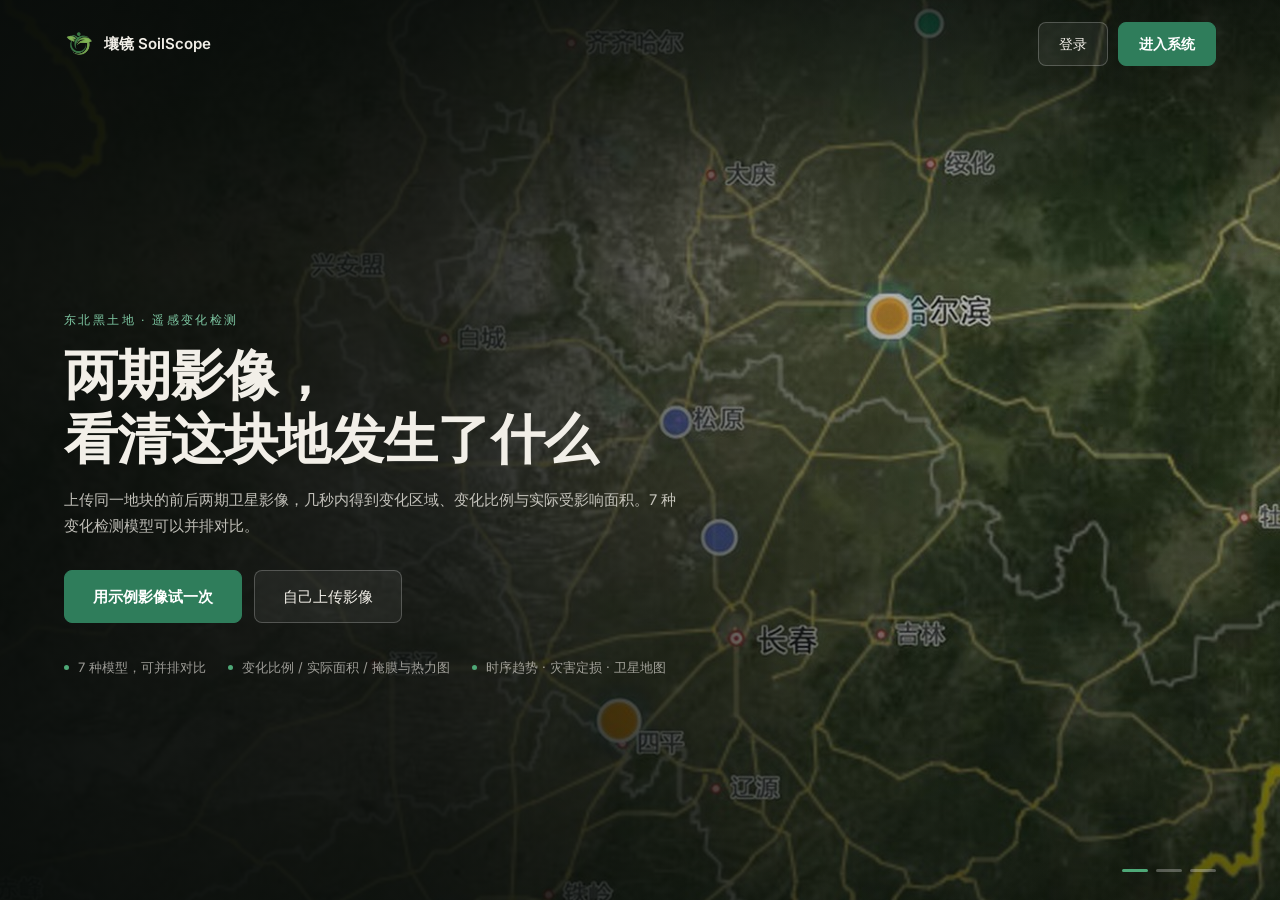
==== commit 0cf96659: "rename: 产品改名 壤镜 SoilScope（仓库名仍是 BIT-CD） BIT_CD 是模型代号（Binary-change Transformer + Change Detection）， " ====
--- a/frontend/index.html
+++ b/frontend/index.html
@@ -3,13 +3,13 @@
 <head>
     <meta charset="UTF-8">
     <meta name="viewport" content="width=device-width, initial-scale=1.0">
-    <title>黑土地遥感变化检测系统 - BlackLand CD</title>
+    <title>壤镜 SoilScope · 黑土地遥感变化检测系统</title>
     <meta name="description" content="黑土地遥感变化检测智能平台，融合深度学习与GIS技术，为东北黑土地保护提供精准的变化检测与数据分析">
     <meta name="theme-color" content="#2d6a4f">
-    <meta property="og:title" content="黑土地遥感变化检测系统 - BlackLand CD">
+    <meta property="og:title" content="壤镜 SoilScope · 黑土地遥感变化检测系统">
     <meta property="og:description" content="上传同一地块的前后两期卫星影像，输出变化区域、变化比例与实际受影响面积。7 种变化检测模型 · 多时相趋势 · 灾害定损 · 卫星地图。">
     <meta property="og:type" content="website">
-    <meta property="og:site_name" content="BlackLand CD">
+    <meta property="og:site_name" content="壤镜 SoilScope">
     <!-- __OG_BASE__ 由后端在返回 index.html 时替换成当前站点的绝对地址。
          Open Graph 只认绝对 URL，写相对路径微信/QQ/Twitter 一律取不到图；
          而写死域名又等于把服务器地址提交进仓库，所以放到请求时再填。 -->
@@ -122,7 +122,7 @@
         <header class="landing-top">
             <div class="landing-brand">
                 <img src="images/logo.png" alt="">
-                <span>BlackLand CD</span>
+                <span>壤镜 SoilScope</span>
             </div>
             <div class="landing-top-actions">
                 <button type="button" class="landing-ghost" id="landingLoginBtn" data-i18n="landing.login">登录</button>
@@ -162,7 +162,7 @@
         <div class="auth-card">
             <div class="auth-logo">
                 <!-- Logo png -->
-                <img src="images/logo.png" alt="BlackLand CD" style="width:80px; height:80px; margin:0 auto 16px; display:block;">
+                <img src="images/logo.png" alt="壤镜 SoilScope" style="width:80px; height:80px; margin:0 auto 16px; display:block;">
                 <h1 data-i18n="auth.title">黑土地遥感变化检测系统</h1>
                 <p data-i18n="auth.subtitle">上传两期影像，识别耕地变化位置与面积</p>
             </div>
@@ -227,7 +227,7 @@
                     <div class="logo-icon">
                          <img src="images/logo.png" alt="logo" style="width:100%; height:100%; object-fit:contain;">
                     </div>
-                    <div><h2>BlackLand CD</h2></div>
+                    <div><h2>壤镜 SoilScope</h2></div>
                 </div>
             </div>
             <nav class="sidebar-nav">
@@ -616,8 +616,8 @@
                             </div>
 
                             <div style="display:flex;gap:8px;justify-content:center;margin-bottom:4px;">
-                                <button type="button" id="swapPairBtn" class="btn-gray" style="padding:6px 14px;font-size:12px;" title="交换 T1/T2">🔄 交换前后时相</button>
-                                <button type="button" id="susycdQuickBtn" class="btn-gray" style="padding:6px 14px;font-size:12px;" title="从 SYSU-CD 数据集快速配对">📂 SYSU-CD 快速配对</button>
+                                <button type="button" id="swapPairBtn" class="btn-gray" style="padding:6px 14px;font-size:12px;" title="交换 T1/T2" data-i18n="detect.swapPair">🔄 交换前后时相</button>
+                                <button type="button" id="susycdQuickBtn" class="btn-gray" style="padding:6px 14px;font-size:12px;" title="从 SYSU-CD 数据集快速配对" data-i18n="detect.susycdQuick">📂 SYSU-CD 快速配对</button>
                             </div>
 
                             <div class="form-group">
@@ -1600,18 +1600,18 @@
 
             <div id="page-about" class="page-content">
                 <div class="about-hero">
-                    <div class="about-logo"><img src="images/logo.png" alt="BlackLand CD" loading="lazy" decoding="async" style="width:100%;height:100%;object-fit:contain;"></div>
+                    <div class="about-logo"><img src="images/logo.png" alt="壤镜 SoilScope" loading="lazy" decoding="async" style="width:100%;height:100%;object-fit:contain;"></div>
                     <!-- 整页此前没有 h1，且两张卡的 h3 排在「更新日志」的 h2 之前 ——
                          层级倒挂。这里补上页面级标题，卡片那两级标题降为 h2。 -->
-                    <h1 class="about-title" data-i18n="about.title">BlackLand CD 黑土地遥感变化检测系统</h1>
-                    <span class="about-version">v1.0.0</span>
+                    <h1 class="about-title" data-i18n="about.title">壤镜 SoilScope · 黑土地遥感变化检测系统</h1>
+                    <span class="about-version">v1.1.0</span>
                     <p class="about-desc" data-i18n="about.description">基于深度学习与 GIS 的黑土地遥感变化检测平台</p>
                 </div>
                 <div class="about-grid">
                     <div class="about-card">
                         <h2 data-i18n="about.techStack">技术栈</h2>
                         <table>
-                            <tr><td data-i18n="about.frontend">前端</td><td>Vanilla JS + ECharts + 高德地图</td></tr>
+                            <tr><td data-i18n="about.frontend">前端</td><td>Vanilla JS + ECharts + <span data-i18n="about.amap">高德地图</span></td></tr>
                             <tr><td data-i18n="about.backend">后端</td><td>Python FastAPI + SQLAlchemy</td></tr>
                             <tr><td data-i18n="about.aiModel">AI模型</td><td>PyTorch BIT Transformer</td></tr>
                             <tr><td data-i18n="about.database">数据库</td><td>SQLite</td></tr>
@@ -1633,7 +1633,8 @@
                 <div class="about-changelog">
                     <h2 data-i18n="about.changelog">更新日志</h2>
                     <ul class="changelog-list">
-                        <li><span class="changelog-ver">v1.0</span><span class="changelog-date">2026-05</span><span data-i18n="about.logV1">首个正式版本：单张/批量变化检测、多模型对比、AI智能解读、地块管理、标注系统、时序分析、GIS地图可视化、用户管理、Docker部署</span></li>
+                        <li><span class="changelog-ver">v1.1</span><span class="changelog-date">2026-10</span><span data-i18n="about.logV11">首屏与系统概览、前沿资讯（arXiv 论文 + AI 中文摘要）、GitHub 登录、批量检测改服务端队列、游客额度改服务端计数、全站 i18n 收口</span></li>
+                        <span class="changelog-date">2026-05</span><span data-i18n="about.logV1">首个正式版本：单张/批量变化检测、多模型对比、AI智能解读、地块管理、标注系统、时序分析、GIS地图可视化、用户管理、Docker部署</span></li>
                     </ul>
                 </div>
             </div>
@@ -1757,8 +1758,8 @@
 
             <!-- Footer 页脚 -->
             <footer class="app-footer">
-                <span>&copy; 2026 BlackLand CD · <span data-i18n="footer.copyright">黑土地遥感变化检测系统</span></span>
-                <span><a href="javascript:void(0)" onclick="document.querySelector('.nav-item[data-page=\'about\']').click()" data-i18n="footer.aboutLink">关于系统</a> &nbsp;|&nbsp; <span data-i18n="footer.version">版本</span> v1.0.0</span>
+                <span>&copy; 2026 壤镜 SoilScope · <span data-i18n="footer.copyright">黑土地遥感变化检测系统</span></span>
+                <span><a href="javascript:void(0)" onclick="document.querySelector('.nav-item[data-page=\'about\']').click()" data-i18n="footer.aboutLink">关于系统</a> &nbsp;|&nbsp; <span data-i18n="footer.version">版本</span> v1.1.0</span>
             </footer>
         </main>
 
@@ -1795,15 +1796,6 @@
             </div>
         </div>
 
-        <!-- 批量恢复提示条 -->
-        <div id="batchRestoreBanner" class="batch-restore-banner hidden">
-            <span id="batchRestoreText"></span>
-            <div style="display:flex;gap:8px;">
-                <button class="btn-small-action" id="batchRestoreBtn" data-i18n="batch.restore">恢复任务</button>
-                <button class="btn-small-secondary" id="batchDismissBtn" data-i18n="batch.dismiss">放弃</button>
-            </div>
-        </div>
-
         <!-- AI小助手悬浮窗 -->
         <div id="chatbotWidget" class="chatbot-widget hidden">
             <div id="chatbotWindow" class="chatbot-window">
--- a/frontend/css/styles.css
+++ b/frontend/css/styles.css
@@ -3481,18 +3481,6 @@
 .batch-summary-val { display: block; font-size: 20px; font-weight: 700; color: var(--text-primary); }
 .batch-summary-lbl { display: block; font-size: 11px; color: var(--text-tertiary); margin-top: 1px; }
 [data-theme="dark"] .batch-summary-item { background: var(--bg-sidebar); }
-
-/* ---- 批量恢复提示条 ---- */
-.batch-restore-banner {
-    display: flex; align-items: center; justify-content: space-between; gap: 12px;
-    padding: 12px 20px; margin-bottom: 16px;
-    background: var(--accent-surface);
-    border: 1px solid rgba(194,133,44,0.25);
-    border-radius: var(--radius-md);
-    font-size: var(--font-sm); color: var(--text-primary);
-    flex-wrap: wrap;
-}
-.batch-restore-banner.hidden { display: none; }
 
 /* ---- 网格布局 ---- */
 /* 轨道必须写成 minmax(0, 1fr)：1fr 等价于 minmax(auto, 1fr)，auto 最小尺寸
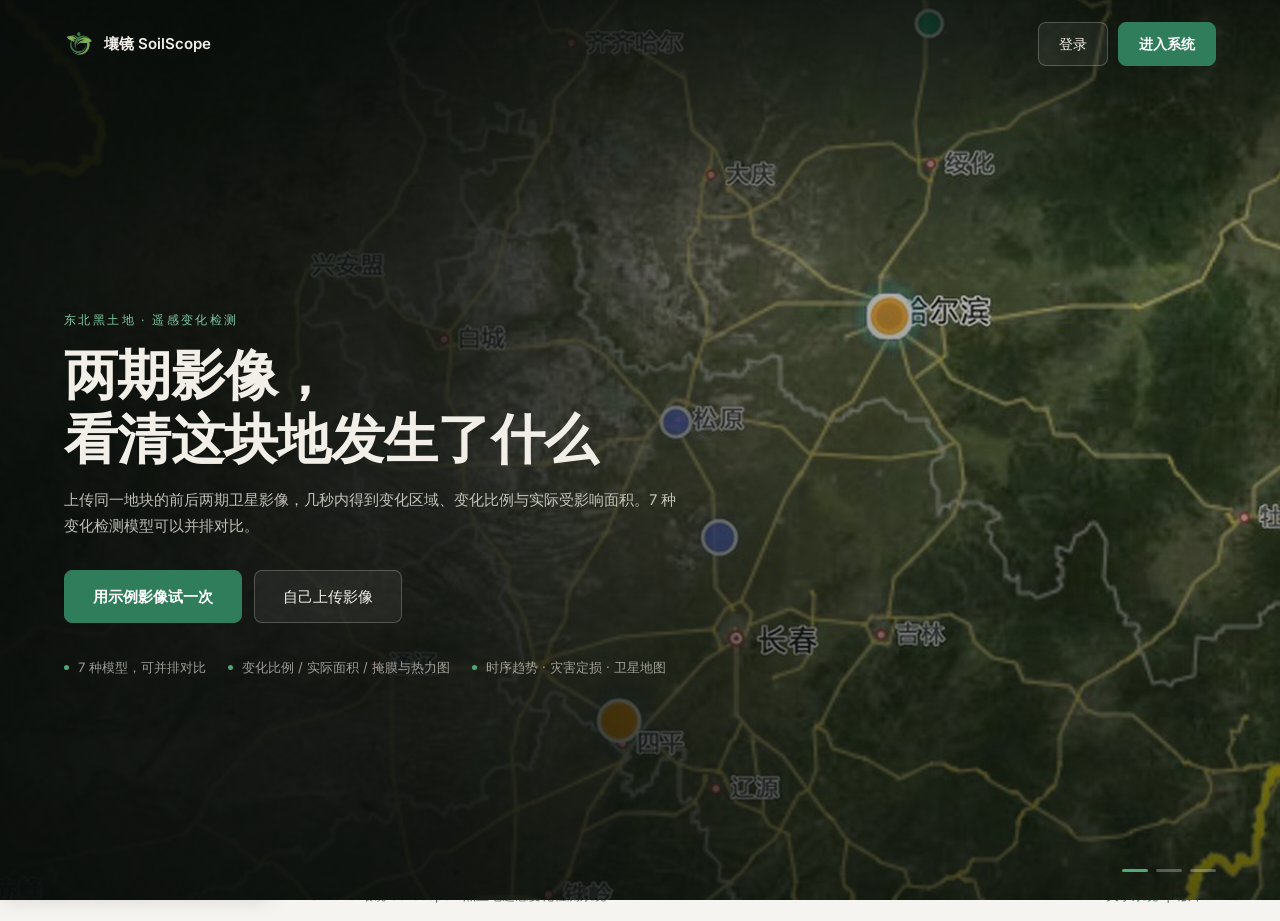
==== commit ee4e2851: "ui(overview): 统计卡可点、空值不再难看、能力卡有去向 三处都是「信息没传达出去」的问题：  1. **统计卡不可点**。四个数字摆在那里，看完就没了。现在每张卡都跳到    对应的页面（" ====
--- a/frontend/index.html
+++ b/frontend/index.html
@@ -500,10 +500,10 @@
                 </section>
 
                 <section class="ov-stats" aria-label="系统规模">
-                    <div class="ov-stat"><b id="ovStatModels">—</b><span data-i18n="overview.statModels">可用检测模型</span></div>
-                    <div class="ov-stat"><b id="ovStatDetections">—</b><span data-i18n="overview.statDetections">累计检测</span></div>
-                    <div class="ov-stat"><b id="ovStatRegions">—</b><span data-i18n="overview.statRegions">覆盖地区</span></div>
-                    <div class="ov-stat"><b id="ovStatPlots">—</b><span data-i18n="overview.statPlots">在册地块</span></div>
+                    <button type="button" class="ov-stat" data-go="single"><b id="ovStatModels">—</b><span data-i18n="overview.statModels">可用检测模型</span><em class="ov-stat-empty" data-i18n="overview.none">暂无</em></button>
+                    <button type="button" class="ov-stat" data-go="history"><b id="ovStatDetections">—</b><span data-i18n="overview.statDetections">累计检测</span><em class="ov-stat-empty" data-i18n="overview.none">暂无</em></button>
+                    <button type="button" class="ov-stat" data-go="mapviewer"><b id="ovStatRegions">—</b><span data-i18n="overview.statRegions">覆盖地区</span><em class="ov-stat-empty" data-i18n="overview.none">暂无</em></button>
+                    <button type="button" class="ov-stat" data-go="land"><b id="ovStatPlots">—</b><span data-i18n="overview.statPlots">在册地块</span><em class="ov-stat-empty" data-i18n="overview.none">暂无</em></button>
                 </section>
 
                 <section class="ov-caps">
--- a/frontend/css/styles.css
+++ b/frontend/css/styles.css
@@ -234,8 +234,8 @@
     to   { opacity: 1; transform: scale(1) translateY(0); }
 }
 @keyframes pageEnter {
-    from { opacity: 0; transform: translateY(8px); }
-    to   { opacity: 1; transform: translateY(0); }
+    from { transform: translateY(6px); }
+    to   { transform: none; }
 }
 /* ---- 骨架屏 ----
    规则本体在文件后部的「Skeleton 骨架屏」段（那里还带暗色主题覆盖）。
@@ -2045,11 +2045,21 @@
 /* ---- 视野控制 ---- */
 .hidden { display: none !important; }
 .page-content { display: none; }
-.page-content.active { display: block; animation: pageEnter var(--duration-page) var(--ease-smooth); }
-
-.page-content.active .card:nth-child(1) { animation: pageEnter var(--duration-page) var(--ease-smooth) 0.05s both; }
-.page-content.active .card:nth-child(2) { animation: pageEnter var(--duration-page) var(--ease-smooth) 0.1s both; }
-.page-content.active .card:nth-child(3) { animation: pageEnter var(--duration-page) var(--ease-smooth) 0.15s both; }
+
+/* 切页动画：只走位移，不走透明度。
+ *
+ * 原先是从 opacity:0 淡入，350ms。问题在抓帧里看得很清楚 —— 点「数据看板」
+ * 的瞬间，浅色的上一页已经 display:none 消失，而深色大屏正从 0 淡入，
+ * 中间那几十毫秒整片内容区是**灰白的**，看着像闪了一下。
+ * 页面的底色差异越大，这一下越明显。
+ *
+ * 改成纯位移（6px 上浮）+ 很短的时长：有动作，但不会出现任何中间色。
+ * 卡片那三条错峰动画也一并去掉 —— 它们让内容分三批出现（最晚到 500ms），
+ * 数据页读起来像「还在组装」。 */
+.page-content.active {
+    display: block;
+    animation: pageEnter 160ms cubic-bezier(0.22, 0.61, 0.36, 1);
+}
 
 /* ---- 自定义滚动条 ---- */
 ::-webkit-scrollbar { width: 6px; height: 6px; }
@@ -5653,8 +5663,8 @@
    ============================================================ */
 .ov-hero {
     display: grid;
-    grid-template-columns: minmax(0, 1fr) minmax(0, 1.05fr);
-    gap: clamp(20px, 3vw, 44px);
+    grid-template-columns: minmax(0, 0.76fr) minmax(0, 1.24fr);
+    gap: clamp(20px, 2.4vw, 36px);
     align-items: center;
     padding: clamp(18px, 2.4vw, 30px);
     border-radius: var(--radius-lg, 14px);
@@ -5708,13 +5718,17 @@
 
 .ov-figure {
     margin: 0;
+    /* 图本身自带深色边，再包一层背景就成了「盒子里套盒子」，
+       右侧看着空荡荡。这里不画自己的底，让图直接贴到卡片上。 */
     border-radius: 10px;
     overflow: hidden;
-    background: #0a0e0c;
     line-height: 0;
 }
 /* 图本身是五格胶片条（1178×300）。这里按原始比例铺满，
    不要用 16:9 + cover —— 那会把上下裁掉、左右留一圈黑边 */
+/* 暗色下图片自带的深底和卡片几乎同色，会糊成一整块；给一条极细的边把它框出来 */
+[data-theme="dark"] .ov-figure { border: 1px solid var(--border); }
+
 .ov-figure img {
     display: block;
     width: 100%;
@@ -5728,11 +5742,32 @@
     margin-bottom: 26px;
 }
 .ov-stat {
+    display: block;
+    width: 100%;
+    text-align: left;
+    font: inherit;
+    cursor: pointer;
     padding: 16px 18px;
     border-radius: 10px;
     border: 1px solid var(--border);
     background: var(--bg-card);
-}
+    color: var(--text-primary);
+    transition: border-color .15s, transform .15s;
+}
+.ov-stat:hover { border-color: var(--primary); transform: translateY(-1px); }
+.ov-stat:focus-visible { outline: 2px solid var(--primary); outline-offset: 2px; }
+
+/* 0 / 未知不是「成绩」，别用强调色摆着。弱化成灰，读者一眼知道这里是空的，
+   也不会把「0 个地块」当成系统出问题。 */
+.ov-stat.is-empty b { color: var(--text-tertiary); font-weight: 600; }
+.ov-stat-empty {
+    display: none;
+    margin-left: 6px;
+    font-size: 12px;
+    font-style: normal;
+    color: var(--text-tertiary);
+}
+.ov-stat.is-empty .ov-stat-empty { display: inline; }
 .ov-stat b {
     display: block;
     font-size: clamp(20px, 2vw, 26px);
@@ -5759,6 +5794,7 @@
     gap: 14px;
 }
 .ov-cap {
+    position: relative;
     display: block;
     width: 100%;
     text-align: left;
@@ -5777,6 +5813,16 @@
     box-shadow: 0 6px 18px rgba(0, 0, 0, .08);
 }
 .ov-cap svg { color: var(--primary); margin-bottom: 10px; }
+.ov-cap::after {
+    content: "→";
+    position: absolute;
+    right: 18px;
+    bottom: 16px;
+    font-size: 15px;
+    color: var(--text-tertiary);
+    transition: color .15s, transform .15s;
+}
+.ov-cap:hover::after { color: var(--primary); transform: translateX(3px); }
 .ov-cap h3 {
     margin: 0 0 6px;
     font-size: 15px;
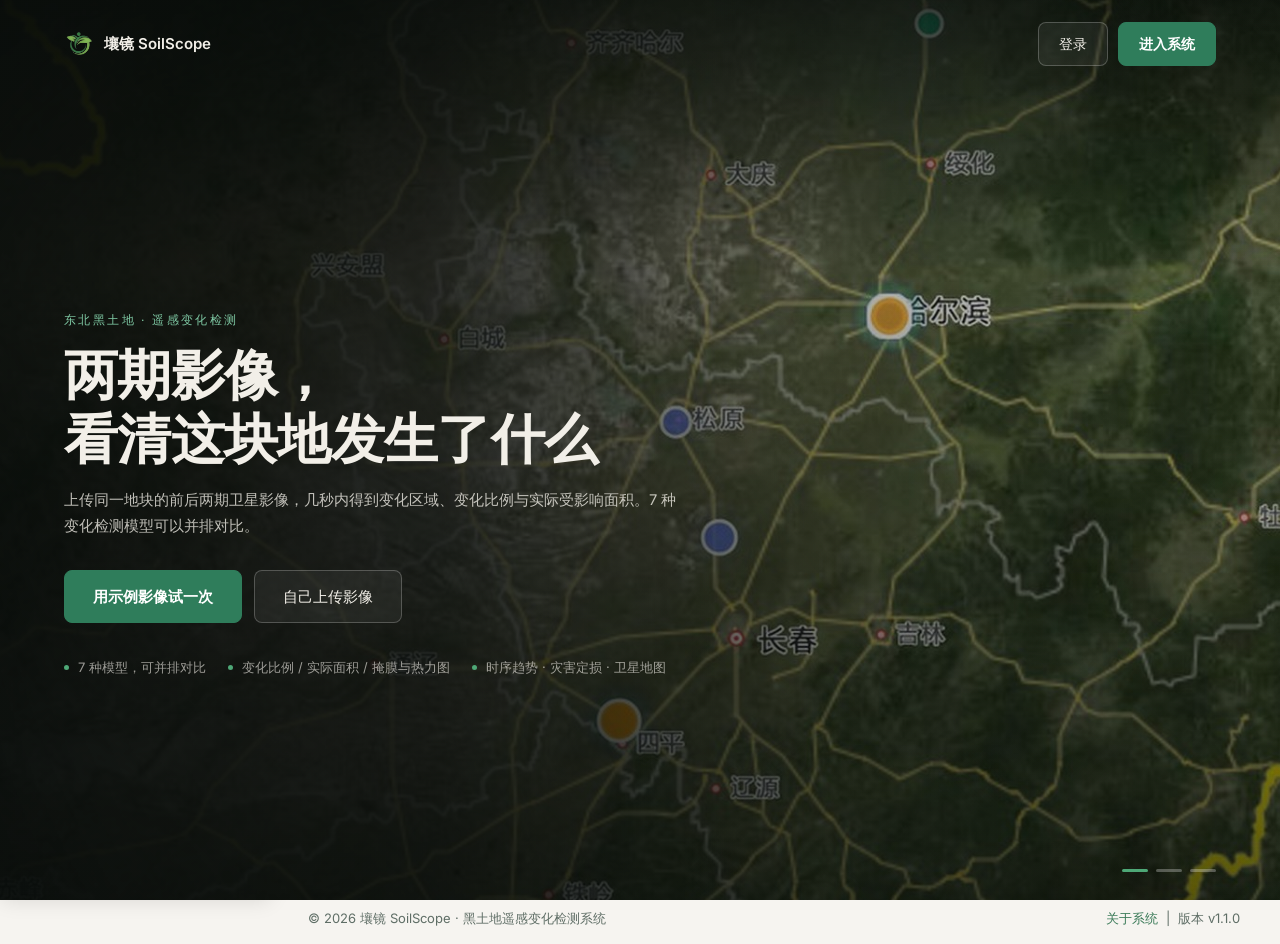
==== commit 0bc2da06: "ui(nav): 侧栏重做 —— 分组、搜索入口、激活态、更紧凑的页脚 17 个导航项平铺成一列，是最没有设计感的一种排法。  - **按用途分四组**：工作台 / 数据 / 分析 / 系统，每组一个" ====
--- a/frontend/index.html
+++ b/frontend/index.html
@@ -231,101 +231,94 @@
                 </div>
             </div>
             <nav class="sidebar-nav">
-                <!-- 地块信息配置 -->
+                <!-- 命令面板入口：Ctrl/Cmd+K 也能开，这里给一个看得见的入口 -->
+                <button type="button" class="nav-search" id="navSearchBtn">
+                    <svg width="15" height="15" viewBox="0 0 24 24" fill="none" stroke="currentColor" stroke-width="2" aria-hidden="true"><circle cx="11" cy="11" r="7"/><path d="M21 21l-4.3-4.3"/></svg>
+                    <span data-i18n="nav.search">搜索页面</span>
+                    <kbd>Ctrl K</kbd>
+                </button>
+                <div class="nav-group-title" data-i18n="nav.groupWorkbench">工作台</div>
+                <button class="nav-item active" data-page="overview">
+                    <svg class="nav-icon-svg" width="20" height="20" viewBox="0 0 24 24" fill="none" stroke="currentColor" stroke-width="2" aria-hidden="true"><rect x="3" y="3" width="7" height="7" rx="1.5"/><rect x="14" y="3" width="7" height="7" rx="1.5"/><rect x="3" y="14" width="7" height="7" rx="1.5"/><rect x="14" y="14" width="7" height="7" rx="1.5"/></svg>
+                    <span data-i18n="nav.overview">系统概览</span>
+                </button>
+                <button class="nav-item" data-page="single">
+                    <svg class="nav-icon-svg" width="20" height="20" viewBox="0 0 24 24" fill="none" stroke="currentColor" stroke-width="2" aria-hidden="true"><rect x="3" y="3" width="18" height="18" rx="2"/><circle cx="8.5" cy="8.5" r="1.5"/><path d="M21 15l-5-5L5 21"/></svg>
+                    <span data-i18n="nav.single">单张变化检测</span>
+                </button>
+                <button class="nav-item" data-page="batch">
+                    <svg class="nav-icon-svg" width="20" height="20" viewBox="0 0 24 24" fill="none" stroke="currentColor" stroke-width="2" aria-hidden="true"><path d="M22 19a2 2 0 0 1-2 2H4a2 2 0 0 1-2-2V5a2 2 0 0 1 2-2h5l2 3h9a2 2 0 0 1 2 2z"/></svg>
+                    <span data-i18n="nav.batch">批量变化检测</span>
+                    <span class="lock-icon">🔒</span>
+                </button>
+                <div class="nav-group-title" data-i18n="nav.groupData">数据</div>
+                <button class="nav-item" data-page="history">
+                    <svg class="nav-icon-svg" width="20" height="20" viewBox="0 0 24 24" fill="none" stroke="currentColor" stroke-width="2" aria-hidden="true"><circle cx="12" cy="12" r="10"/><polyline points="12 6 12 12 16 14"/></svg>
+                    <span data-i18n="nav.history">检测历史</span>
+                    <span class="lock-icon">🔒</span>
+                </button>
+                <button class="nav-item" data-page="dashboard">
+                    <svg class="nav-icon-svg" width="20" height="20" viewBox="0 0 24 24" fill="none" stroke="currentColor" stroke-width="2" aria-hidden="true"><rect x="2" y="3" width="20" height="14" rx="2"/><line x1="8" y1="21" x2="16" y2="21"/><line x1="12" y1="17" x2="12" y2="21"/></svg>
+                    <span data-i18n="nav.dashboard">数据大屏</span>
+                    <span class="lock-icon">🔒</span>
+                </button>
+                <button class="nav-item" data-page="mapviewer">
+                    <svg class="nav-icon-svg" width="20" height="20" viewBox="0 0 24 24" fill="none" stroke="currentColor" stroke-width="2" aria-hidden="true"><circle cx="12" cy="12" r="4"/><path d="M12 2C7.58 2 4 6.48 4 12c0 5.52 7 10 8 10s8-4.48 8-10c0-5.52-3.58-10-8-10z"/></svg>
+                    <span data-i18n="nav.mapviewer">检测地图</span>
+                    <span class="lock-icon">🔒</span>
+                </button>
                 <button class="nav-item" data-page="land">
                     <svg class="nav-icon-svg" width="20" height="20" viewBox="0 0 24 24" fill="none" stroke="currentColor" stroke-width="2" aria-hidden="true"><circle cx="12" cy="10" r="3"/><path d="M12 2C7.58 2 4 6.48 4 12c0 5.52 7 10 8 10s8-4.48 8-10c0-5.52-3.58-10-8-10z"/></svg>
                     <span data-i18n="nav.land">地块信息配置</span>
                     <span class="lock-icon">🔒</span>
                 </button>
-                <!-- 系统概览：进系统后的默认页，游客也能进（不是功能页，是首页） -->
-                <button class="nav-item active" data-page="overview">
-                    <svg class="nav-icon-svg" width="20" height="20" viewBox="0 0 24 24" fill="none" stroke="currentColor" stroke-width="2" aria-hidden="true"><rect x="3" y="3" width="7" height="7" rx="1.5"/><rect x="14" y="3" width="7" height="7" rx="1.5"/><rect x="3" y="14" width="7" height="7" rx="1.5"/><rect x="14" y="14" width="7" height="7" rx="1.5"/></svg>
-                    <span data-i18n="nav.overview">系统概览</span>
-                </button>
-                <!-- 单张检测 -->
-                <button class="nav-item" data-page="single">
-                    <svg class="nav-icon-svg" width="20" height="20" viewBox="0 0 24 24" fill="none" stroke="currentColor" stroke-width="2" aria-hidden="true"><rect x="3" y="3" width="18" height="18" rx="2"/><circle cx="8.5" cy="8.5" r="1.5"/><path d="M21 15l-5-5L5 21"/></svg>
-                    <span data-i18n="nav.single">单张变化检测</span>
-                </button>
-                <!-- 批量检测 -->
-                <button class="nav-item" data-page="batch">
-                    <svg class="nav-icon-svg" width="20" height="20" viewBox="0 0 24 24" fill="none" stroke="currentColor" stroke-width="2" aria-hidden="true"><path d="M22 19a2 2 0 0 1-2 2H4a2 2 0 0 1-2-2V5a2 2 0 0 1 2-2h5l2 3h9a2 2 0 0 1 2 2z"/></svg>
-                    <span data-i18n="nav.batch">批量变化检测</span>
-                    <span class="lock-icon">🔒</span>
-                </button>
-                <!-- 检测历史 -->
-                <button class="nav-item" data-page="history">
-                    <svg class="nav-icon-svg" width="20" height="20" viewBox="0 0 24 24" fill="none" stroke="currentColor" stroke-width="2" aria-hidden="true"><circle cx="12" cy="12" r="10"/><polyline points="12 6 12 12 16 14"/></svg>
-                    <span data-i18n="nav.history">检测历史</span>
-                    <span class="lock-icon">🔒</span>
-                </button>
-                <!-- 数据大屏 -->
-                <button class="nav-item" data-page="dashboard">
-                    <svg class="nav-icon-svg" width="20" height="20" viewBox="0 0 24 24" fill="none" stroke="currentColor" stroke-width="2" aria-hidden="true"><rect x="2" y="3" width="20" height="14" rx="2"/><line x1="8" y1="21" x2="16" y2="21"/><line x1="12" y1="17" x2="12" y2="21"/></svg>
-                    <span data-i18n="nav.dashboard">数据大屏</span>
-                    <span class="lock-icon">🔒</span>
-                </button>
-                <!-- 时序分析 -->
+                <div class="nav-group-title" data-i18n="nav.groupAnalysis">分析</div>
                 <button class="nav-item" data-page="timeline">
                     <svg class="nav-icon-svg" width="20" height="20" viewBox="0 0 24 24" fill="none" stroke="currentColor" stroke-width="2" aria-hidden="true"><polyline points="22 12 18 12 15 21 9 3 6 12 2 12"/></svg>
                     <span data-i18n="nav.timeline">时序分析</span>
                     <span class="lock-icon">🔒</span>
                 </button>
-                <!-- 系统状态 -->
+                <button class="nav-item" data-page="compare">
+                    <svg class="nav-icon-svg" width="20" height="20" viewBox="0 0 24 24" fill="none" stroke="currentColor" stroke-width="2" aria-hidden="true"><rect x="3" y="3" width="18" height="18" rx="2"/><line x1="3" y1="9" x2="21" y2="9"/><line x1="9" y1="21" x2="9" y2="9"/></svg>
+                    <span data-i18n="nav.compare">结果对比</span>
+                    <span class="lock-icon">🔒</span>
+                </button>
+                <button class="nav-item" data-page="evaluate">
+                    <svg class="nav-icon-svg" width="20" height="20" viewBox="0 0 24 24" fill="none" stroke="currentColor" stroke-width="2" aria-hidden="true"><path d="M22 12h-4l-3 9L9 3l-3 9H2"/></svg>
+                    <span data-i18n="nav.evaluate">模型评估</span>
+                    <span class="lock-icon">🔒</span>
+                </button>
+                <button class="nav-item" data-page="disaster">
+                    <svg class="nav-icon-svg" width="20" height="20" viewBox="0 0 24 24" fill="none" stroke="currentColor" stroke-width="2" aria-hidden="true"><path d="M12 2v4"/><path d="M12 18v4"/><path d="M4.9 4.9l2.8 2.8"/><path d="M16.3 16.3l2.8 2.8"/><path d="M2 12h4"/><path d="M18 12h4"/><path d="M4.9 19.1l2.8-2.8"/><path d="M16.3 7.7l2.8-2.8"/><circle cx="12" cy="12" r="3"/></svg>
+                    <span data-i18n="nav.disaster">灾害定损</span>
+                    <span class="lock-icon">🔒</span>
+                </button>
+                <button class="nav-item" data-page="agent">
+                    <svg class="nav-icon-svg" width="20" height="20" viewBox="0 0 24 24" fill="none" stroke="currentColor" stroke-width="2" aria-hidden="true"><rect x="2" y="2" width="20" height="20" rx="4"/><circle cx="9" cy="9" r="2"/><circle cx="15" cy="9" r="2"/><path d="M9 15c.83.67 1.83 1 3 1s2.17-.33 3-1"/><line x1="12" y1="13" x2="12" y2="17"/><circle cx="12" cy="17" r="0.5" fill="currentColor"/></svg>
+                    <span data-i18n="nav.agent">AI Agent</span>
+                    <span class="lock-icon">🔒</span>
+                </button>
+                <div class="nav-group-title" data-i18n="nav.groupSystem">系统</div>
                 <button class="nav-item" data-page="status">
                     <svg class="nav-icon-svg" width="20" height="20" viewBox="0 0 24 24" fill="none" stroke="currentColor" stroke-width="2" aria-hidden="true"><circle cx="12" cy="12" r="10"/><line x1="12" y1="16" x2="12" y2="12"/><line x1="12" y1="8" x2="12.01" y2="8"/></svg>
                     <span data-i18n="nav.status">系统状态</span>
                     <span class="lock-icon">🔒</span>
                 </button>
-                <!-- 结果对比 -->
-                <button class="nav-item" data-page="compare">
-                    <svg class="nav-icon-svg" width="20" height="20" viewBox="0 0 24 24" fill="none" stroke="currentColor" stroke-width="2" aria-hidden="true"><rect x="3" y="3" width="18" height="18" rx="2"/><line x1="3" y1="9" x2="21" y2="9"/><line x1="9" y1="21" x2="9" y2="9"/></svg>
-                    <span data-i18n="nav.compare">结果对比</span>
+                <button class="nav-item" data-page="insights">
+                    <svg class="nav-icon-svg" width="20" height="20" viewBox="0 0 24 24" fill="none" stroke="currentColor" stroke-width="2" aria-hidden="true"><path d="M4 19.5A2.5 2.5 0 0 1 6.5 17H20"/><path d="M6.5 2H20v20H6.5A2.5 2.5 0 0 1 4 19.5v-15A2.5 2.5 0 0 1 6.5 2z"/><line x1="8" y1="7" x2="16" y2="7"/><line x1="8" y1="11" x2="14" y2="11"/></svg>
+                    <span data-i18n="nav.insights">前沿资讯</span>
                     <span class="lock-icon">🔒</span>
                 </button>
-                <!-- 模型评估 -->
-                <button class="nav-item" data-page="evaluate">
-                    <svg class="nav-icon-svg" width="20" height="20" viewBox="0 0 24 24" fill="none" stroke="currentColor" stroke-width="2" aria-hidden="true"><path d="M22 12h-4l-3 9L9 3l-3 9H2"/></svg>
-                    <span data-i18n="nav.evaluate">模型评估</span>
+                <button class="nav-item" data-page="profile">
+                    <svg class="nav-icon-svg" width="20" height="20" viewBox="0 0 24 24" fill="none" stroke="currentColor" stroke-width="2" aria-hidden="true"><path d="M20 21v-2a4 4 0 0 0-4-4H8a4 4 0 0 0-4 4v2"/><circle cx="12" cy="7" r="4"/></svg>
+                    <span data-i18n="nav.profile">个人中心</span>
                     <span class="lock-icon">🔒</span>
                 </button>
-                <!-- 灾害定损 -->
-                <button class="nav-item" data-page="disaster">
-                    <svg class="nav-icon-svg" width="20" height="20" viewBox="0 0 24 24" fill="none" stroke="currentColor" stroke-width="2" aria-hidden="true"><path d="M12 2v4"/><path d="M12 18v4"/><path d="M4.9 4.9l2.8 2.8"/><path d="M16.3 16.3l2.8 2.8"/><path d="M2 12h4"/><path d="M18 12h4"/><path d="M4.9 19.1l2.8-2.8"/><path d="M16.3 7.7l2.8-2.8"/><circle cx="12" cy="12" r="3"/></svg>
-                    <span data-i18n="nav.disaster">灾害定损</span>
-                    <span class="lock-icon">🔒</span>
-                </button>
-                <!-- AI Agent 浏览器操控 -->
-                <button class="nav-item" data-page="agent">
-                    <svg class="nav-icon-svg" width="20" height="20" viewBox="0 0 24 24" fill="none" stroke="currentColor" stroke-width="2" aria-hidden="true"><rect x="2" y="2" width="20" height="20" rx="4"/><circle cx="9" cy="9" r="2"/><circle cx="15" cy="9" r="2"/><path d="M9 15c.83.67 1.83 1 3 1s2.17-.33 3-1"/><line x1="12" y1="13" x2="12" y2="17"/><circle cx="12" cy="17" r="0.5" fill="currentColor"/></svg>
-                    <span data-i18n="nav.agent">AI Agent</span>
-                    <span class="lock-icon">🔒</span>
-                </button>
-                <!-- 检测地图 -->
-                <button class="nav-item" data-page="mapviewer">
-                    <svg class="nav-icon-svg" width="20" height="20" viewBox="0 0 24 24" fill="none" stroke="currentColor" stroke-width="2" aria-hidden="true"><circle cx="12" cy="12" r="4"/><path d="M12 2C7.58 2 4 6.48 4 12c0 5.52 7 10 8 10s8-4.48 8-10c0-5.52-3.58-10-8-10z"/></svg>
-                    <span data-i18n="nav.mapviewer">检测地图</span>
-                    <span class="lock-icon">🔒</span>
-                </button>
-                <!-- 用户管理（仅管理员可见） -->
                 <button class="nav-item admin-only hidden" data-page="usermgr">
                     <svg class="nav-icon-svg" width="20" height="20" viewBox="0 0 24 24" fill="none" stroke="currentColor" stroke-width="2" aria-hidden="true"><path d="M17 21v-2a4 4 0 0 0-4-4H5a4 4 0 0 0-4 4v2"/><circle cx="9" cy="7" r="4"/><path d="M23 21v-2a4 4 0 0 0-3-3.87M16 3.13a4 4 0 0 1 0 7.75"/></svg>
                     <span data-i18n="nav.usermgr">用户管理</span>
                     <span class="lock-icon">🔒</span>
                 </button>
-                <!-- 个人中心 -->
-                <button class="nav-item" data-page="profile">
-                    <svg class="nav-icon-svg" width="20" height="20" viewBox="0 0 24 24" fill="none" stroke="currentColor" stroke-width="2" aria-hidden="true"><path d="M20 21v-2a4 4 0 0 0-4-4H8a4 4 0 0 0-4 4v2"/><circle cx="12" cy="7" r="4"/></svg>
-                    <span data-i18n="nav.profile">个人中心</span>
-                    <span class="lock-icon">🔒</span>
-                </button>
-                <!-- 前沿资讯 -->
-                <button class="nav-item" data-page="insights">
-                    <svg class="nav-icon-svg" width="20" height="20" viewBox="0 0 24 24" fill="none" stroke="currentColor" stroke-width="2" aria-hidden="true"><path d="M4 19.5A2.5 2.5 0 0 1 6.5 17H20"/><path d="M6.5 2H20v20H6.5A2.5 2.5 0 0 1 4 19.5v-15A2.5 2.5 0 0 1 6.5 2z"/><line x1="8" y1="7" x2="16" y2="7"/><line x1="8" y1="11" x2="14" y2="11"/></svg>
-                    <span data-i18n="nav.insights">前沿资讯</span>
-                    <span class="lock-icon">🔒</span>
-                </button>
-                <!-- 关于系统 -->
                 <button class="nav-item" data-page="about">
                     <svg class="nav-icon-svg" width="20" height="20" viewBox="0 0 24 24" fill="none" stroke="currentColor" stroke-width="2" aria-hidden="true"><circle cx="12" cy="12" r="10"/><line x1="12" y1="16" x2="12" y2="12"/><line x1="12" y1="8" x2="12.01" y2="8"/></svg>
                     <span data-i18n="nav.about">关于系统</span>
@@ -351,11 +344,12 @@
                         <div class="user-avatar" id="userAvatar">U</div>
                         <div class="user-details">
                             <h4 id="showUser">用户</h4>
-                            <p data-i18n="auth.loggedIn">已登录</p>
                             <p id="userRole" style="font-size: 13px;">角色：普通用户</p>
                         </div>
-                    </div>
-                    <button class="btn-danger" id="logoutBtn" data-i18n="auth.logout" aria-label="退出登录">退出登录</button>
+                        <button class="user-logout" id="logoutBtn" data-i18n-aria="auth.logout" title="退出登录">
+                            <svg width="16" height="16" viewBox="0 0 24 24" fill="none" stroke="currentColor" stroke-width="2" aria-hidden="true"><path d="M9 21H5a2 2 0 0 1-2-2V5a2 2 0 0 1 2-2h4"/><polyline points="16 17 21 12 16 7"/><line x1="21" y1="12" x2="9" y2="12"/></svg>
+                        </button>
+                    </div>
                 </div>
                 <button class="btn-theme-toggle" id="toggleThemeBtn" aria-label="切换深色/亮色模式" aria-pressed="false">
                     <svg width="16" height="16" viewBox="0 0 24 24" fill="none" stroke="currentColor" stroke-width="2" style="vertical-align: middle; margin-right: 4px;"><circle cx="12" cy="12" r="5"/><line x1="12" y1="1" x2="12" y2="3"/><line x1="12" y1="21" x2="12" y2="23"/><line x1="4.22" y1="4.22" x2="5.64" y2="5.64"/><line x1="18.36" y1="18.36" x2="19.78" y2="19.78"/><line x1="1" y1="12" x2="3" y2="12"/><line x1="21" y1="12" x2="23" y2="12"/><line x1="4.22" y1="19.78" x2="5.64" y2="18.36"/><line x1="18.36" y1="5.64" x2="19.78" y2="4.22"/></svg>
--- a/frontend/css/styles.css
+++ b/frontend/css/styles.css
@@ -631,7 +631,16 @@
     border-right: 1px solid rgba(255,255,255,0.06);
 }
 
+.sidebar::before {
+    content: "";
+    position: absolute;
+    left: 0; right: 0; top: 0; height: 260px;
+    background: radial-gradient(120% 100% at 0% 0%, rgba(78, 168, 119, .16), transparent 68%);
+    pointer-events: none;
+}
+
 .sidebar-header {
+    position: relative;
     padding: 28px 20px 20px;
     border-bottom: 1px solid rgba(255,255,255,0.08);
 }
@@ -675,19 +684,19 @@
 .nav-item {
     display: flex; align-items: center; gap: 12px;
     width: 100%;
-    min-height: 44px;
-    padding: 11px 14px;
+    min-height: 38px;
+    padding: 8px 14px;
     border-radius: var(--radius-md);
     color: rgba(255,255,255,0.58);
     cursor: pointer;
     transition: background var(--duration-fast) var(--ease-smooth),
                 color var(--duration-fast) var(--ease-smooth),
-                padding-left var(--duration-normal) var(--ease-smooth);
-    margin-bottom: 2px;
+                transform var(--duration-fast) var(--ease-smooth);
+    margin-bottom: 1px;
     background: none;
     border: none;
     font-family: inherit;
-    font-size: var(--font-base);
+    font-size: 13.5px;
     font-weight: 500;
     letter-spacing: 0.01em;
     line-height: 1.4;
@@ -697,9 +706,10 @@
 
 .nav-item:hover {
     background: rgba(255,255,255,0.06);
-    color: rgba(255,255,255,0.85);
-    padding-left: 18px;
-}
+    color: rgba(255,255,255,0.88);
+    transform: translateX(2px);
+}
+.nav-item:hover .nav-icon-svg { color: rgba(255,255,255,0.9); }
 
 .nav-item:focus-visible {
     outline: 2px solid rgba(255,255,255,0.6);
@@ -707,10 +717,64 @@
 }
 
 .nav-item.active {
-    background: rgba(255,255,255,0.1);
-    color: white;
+    background: linear-gradient(90deg, rgba(78,168,119,.26), rgba(78,168,119,.05));
+    color: #fff;
     font-weight: 600;
-    box-shadow: inset 0 0 0 1px rgba(255,255,255,0.08);
+    box-shadow: inset 0 0 0 1px rgba(78,168,119,.28);
+}
+.nav-item.active::before {
+    content: "";
+    position: absolute;
+    left: 0; top: 50%;
+    width: 3px; height: 58%;
+    transform: translateY(-50%);
+    border-radius: 0 3px 3px 0;
+    background: #4ea877;
+    box-shadow: 0 0 10px rgba(78,168,119,.55);
+}
+.nav-item.active .nav-icon-svg { color: #86d8ab; }
+
+/* ---- 侧栏：分组标题 + 命令入口 ---- */
+.nav-group-title {
+    padding: 10px 14px 4px;
+    font-size: 10.5px;
+    font-weight: 600;
+    letter-spacing: .14em;
+    color: rgba(255, 255, 255, .30);
+    user-select: none;
+}
+.nav-group-title:first-of-type { padding-top: 2px; }
+
+.nav-search {
+    display: flex;
+    align-items: center;
+    gap: 9px;
+    width: 100%;
+    margin: 2px 0 8px;
+    padding: 9px 12px;
+    border-radius: 10px;
+    font: inherit;
+    font-size: 13px;
+    cursor: pointer;
+    color: rgba(255, 255, 255, .55);
+    background: rgba(255, 255, 255, .05);
+    border: 1px solid rgba(255, 255, 255, .09);
+    transition: background .15s, border-color .15s, color .15s;
+}
+.nav-search:hover {
+    background: rgba(255, 255, 255, .09);
+    border-color: rgba(255, 255, 255, .18);
+    color: rgba(255, 255, 255, .85);
+}
+.nav-search span { flex: 1; text-align: left; }
+.nav-search kbd {
+    font: inherit;
+    font-size: 10.5px;
+    padding: 2px 6px;
+    border-radius: 5px;
+    color: rgba(255, 255, 255, .45);
+    background: rgba(255, 255, 255, .08);
+    border: 1px solid rgba(255, 255, 255, .08);
 }
 
 .nav-item.active::before {
@@ -733,13 +797,40 @@
 .nav-item.active .nav-icon-svg { opacity: 1; }
 
 .sidebar-footer {
-    padding: 20px;
+    position: relative;
+    padding: 14px 16px 16px;
     border-top: 1px solid rgba(255,255,255,0.08);
 }
+/* 导航区是可滚动的，底部总会露出半截菜单项。加一层渐变让它淡出，
+   比一刀切掉半个图标好看，也顺带暗示「下面还有」。 */
+.sidebar-footer::before {
+    content: "";
+    position: absolute;
+    left: 0; right: 0; top: -30px; height: 30px;
+    background: linear-gradient(to top, var(--bg-sidebar), transparent);
+    pointer-events: none;
+}
 
 .user-info {
-    display: flex; align-items: center; gap: 12px;
-    margin-bottom: 16px;
+    display: flex; align-items: center; gap: 10px;
+    margin-bottom: 10px;
+}
+
+.user-logout {
+    margin-left: auto;
+    width: 32px; height: 32px;
+    display: inline-flex; align-items: center; justify-content: center;
+    border-radius: 8px;
+    border: 1px solid rgba(255, 255, 255, .10);
+    background: transparent;
+    color: rgba(255, 255, 255, .55);
+    cursor: pointer;
+    transition: color .15s, border-color .15s, background .15s;
+}
+.user-logout:hover {
+    color: #f08a7a;
+    border-color: rgba(240, 138, 122, .5);
+    background: rgba(240, 138, 122, .08);
 }
 
 .user-avatar {
@@ -3783,6 +3874,18 @@
 .mobile-menu-toggle.active .hamburger-line:nth-child(3) {
     transform: translateY(-7px) rotate(-45deg);
 }
+/* 抽屉打开时这颗按钮变成关闭键，必须挪到抽屉右上角 ——
+   留在左上角会正好压在 logo 上。 */
+/* 抽屉本身是深色，浅色主题下汉堡线是深色 —— 变成关闭键后必须改白，否则看不见 */
+.mobile-menu-toggle.active .hamburger-line { background: rgba(255, 255, 255, .78); }
+
+.mobile-menu-toggle.active {
+    left: calc(280px - 56px);
+    background: transparent;
+    border-color: transparent;
+    backdrop-filter: none;
+    -webkit-backdrop-filter: none;
+}
 
 .sidebar-backdrop {
     display: none;
